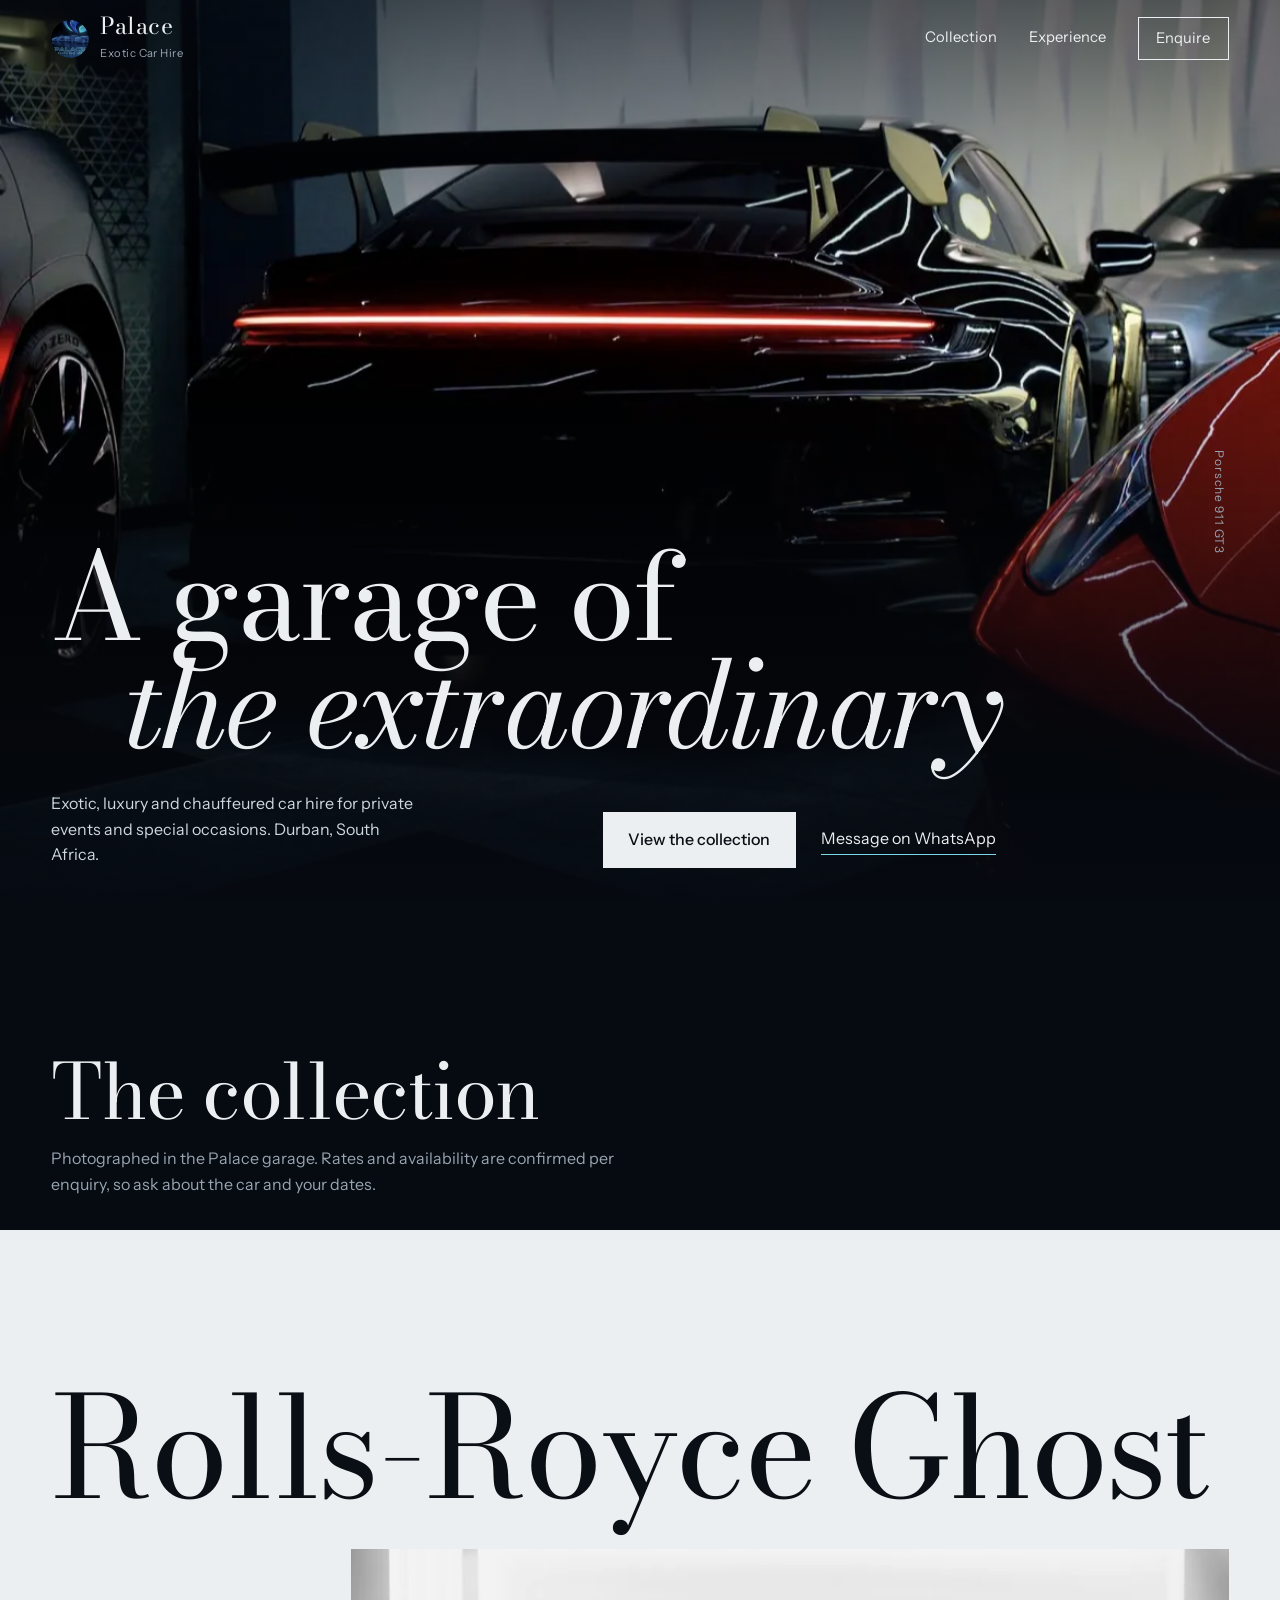
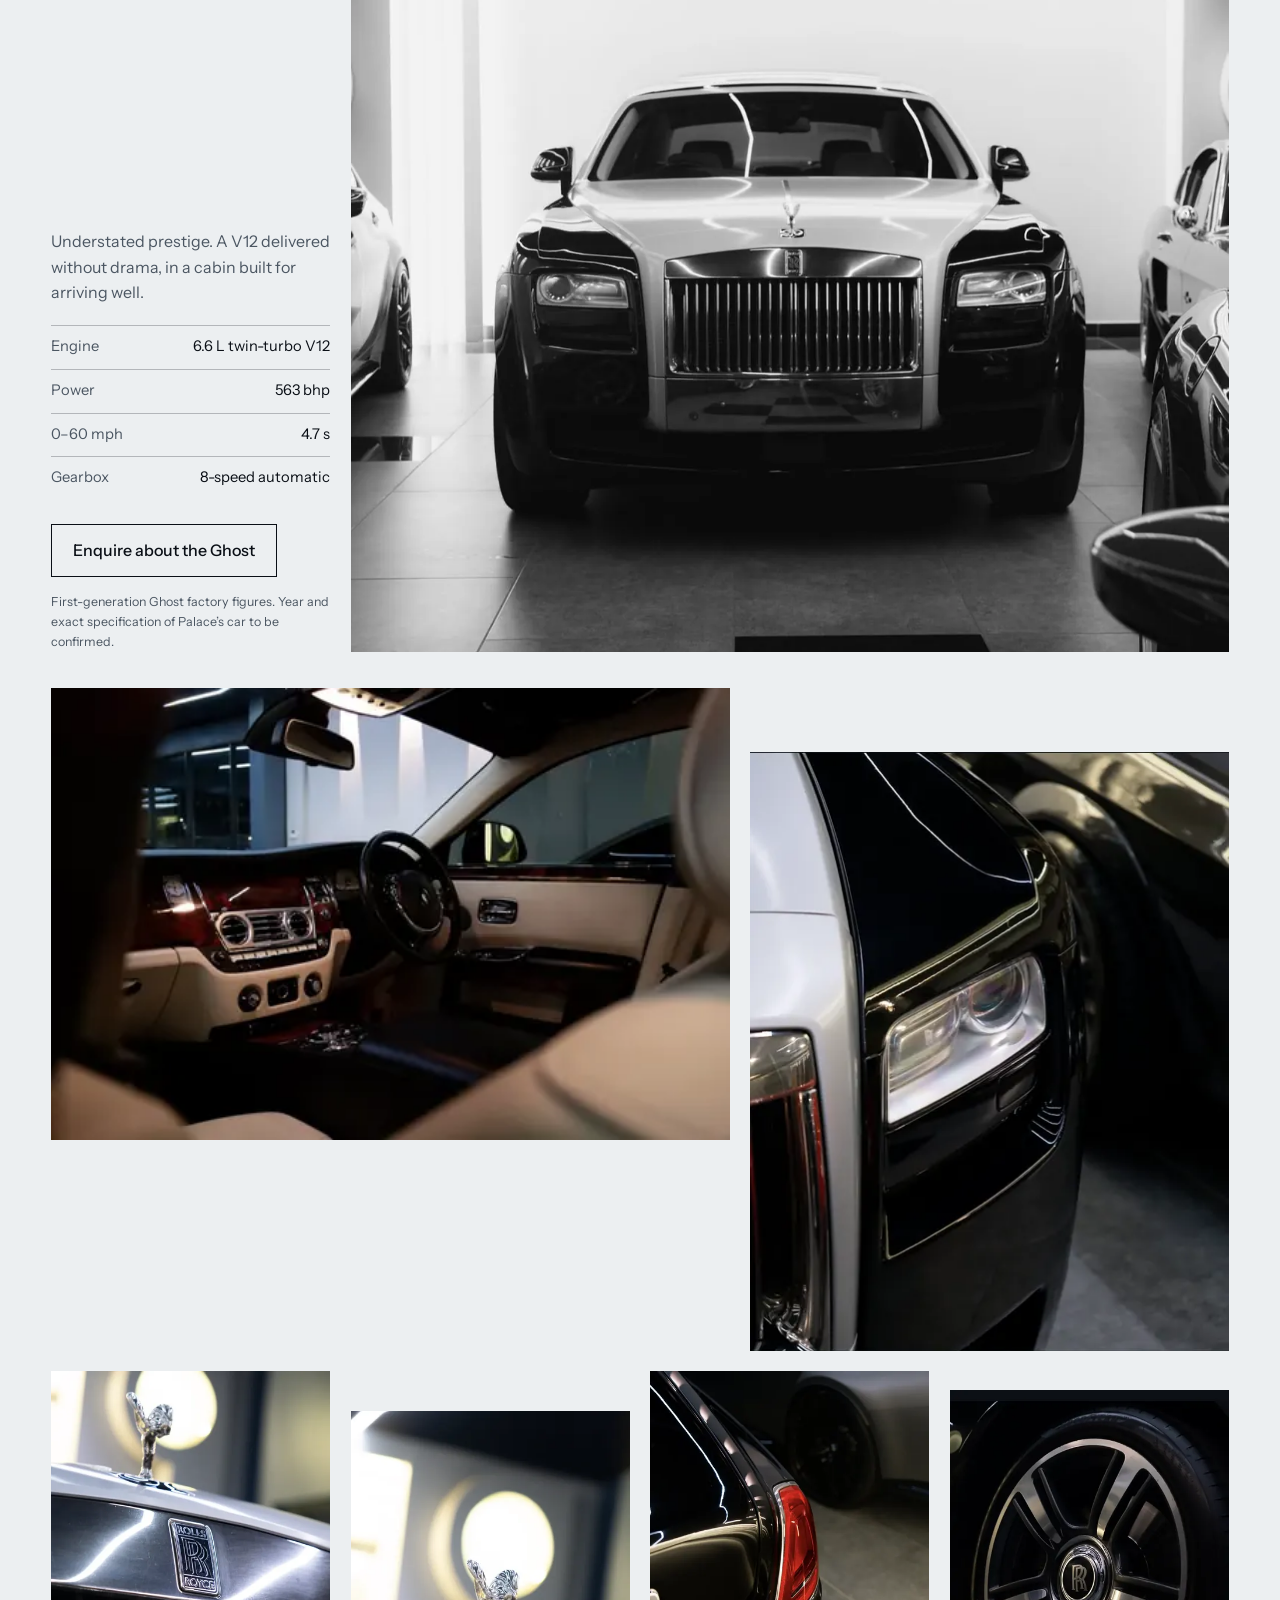
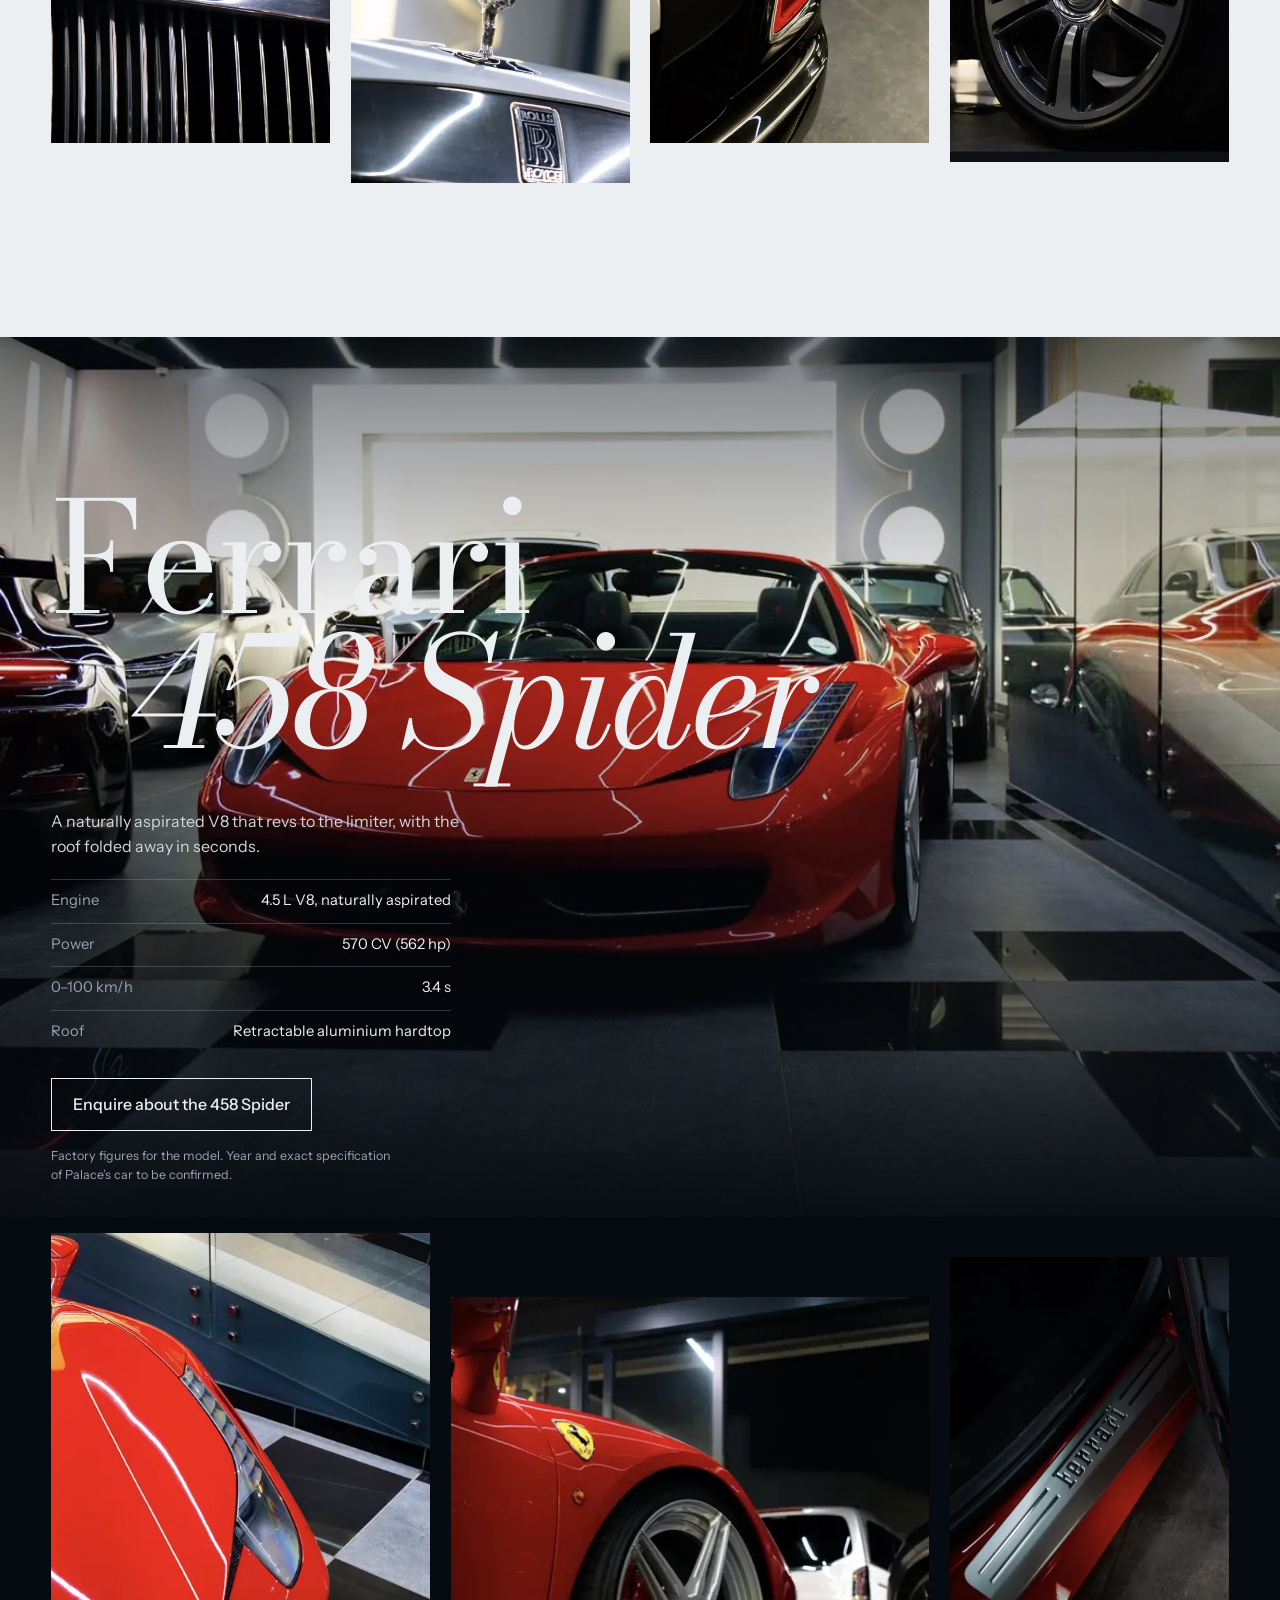
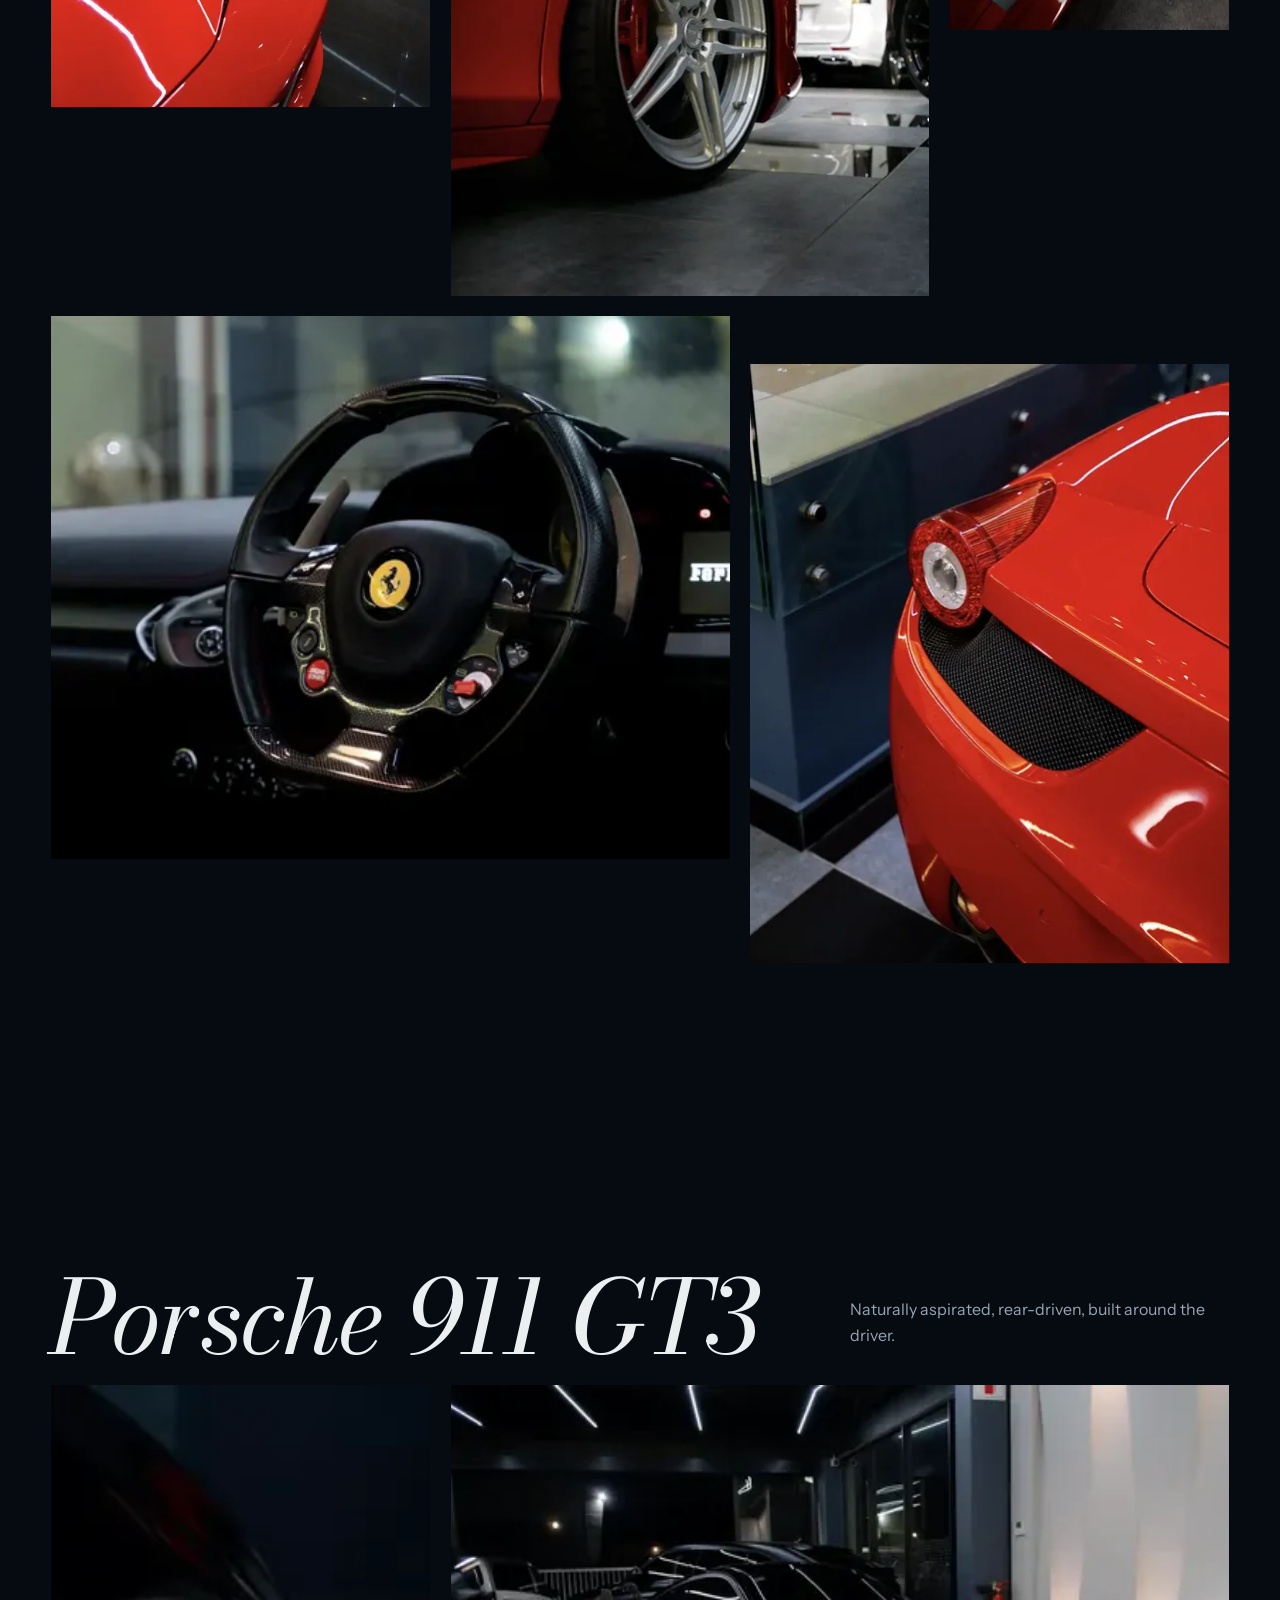
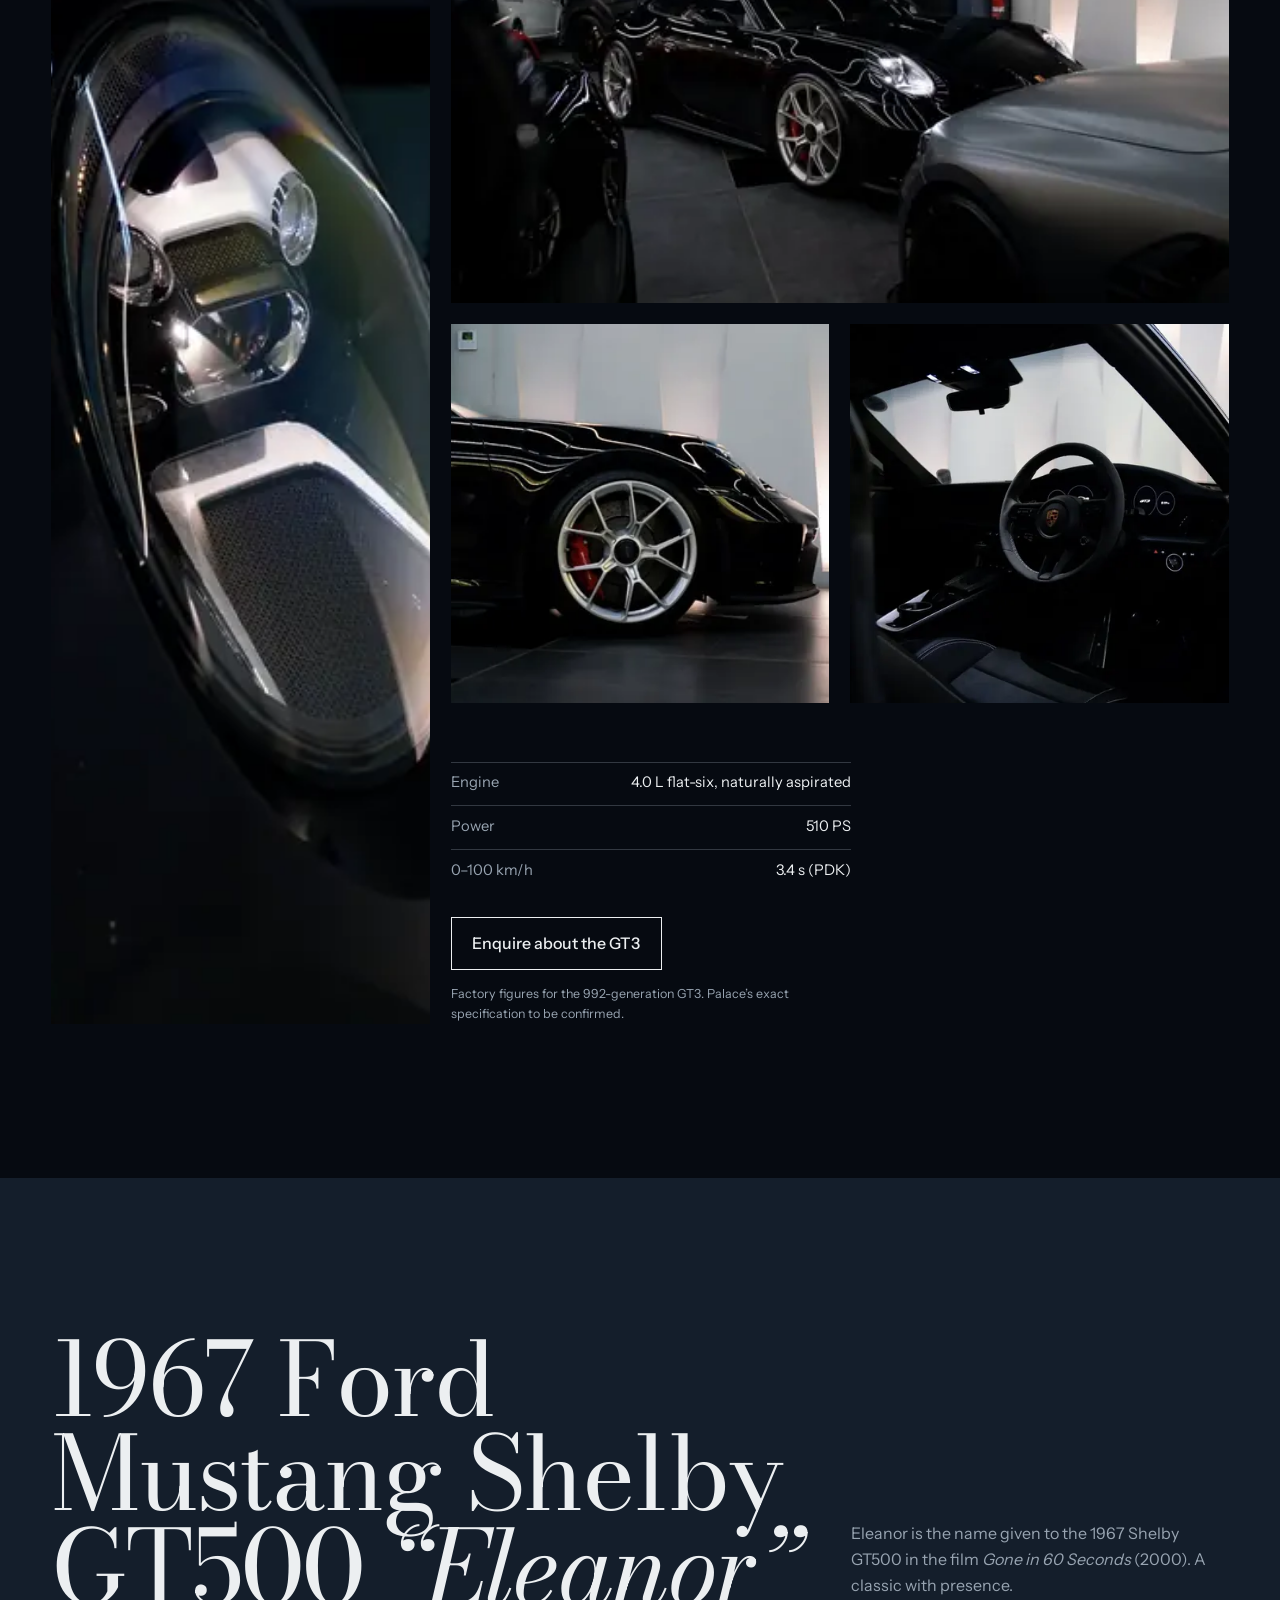
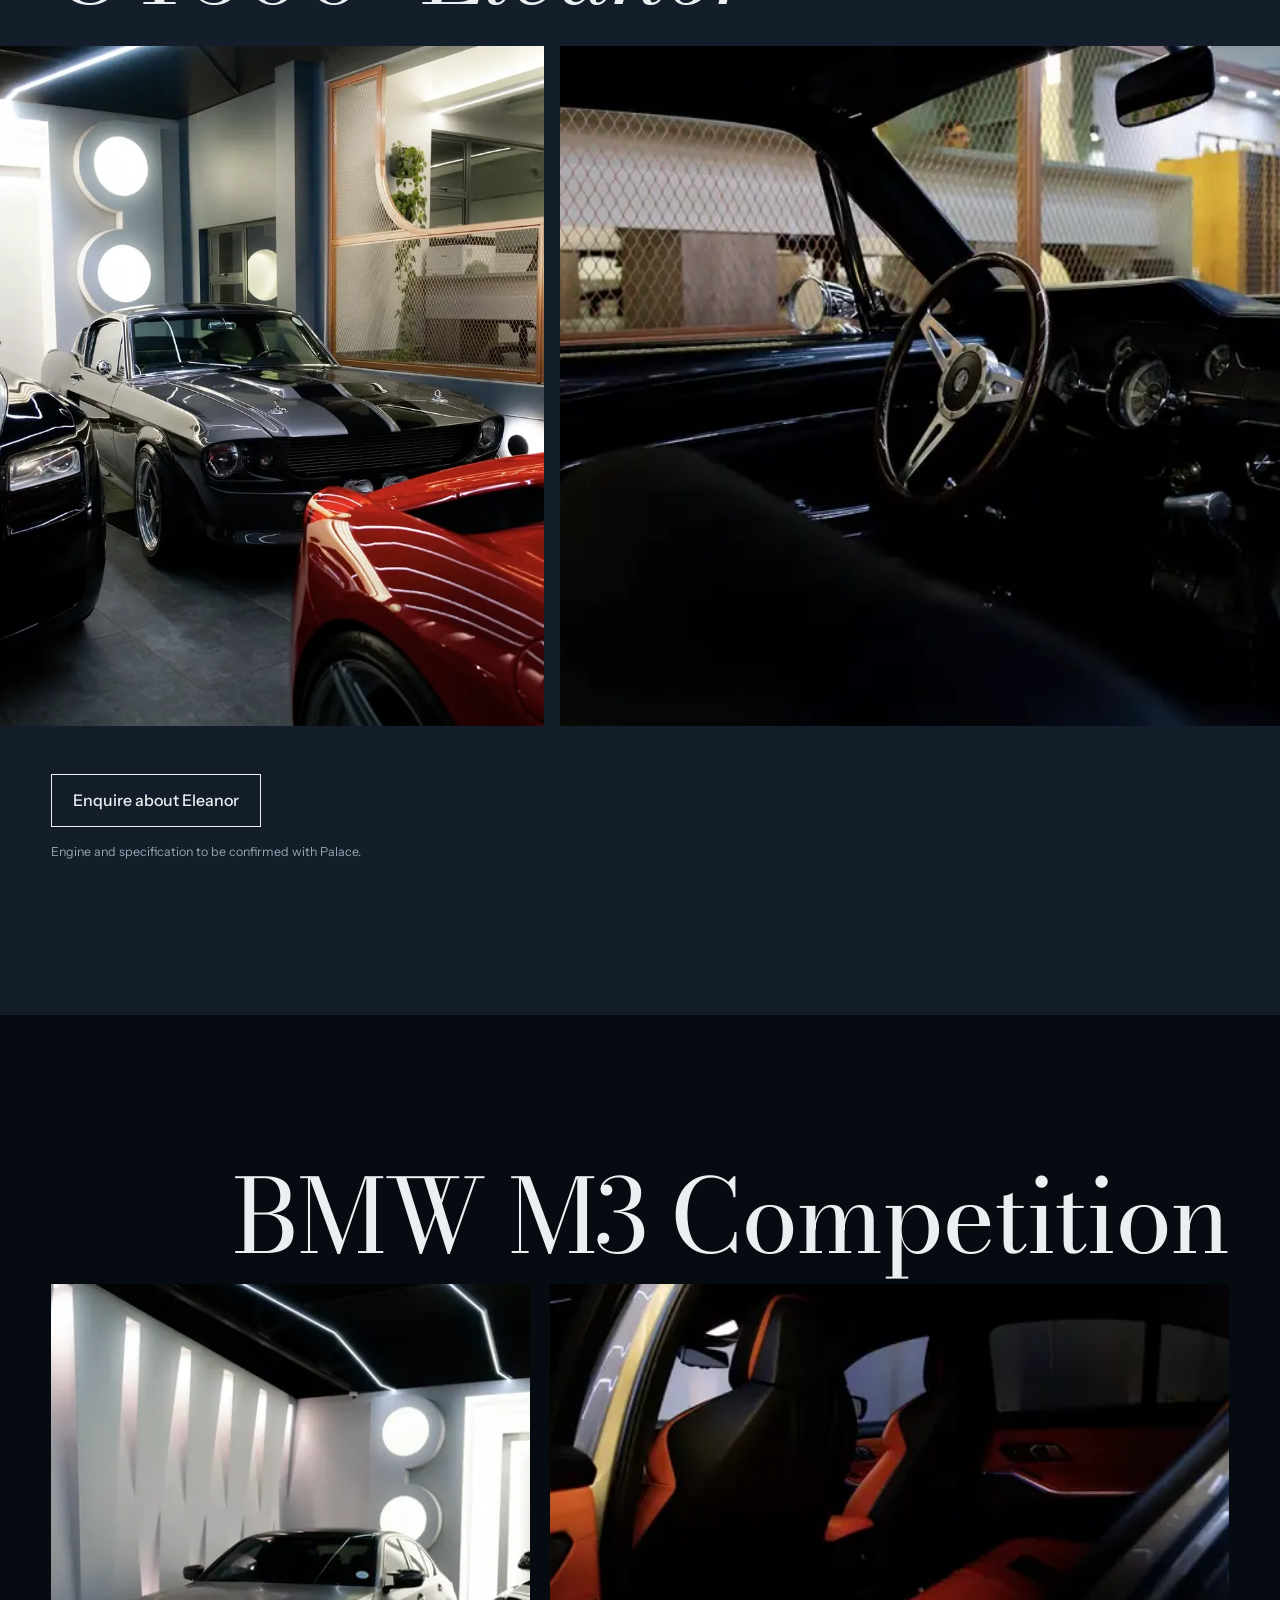
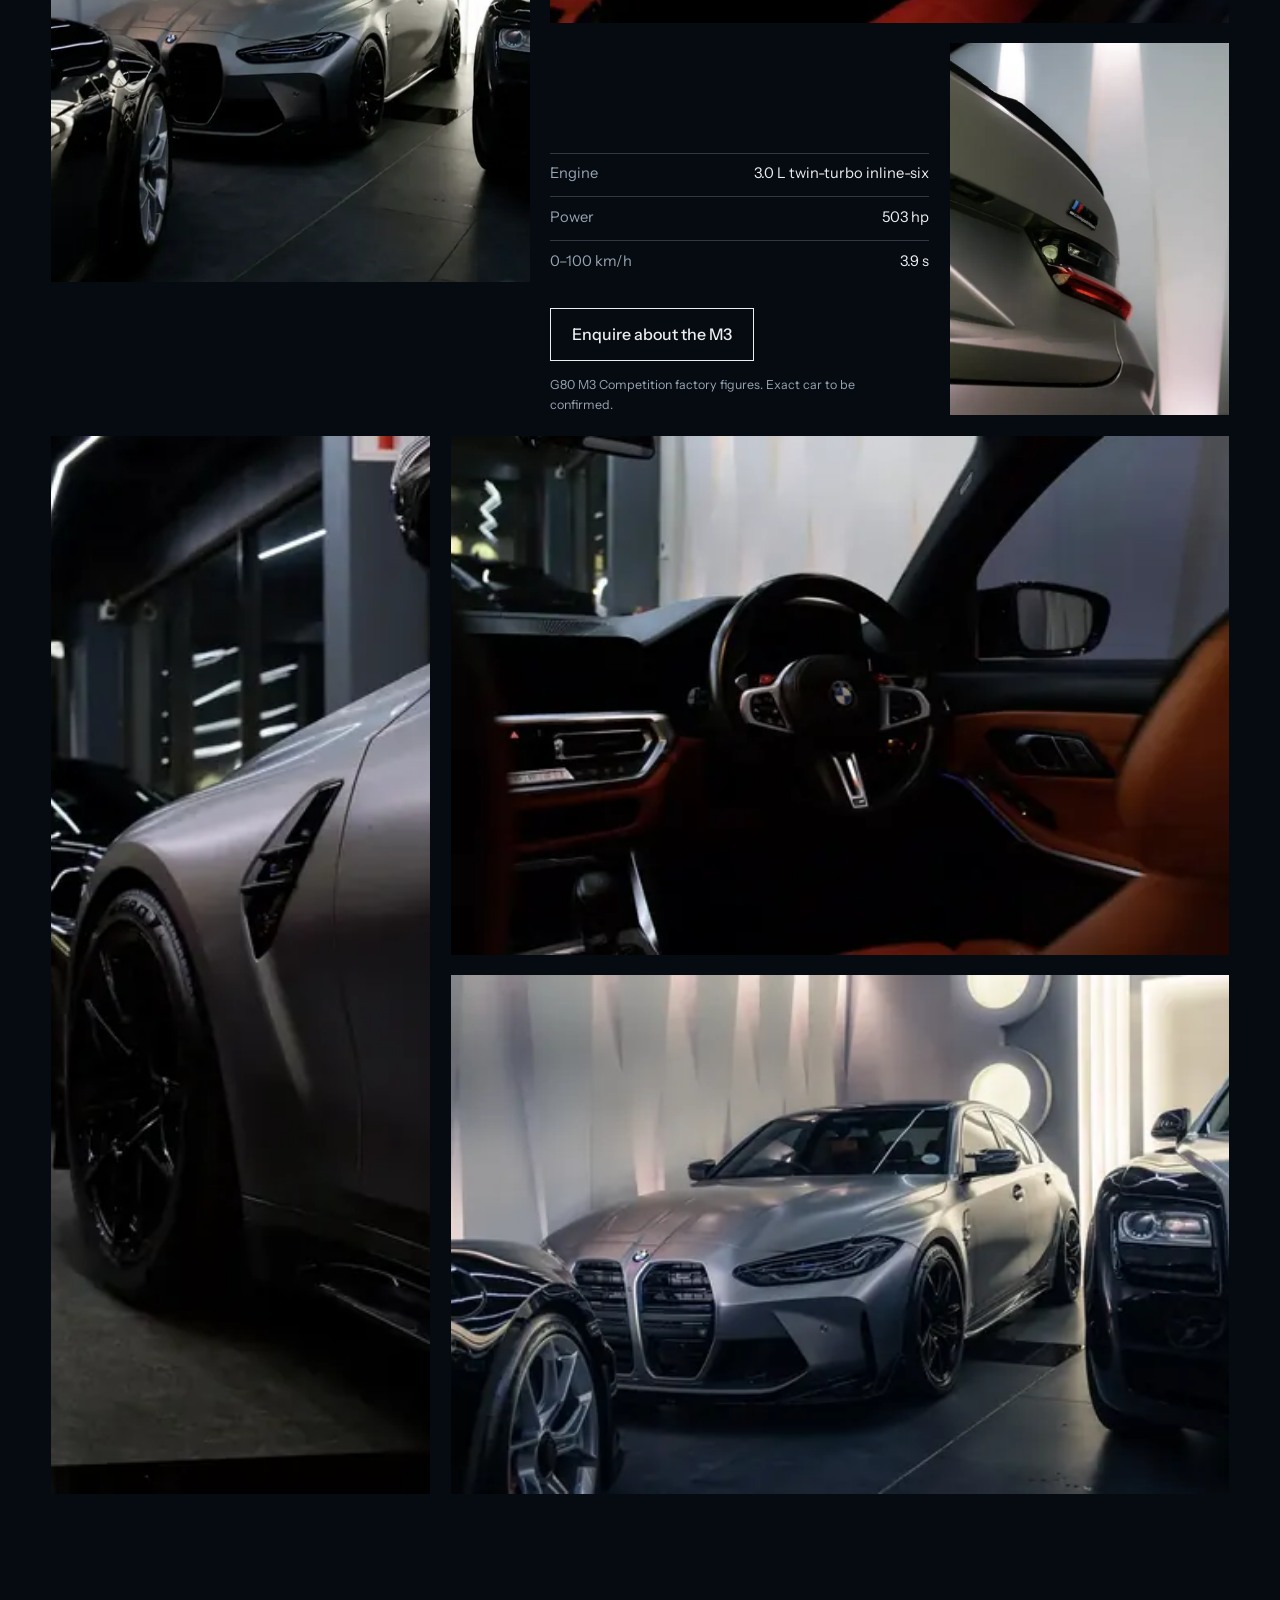
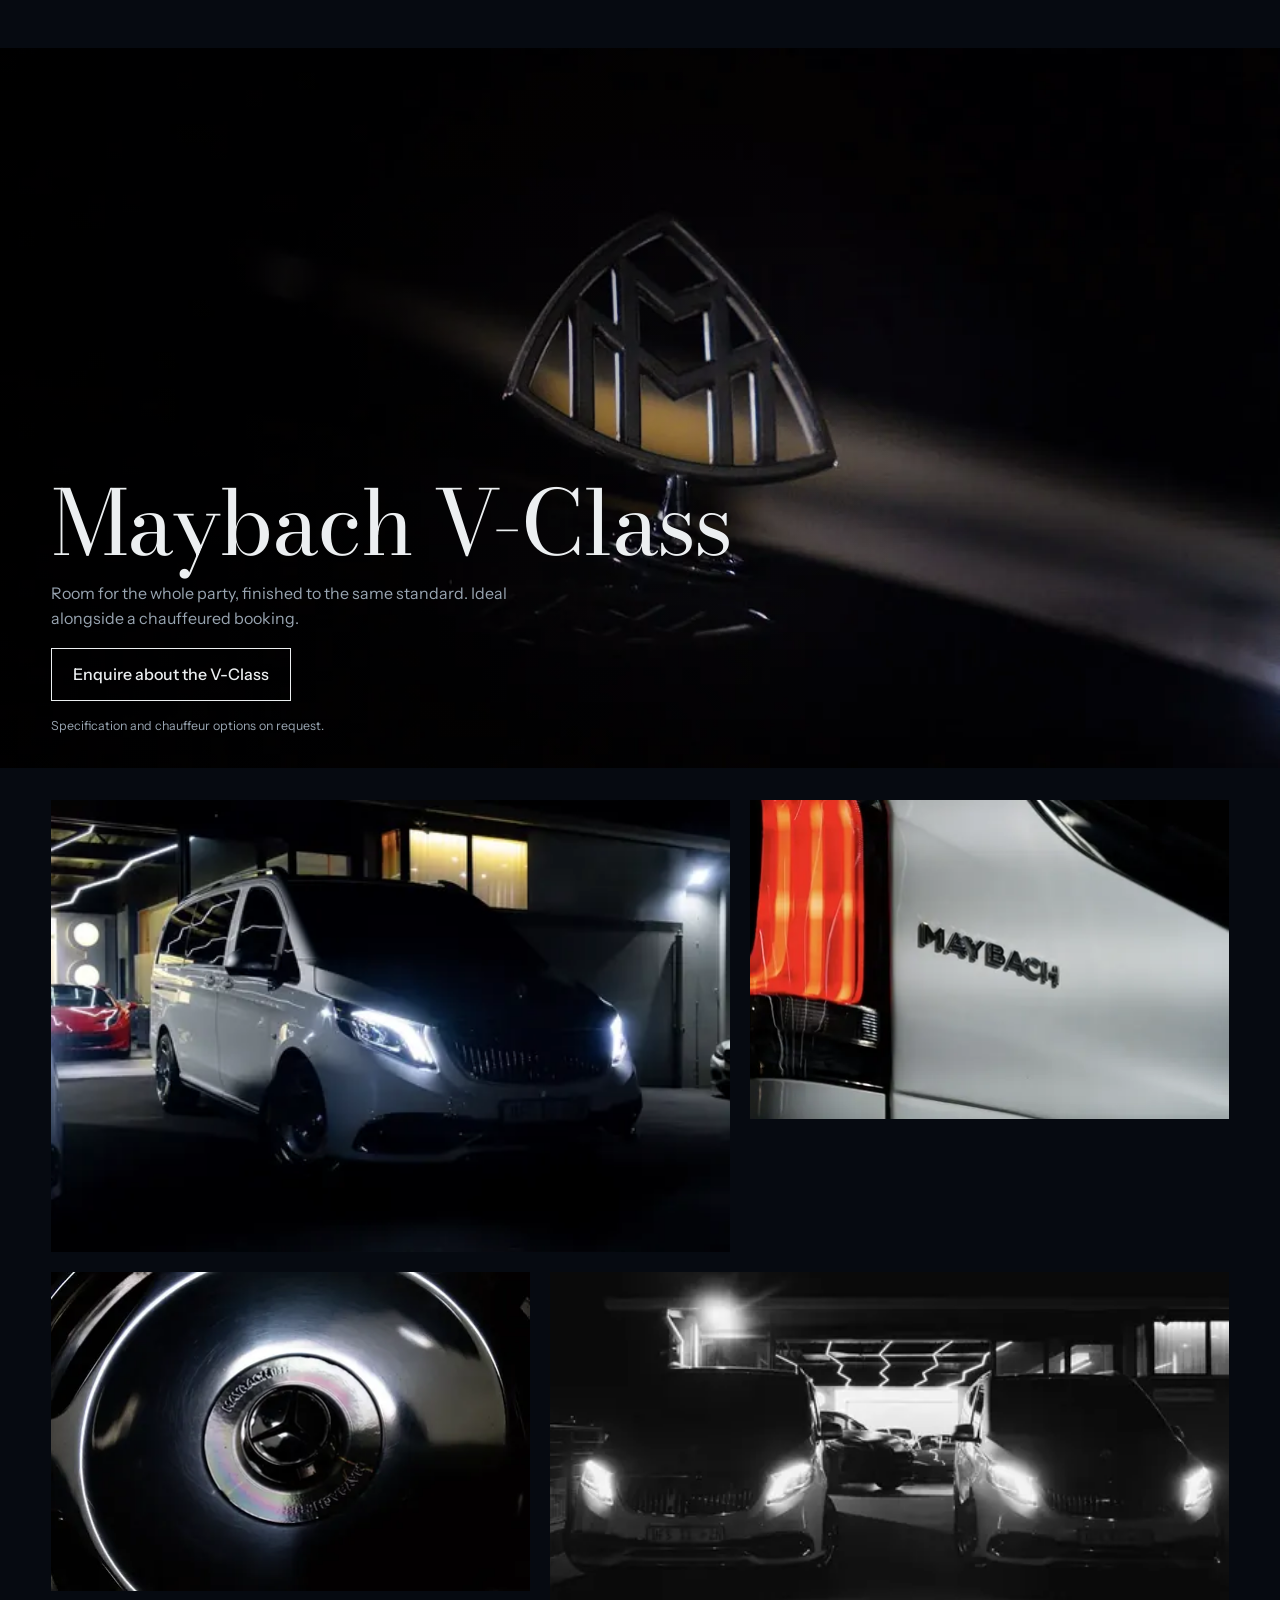
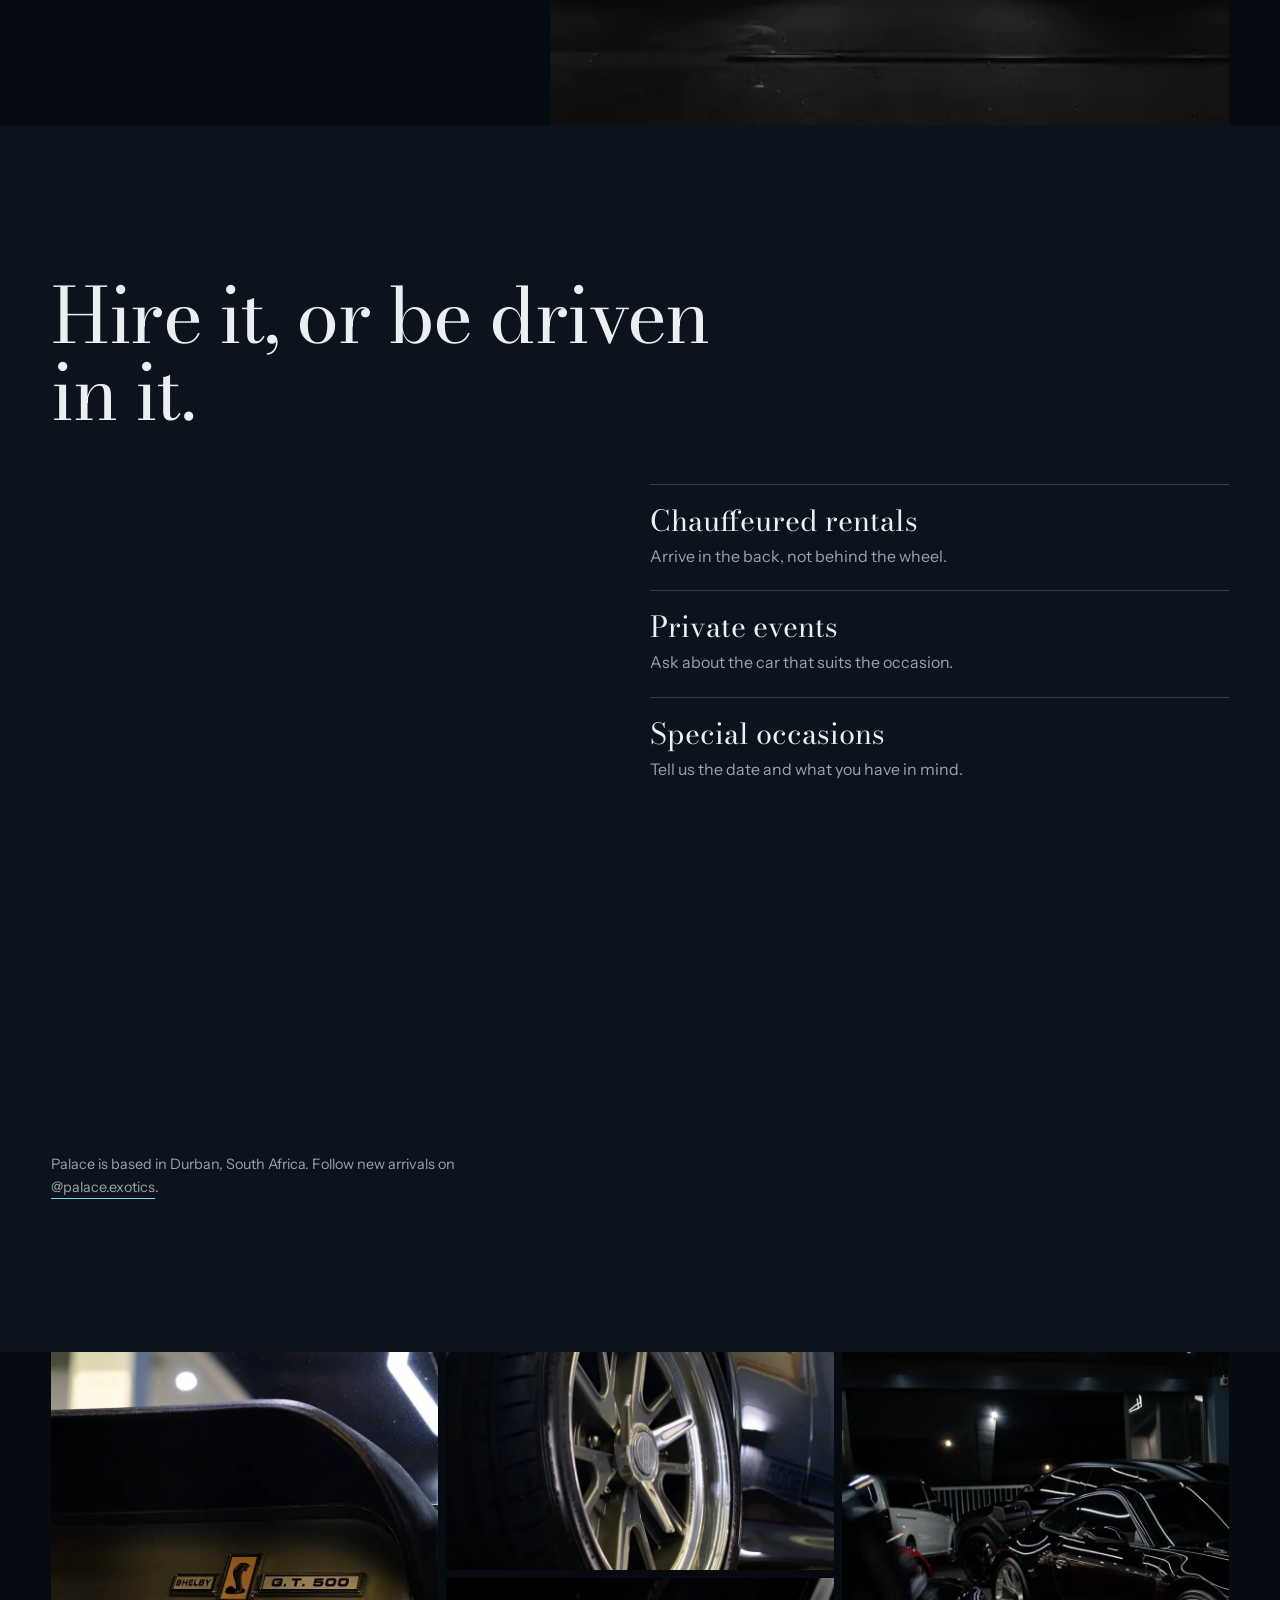
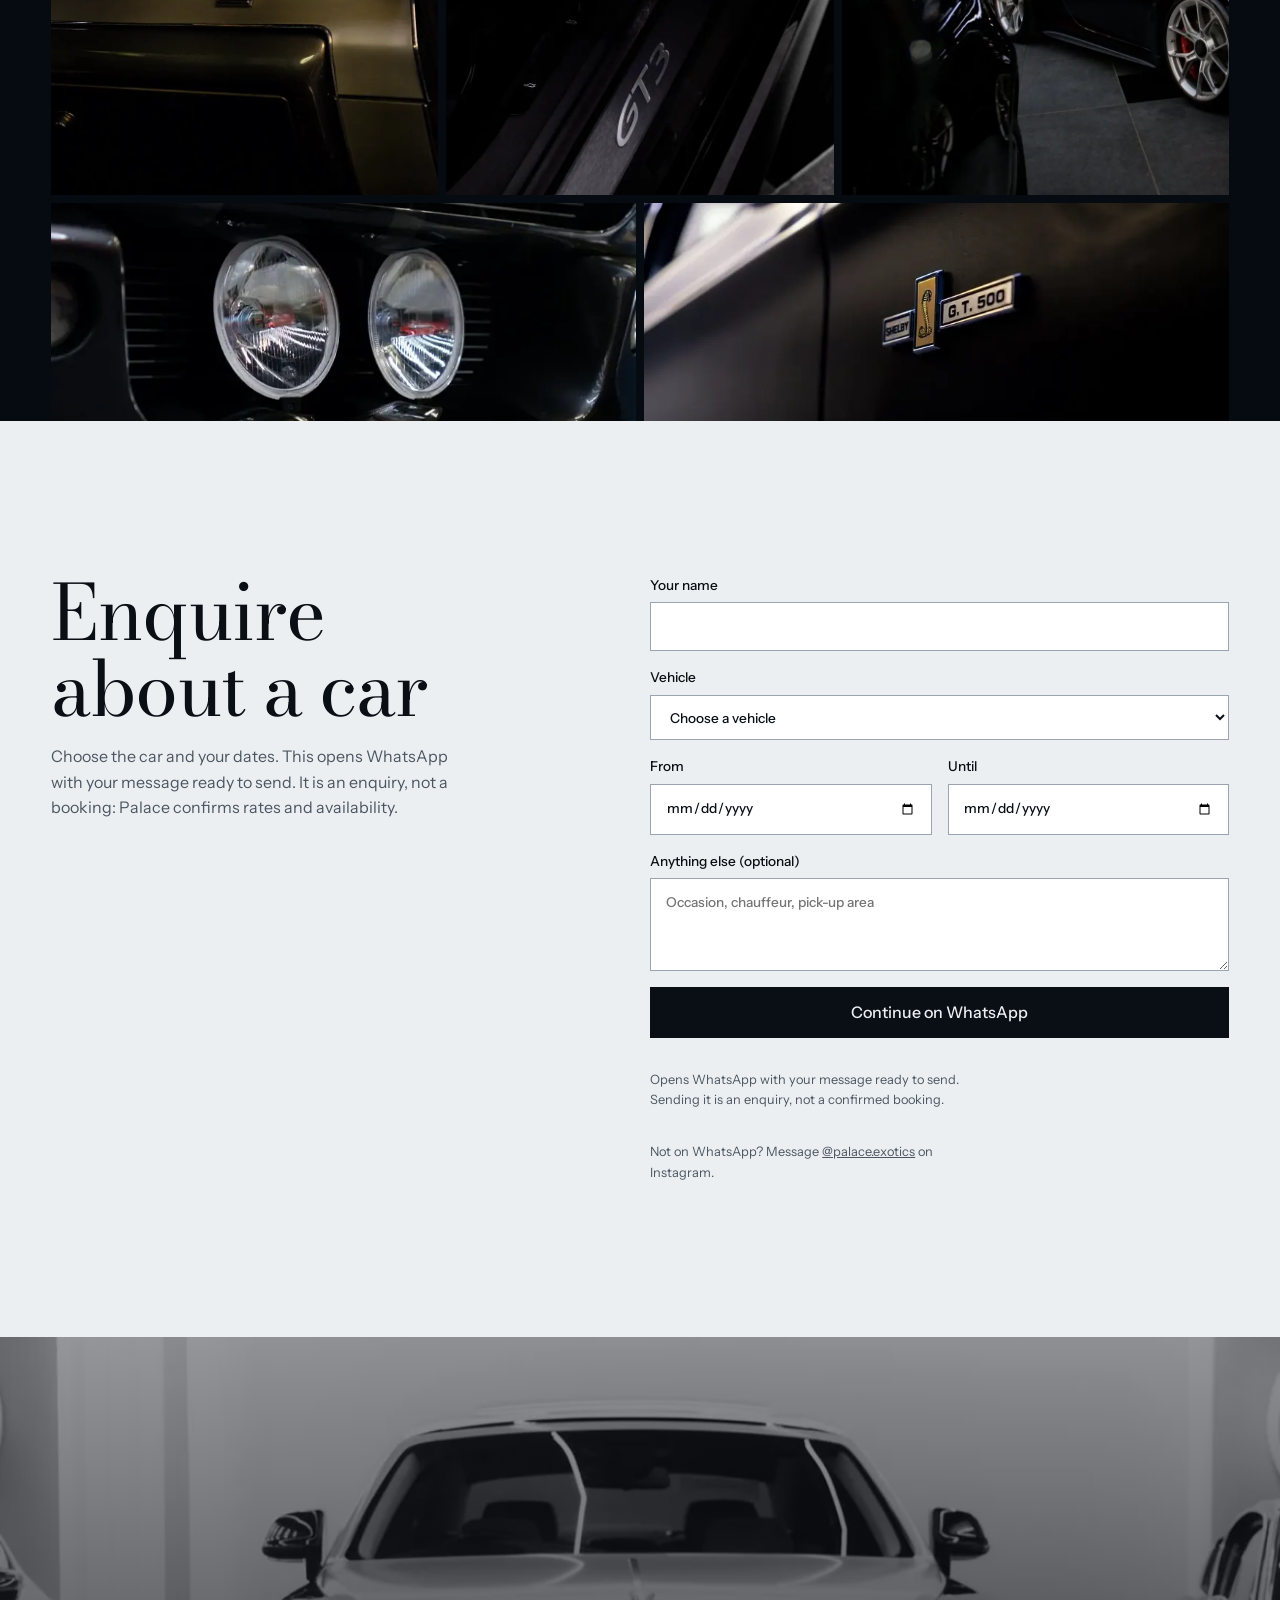
==== index.html @ 7d5cca8f "Update Palace Exotics website" ====
<!DOCTYPE html>
<html lang="en">
<head>
<meta charset="utf-8">
<meta name="viewport" content="width=device-width, initial-scale=1, viewport-fit=cover">
<title>Palace Exotic Car Hire | Luxury &amp; Exotic Car Rental in Durban</title>
<meta name="description" content="Exotic and luxury car hire in Durban, South Africa: Rolls-Royce Ghost, Ferrari 458 Spider, Porsche 911 GT3, 1967 Shelby GT500 “Eleanor”, BMW M3 Competition and more. Chauffeured rentals, private events and special occasions. Enquire on WhatsApp.">
<meta property="og:title" content="Palace Exotic Car Hire | Durban">
<meta property="og:description" content="Exotic, luxury and chauffeured car hire in Durban, South Africa. Enquire on WhatsApp.">
<meta property="og:type" content="website">
<meta property="og:site_name" content="Palace Exotic Car Hire">
<meta property="og:locale" content="en_ZA">
<!-- IMPORTANT: replace with the absolute public URL for this image before launch. -->
<meta property="og:image" content="assets/img/gt3-rear.webp">
<meta property="og:image:width" content="1170">
<meta property="og:image:height" content="1457">
<meta property="og:image:alt" content="Rear of a black Porsche 911 GT3 in the Palace garage">
<meta name="twitter:card" content="summary_large_image">
<meta name="theme-color" content="#060A11">
<link rel="icon" href="assets/img/logo.webp" type="image/webp">
<link rel="preload" as="image" href="assets/img/gt3-rear.webp" imagesrcset="assets/img/gt3-rear-480.webp 480w, assets/img/gt3-rear-800.webp 800w, assets/img/gt3-rear.webp 1170w" imagesizes="100vw" fetchpriority="high">
<link rel="preload" as="font" type="font/woff2" href="assets/fonts/bodoni-moda-latin-wght-normal.woff2" crossorigin>
<link rel="preload" as="font" type="font/woff2" href="assets/fonts/instrument-sans-latin-wght-normal.woff2" crossorigin>
<link rel="apple-touch-icon" href="assets/img/apple-touch-icon.png">
<!-- Before launch: add <link rel="canonical" href="https://YOUR-DOMAIN/"> and og:url -->
<style>
@font-face{font-family:"Bodoni Moda";src:url(assets/fonts/bodoni-moda-latin-wght-normal.woff2) format("woff2");font-weight:400 900;font-style:normal;font-display:swap}
@font-face{font-family:"Bodoni Moda";src:url(assets/fonts/bodoni-moda-latin-wght-italic.woff2) format("woff2");font-weight:400 900;font-style:italic;font-display:swap}
@font-face{font-family:"Instrument Sans";src:url(assets/fonts/instrument-sans-latin-wght-normal.woff2) format("woff2");font-weight:400 700;font-display:swap}
:root{--abyss:#060A11;--deep:#0C131D;--slate:#141E2B;--glacier:#7AD7E8;--bone:#ECEFF1;--mist:#98A4B1;--ink:#0A0F16;--serif:"Bodoni Moda","Didot","Bodoni 72",Georgia,serif;--sans:"Instrument Sans",system-ui,-apple-system,"Segoe UI",sans-serif;--pad:clamp(1.25rem,4vw,3.5rem);--s1:.5rem;--s2:1rem;--s3:2rem;--s4:4rem;--s5:clamp(5rem,12vw,10rem)}
*{box-sizing:border-box;margin:0}
html{scroll-behavior:smooth;scroll-padding-top:4.5rem;-webkit-text-size-adjust:100%}
body{background:var(--abyss);color:var(--bone);font:400 1rem/1.6 var(--sans);overflow-x:hidden}
img{display:block;max-width:100%}
a{color:inherit}
:focus-visible{outline:2px solid var(--focus,var(--glacier));outline-offset:3px}
.ghost,.enq-sec{--focus:var(--ink)}
html.lock{overflow:hidden}
.skip{position:absolute;left:var(--pad);top:-4rem;background:var(--bone);color:var(--ink);padding:.6rem 1rem;z-index:100}.skip:focus{top:.75rem}
.ph{position:relative;overflow:hidden;background:var(--deep)}
.ph img{width:100%;height:100%;object-fit:cover}
.serif{font-family:var(--serif);font-weight:400;letter-spacing:-.02em}
/* nav */
.nav{position:fixed;inset:0 0 auto;z-index:50;display:flex;align-items:center;justify-content:space-between;padding:calc(.9rem + env(safe-area-inset-top,0px)) var(--pad) .9rem;transition:background-color .3s}
.nav.solid{background:rgba(6,10,17,.94)}
.brand{display:flex;align-items:center;gap:.7rem;text-decoration:none}
.brand img{width:38px;height:38px;border-radius:50%}
.brand b{font:400 1.45rem/1 var(--serif);letter-spacing:.02em}
.brand small{display:block;font-size:.7rem;color:var(--mist);letter-spacing:.04em;margin-top:.2rem}
.links{display:flex;gap:2rem;align-items:center;font-size:.92rem}
.links a{text-decoration:none;padding:.65rem 0;border-bottom:1px solid transparent}
.links a:hover{border-color:var(--glacier)}
.links .cta{border:1px solid var(--bone);padding:.55rem 1.1rem}.links .cta:hover{background:var(--bone);color:var(--ink)}
.menu{display:none;background:none;border:0;color:inherit;font:inherit;padding:.5rem 0;min-height:44px;min-width:44px;text-align:right;cursor:pointer}
@media(max-width:760px){.menu{display:block}.links{position:fixed;inset:0;background:var(--abyss);flex-direction:column;justify-content:center;gap:1.6rem;font:400 2.2rem var(--serif);visibility:hidden;opacity:0;transition:.25s}.nav.open .links{visibility:visible;opacity:1}.nav.open .menu,.nav.open .brand{position:relative;z-index:2}.links .cta{font:inherit;border:0;padding:0;text-decoration:underline}}
/* hero */
.hero{position:relative;min-height:100vh;min-height:100svh;display:flex;align-items:flex-end;padding:8rem var(--pad) var(--s3);isolation:isolate}
.hero .ph{position:absolute;inset:0;z-index:-1}
.hero .ph img{object-position:50% 70%;animation:settle 1.6s cubic-bezier(.2,.7,.2,1) both}
.hero .ph::after{content:"";position:absolute;inset:0;background:linear-gradient(180deg,rgba(6,10,17,.6),transparent 30%,transparent 38%,rgba(6,10,17,.94))}
.hero h1{font-size:clamp(2.9rem,9.4vw,9rem);line-height:.9;max-width:14ch}
.hero h1 span{display:block;animation:rise .8s .1s cubic-bezier(.2,.7,.2,1) both}.hero h1 span+span{animation-delay:.2s;padding-left:.6em}
.hero .row{display:flex;flex-wrap:wrap;gap:1.5rem 3rem;align-items:flex-end;justify-content:space-between;margin-top:var(--s3)}
.hero p{max-width:34ch;color:#cfd7de}
.btn{display:inline-block;background:var(--bone);color:var(--ink);padding:.95rem 1.6rem;text-decoration:none;font-weight:500;border:0;cursor:pointer;font-family:inherit;font-size:1rem}
.btn:hover{background:var(--glacier)}
.btn,.enq,.links a{transition:background-color .2s,color .2s,border-color .2s}
.btn:active,.enq:active{transform:translateY(1px)}.btn[disabled]{opacity:.55;cursor:default}
.ulink{text-decoration:none;border-bottom:1px solid var(--glacier);padding-bottom:.15rem}
.hero .acts{display:flex;gap:1.6rem;align-items:center;flex-wrap:wrap}
.cap{position:absolute;right:var(--pad);top:50%;writing-mode:vertical-rl;font-size:.75rem;color:var(--mist);letter-spacing:.08em}
@keyframes settle{from{transform:scale(1.1)}to{transform:scale(1)}}
@keyframes rise{from{opacity:0;transform:translateY(1.2rem)}to{opacity:1;transform:none}}
/* collection */
.sec{padding:var(--s5) var(--pad)}
.intro{padding-bottom:var(--s3)}
.intro h2,.exp h2,.enq-sec h2{font-size:clamp(2.2rem,6vw,5rem);line-height:1}
.intro p{margin-top:1rem;max-width:52ch;color:var(--mist)}
.g12{display:grid;grid-template-columns:repeat(12,1fr);gap:clamp(.6rem,1.6vw,1.4rem)}
.name{font-size:clamp(2.6rem,8vw,7.5rem);line-height:.92}
.lede{color:var(--mist);max-width:42ch;margin:1rem 0}
.spec{display:grid;gap:.1rem;margin:1.2rem 0 1.6rem;font-size:.92rem;max-width:40ch}
.spec div{display:flex;justify-content:space-between;gap:1rem;border-top:1px solid rgba(152,164,177,.3);padding:.55rem 0}
.spec dt{color:var(--mist)}.spec dd{text-align:right}
.note{font-size:.78rem;color:var(--mist);max-width:44ch;margin-top:.9rem}
.enq{display:inline-block;border:1px solid currentColor;padding:.8rem 1.3rem;text-decoration:none;font-weight:500}
.enq:hover{background:var(--glacier);border-color:var(--glacier);color:var(--ink)}
/* Ghost: light, restrained */
.ghost{background:var(--bone);color:var(--ink)}
.ghost .lede,.ghost .spec dt,.ghost .note{color:#4b5662}
.ghost .spec div{border-color:rgba(10,15,22,.25)}
.ghost .name{grid-column:1/-1;font-size:clamp(3rem,11vw,10.5rem);margin-bottom:var(--s2)}
.ghost .main{grid-column:4/-1;grid-row:2;aspect-ratio:5/4}.ghost .main img{object-position:50% 62%}
.ghost aside{grid-column:1/4;grid-row:2;align-self:end}
.ghost .det{grid-column:1/-1;grid-row:3;display:grid;grid-template-columns:repeat(12,1fr);gap:inherit;align-items:start;margin-top:var(--s2)}
.ghost .det .ph:nth-child(1){grid-column:span 7;aspect-ratio:3/2}.ghost .det .ph:nth-child(2){grid-column:span 5;aspect-ratio:4/5;margin-top:4rem}
.ghost .det .ph:nth-child(n+3){grid-column:span 3;aspect-ratio:3/4}.ghost .det .ph:nth-child(4){margin-top:2.5rem}.ghost .det .ph:nth-child(6){margin-top:1.2rem}
@media(max-width:860px){.ghost .main,.ghost aside{grid-column:1/-1;grid-row:auto}.ghost .det{grid-row:auto}.ghost .det .ph:nth-child(n){grid-column:span 6;margin-top:0;aspect-ratio:4/5}.ghost .det .ph:nth-child(1){grid-column:1/-1;aspect-ratio:3/2}.ghost .det .ph:nth-child(6){grid-column:1/-1;aspect-ratio:3/2}.ghost aside{margin-top:1rem}}
/* Ferrari: cinematic */
.fer{background:var(--abyss)}
.fer .stage{position:relative;min-height:96vh;min-height:96svh;display:flex;align-items:flex-end;padding:var(--s5) var(--pad) var(--s3);isolation:isolate}
.fer .stage>.ph{position:absolute;inset:0;z-index:-1}.fer .stage>.ph img{object-position:50% 64%}
.fer .stage>.ph::after{content:"";position:absolute;inset:0;background:linear-gradient(180deg,rgba(6,10,17,.55),transparent 35%,rgba(6,10,17,.95))}
.fer .row{display:flex;flex-wrap:wrap;justify-content:space-between;align-items:flex-end;gap:2rem;width:100%}
.fer .name{font-size:clamp(3.2rem,12vw,11rem);line-height:.88}.fer .name em{display:block;padding-left:.5em}
.fer .box{max-width:26rem}.fer .box .lede{color:#cfd7de}
.fer .gal{display:grid;grid-template-columns:repeat(12,1fr);gap:clamp(.6rem,1.6vw,1.4rem);padding:var(--s2) var(--pad) var(--s5);align-items:start}
.fer .gal .ph:nth-child(1){grid-column:span 4;aspect-ratio:4/5}.fer .gal .ph:nth-child(2){grid-column:span 5;aspect-ratio:4/5;margin-top:4rem}
.fer .gal .ph:nth-child(3){grid-column:span 3;aspect-ratio:3/4;margin-top:1.5rem}.fer .gal .ph:nth-child(4){grid-column:span 7;aspect-ratio:5/4}.fer .gal .ph:nth-child(5){grid-column:span 5;aspect-ratio:4/5;margin-top:3rem}
@media(max-width:860px){.fer .gal .ph:nth-child(n){grid-column:span 6;margin-top:0;aspect-ratio:4/5}.fer .gal .ph:nth-child(n+3){grid-column:1/-1;aspect-ratio:5/4}.fer .box{max-width:none}}
/* GT3: dynamic collage */
.gt3 .name{grid-column:1/9;font-style:italic;grid-row:1}
.gt3 .a{grid-column:1/5;grid-row:2/5}.gt3 .b{grid-column:5/13;grid-row:2;aspect-ratio:3/2}
.gt3 .c{grid-column:5/9;grid-row:3;aspect-ratio:1/1}.gt3 .d{grid-column:9/13;grid-row:3;aspect-ratio:1/1}
.gt3 .txt{grid-column:9/13;grid-row:1;align-self:end}
.gt3 .info{grid-column:5/-1;grid-row:4;margin-top:1.2rem}.gt3 .info>div{max-width:26rem}
@media(max-width:860px){.gt3 .name,.gt3 .txt,.gt3 .a,.gt3 .b,.gt3 .c,.gt3 .d,.gt3 .info>div{grid-column:1/-1;grid-row:auto}.gt3 .a{aspect-ratio:4/5}.gt3 .c,.gt3 .d{grid-column:span 6}.gt3 .info{grid-column:1/-1}}
/* GT500: horizontal rail */
.gt5{background:var(--slate);padding-inline:0}
.gt5 .hd{padding:0 var(--pad);display:grid;grid-template-columns:repeat(12,1fr);gap:1.4rem;align-items:end;margin-bottom:var(--s3)}
.gt5 .name{grid-column:1/9}.gt5 .hd>div{grid-column:9/13}
.rail{overscroll-behavior-x:contain;display:flex;gap:1rem;overflow-x:auto;scroll-snap-type:x mandatory;padding:0 var(--pad) 1rem;scrollbar-color:var(--glacier) transparent}
.rail .ph{flex:0 0 min(78vw,34rem);aspect-ratio:4/5;scroll-snap-align:start}.rail .wide{flex-basis:min(88vw,52rem);aspect-ratio:3/2}
.gt5 .foot{padding:var(--s3) var(--pad) 0}
@media(max-width:860px){.gt5 .name,.gt5 .hd>div{grid-column:1/-1}}
/* M3 */
.m3 .name{grid-column:1/-1;text-align:right}
.m3 .a{grid-column:1/6;grid-row:2/4;aspect-ratio:4/5}.m3 .b{grid-column:6/13;grid-row:2;aspect-ratio:16/8}
.m3 .txt{grid-column:6/10;grid-row:3;align-self:end}.m3 .c{grid-column:10/13;grid-row:3;aspect-ratio:3/4}
.m3 .d{grid-column:1/5;grid-row:4/6}.m3 .e{grid-column:5/13;grid-row:4;aspect-ratio:3/2}.m3 .f{grid-column:5/13;grid-row:5;aspect-ratio:3/2}
@media(max-width:860px){.m3 .name{text-align:left}.m3 .a,.m3 .b,.m3 .txt,.m3 .c,.m3 .d,.m3 .e,.m3 .f{grid-column:1/-1;grid-row:auto}.m3 .d{aspect-ratio:4/5}}
/* Maybach: quiet banner */
.mb{position:relative;min-height:80vh;min-height:80svh;display:flex;align-items:flex-end;padding:var(--s5) var(--pad) var(--s3);isolation:isolate;background:#000}
.mb .ph{position:absolute;inset:0;z-index:-1}.mb .ph img{object-position:50% 50%}
.mb .ph::after{content:"";position:absolute;inset:0;background:linear-gradient(90deg,rgba(0,0,0,.85),transparent 70%)}
.mb .name{font-size:clamp(2.4rem,7vw,6rem)}.mb .box{max-width:48rem}
.mbg{padding-block:var(--s3) 0}.mbg .ph{aspect-ratio:3/2}.mbg .a{grid-column:1/8}.mbg .b{grid-column:8/13}.mbg .c{grid-column:1/6}.mbg .d{grid-column:6/13}
@media(max-width:700px){.mbg .a,.mbg .b,.mbg .c,.mbg .d{grid-column:1/-1}}
/* experience */
.exp{background:var(--deep)}
.exp .g12>*{align-self:start}
.exp h2{grid-column:1/8}
.exp .list{grid-column:7/13;margin-top:var(--s3)}
.exp .list div{border-top:1px solid rgba(152,164,177,.3);padding:1.3rem 0}
.exp .list h3{font:400 1.8rem/1.1 var(--serif);margin-bottom:.4rem}.exp .list p{color:var(--mist)}
.exp .pic{grid-column:1/6;grid-row:2;aspect-ratio:3/4;margin-top:var(--s3)}
.exp .where{grid-column:1/6;font-size:.9rem;color:var(--mist);margin-top:.6rem;grid-row:3}
@media(max-width:860px){.exp h2,.exp .list,.exp .pic,.exp .where{grid-column:1/-1;grid-row:auto}}
.mos{display:grid;grid-template-columns:repeat(6,1fr);grid-auto-rows:clamp(8rem,17vw,15rem);gap:.5rem;padding:0 var(--pad)}
.mos .ph:nth-child(1){grid-column:span 2;grid-row:span 2}.mos .ph:nth-child(2){grid-column:span 2}.mos .ph:nth-child(3){grid-column:span 2;grid-row:span 2}.mos .ph:nth-child(4){grid-column:span 2}.mos .ph:nth-child(5){grid-column:span 3}.mos .ph:nth-child(6){grid-column:span 3}
@media(max-width:700px){.mos{grid-template-columns:repeat(2,1fr)}.mos .ph:nth-child(n){grid-column:auto;grid-row:auto}}
/* enquiry */
.enq-sec{background:var(--bone);color:var(--ink)}
.enq-sec .g12>div:first-child{grid-column:1/6}.enq-sec form{grid-column:7/13;display:grid;gap:1rem}
.enq-sec p{margin-top:1rem;color:#4b5662;max-width:38ch}
label{display:grid;gap:.35rem;font-size:.85rem;font-weight:500}
input,select,textarea{font:inherit;padding:.8rem .9rem;border:1px solid #9aa5b0;background:#fff;color:var(--ink);border-radius:0;width:100%}
.two{display:grid;grid-template-columns:1fr 1fr;gap:1rem}
.enq-sec .btn{background:var(--ink);color:var(--bone)}.enq-sec .btn:hover{background:#1b2a3a}
.fine{font-size:.8rem;color:#4b5662;margin-top:0}
.err{color:#9b1c1c;font-size:.82rem;font-weight:400}
[aria-invalid=true]{border-color:#9b1c1c}
footer a{display:inline-block;padding:.6rem 0}
@media(max-width:860px){.enq-sec .g12>div:first-child,.enq-sec form{grid-column:1/-1}.two{grid-template-columns:1fr}}
/* close + footer */
.end{position:relative;min-height:90vh;min-height:90svh;display:flex;align-items:flex-end;padding:var(--s5) var(--pad) var(--s3);isolation:isolate}
.end .ph{position:absolute;inset:0;z-index:-1}.end .ph::after{content:"";position:absolute;inset:0;background:linear-gradient(180deg,rgba(6,10,17,.4),rgba(6,10,17,.95))}
.end h2{font-size:clamp(2.6rem,9vw,8rem);line-height:.92;max-width:12ch}
.end .row{display:flex;flex-wrap:wrap;gap:2rem 4rem;justify-content:space-between;align-items:flex-end;width:100%}
.end address{font-style:normal;display:grid;gap:.3rem;margin-top:1.6rem}
footer{padding:1.5rem var(--pad) calc(1.5rem + env(safe-area-inset-bottom,0px));display:flex;flex-wrap:wrap;gap:1rem 2rem;justify-content:space-between;font-size:.85rem;color:var(--mist);border-top:1px solid rgba(152,164,177,.2)}
footer nav{display:flex;gap:1.4rem}
@media(max-width:760px){.cap{display:none}.hero h1{max-width:none}.hero h1 span+span{padding-left:0}}
@media(prefers-reduced-motion:reduce){html{scroll-behavior:auto}*,*::before,*::after{animation:none!important;transition:none!important}}
</style>
</head>
<body>
<div id="sentinel" aria-hidden="true" style="position:absolute;top:0;left:0;width:1px;height:40px;pointer-events:none"></div>
<a class="skip" href="#collection">Skip to the collection</a>
<header class="nav" id="nav">
  <a class="brand" href="#top" aria-label="Palace Exotic Car Hire, home"><img src="assets/img/logo.webp" width="38" height="38" alt=""><span><b>Palace</b><small>Exotic Car Hire</small></span></a>
  <button class="menu" aria-expanded="false" aria-controls="links">Menu</button>
  <nav class="links" id="links" aria-label="Primary">
    <a href="#collection">Collection</a><a href="#experience">Experience</a><a class="cta" href="#enquire">Enquire</a>
  </nav>
</header>
<main id="top">
<section class="hero" aria-label="Palace Exotic Car Hire">
  <div class="ph"><img src="assets/img/gt3-rear.webp" srcset="assets/img/gt3-rear-480.webp 480w, assets/img/gt3-rear-800.webp 800w, assets/img/gt3-rear.webp 1170w" sizes="100vw" width="1170" height="1457" alt="Rear of a black Porsche 911 GT3 in the Palace garage, its red light bar glowing" fetchpriority="high"></div>
  <span class="cap" aria-hidden="true">Porsche 911 GT3</span>
  <div>
    <h1 class="serif"><span>A garage of</span><span><em>the extraordinary</em></span></h1>
    <div class="row">
      <p>Exotic, luxury and chauffeured car hire for private events and special occasions. Durban, South Africa.</p>
      <div class="acts"><a class="btn" href="#collection">View the collection</a><a class="ulink wa" href="https://wa.me/27837925118" target="_blank" rel="noopener noreferrer">Message on WhatsApp</a></div>
    </div>
  </div>
</section>

<section class="sec intro" id="collection"><h2 class="serif">The collection</h2><p>Photographed in the Palace garage. Rates and availability are confirmed per enquiry, so ask about the car and your dates.</p></section>

<section class="sec ghost" id="ghost" aria-labelledby="n-ghost">
<div class="g12">
  <h3 class="serif name" id="n-ghost">Rolls-Royce Ghost</h3>
  <figure class="ph main"><img src="assets/img/ghost-front.webp" srcset="assets/img/ghost-front-480.webp 480w, assets/img/ghost-front-800.webp 800w, assets/img/ghost-front.webp 1170w" sizes="(max-width:860px) 100vw, 66vw" width="1170" height="1554" alt="Rolls-Royce Ghost facing the camera in a white-lit bay" loading="lazy" decoding="async"></figure>
  <aside>
    <p class="lede">Understated prestige. A V12 delivered without drama, in a cabin built for arriving well.</p>
    <dl class="spec"><div><dt>Engine</dt><dd>6.6 L twin-turbo V12</dd></div><div><dt>Power</dt><dd>563 bhp</dd></div><div><dt>0–60 mph</dt><dd>4.7 s</dd></div><div><dt>Gearbox</dt><dd>8-speed automatic</dd></div></dl>
    <a class="enq" data-car="Rolls-Royce Ghost" href="https://wa.me/27837925118" target="_blank" rel="noopener noreferrer">Enquire about the Ghost</a>
    <p class="note">First-generation Ghost factory figures. Year and exact specification of Palace’s car to be confirmed.</p>
  </aside>
  <div class="det">
    <figure class="ph"><img src="assets/img/ghost-cabin.webp" srcset="assets/img/ghost-cabin-480.webp 480w, assets/img/ghost-cabin-800.webp 800w, assets/img/ghost-cabin.webp 1170w" sizes="(max-width:860px) 50vw, 33vw" width="1170" height="774" alt="Ghost cabin with burr walnut dash and cream leather" loading="lazy" decoding="async"></figure>
    <figure class="ph"><img src="assets/img/ghost-lamp.webp" srcset="assets/img/ghost-lamp-480.webp 480w, assets/img/ghost-lamp-800.webp 800w, assets/img/ghost-lamp.webp 1170w" sizes="(max-width:860px) 50vw, 33vw" width="1170" height="1553" alt="Ghost headlamp and wing" loading="lazy" decoding="async"></figure>
    <figure class="ph"><img src="assets/img/ghost-grille.webp" srcset="assets/img/ghost-grille-480.webp 480w, assets/img/ghost-grille-800.webp 800w, assets/img/ghost-grille.webp 1170w" sizes="(max-width:860px) 50vw, 33vw" width="1170" height="1554" alt="Ghost grille and Rolls-Royce badge" loading="lazy" decoding="async"></figure>
    <figure class="ph"><img src="assets/img/ghost-spirit.webp" srcset="assets/img/ghost-spirit-480.webp 480w, assets/img/ghost-spirit-800.webp 800w, assets/img/ghost-spirit.webp 1170w" sizes="(max-width:860px) 50vw, 33vw" width="1170" height="1554" alt="The Spirit of Ecstasy mascot" loading="lazy" decoding="async"></figure>
    <figure class="ph"><img src="assets/img/ghost-tail.webp" srcset="assets/img/ghost-tail-480.webp 480w, assets/img/ghost-tail-800.webp 800w, assets/img/ghost-tail.webp 1170w" sizes="(max-width:860px) 50vw, 33vw" width="1170" height="1554" alt="Ghost tail lamp and rear wing" loading="lazy" decoding="async"></figure>
    <figure class="ph"><img src="assets/img/ghost-wheel.webp" srcset="assets/img/ghost-wheel-480.webp 480w, assets/img/ghost-wheel-800.webp 800w, assets/img/ghost-wheel.webp 1170w" sizes="(max-width:860px) 50vw, 33vw" width="1170" height="1553" alt="Ghost alloy wheel with Rolls-Royce centre cap" loading="lazy" decoding="async"></figure>
  </div>
</div>
</section>

<section class="fer" id="ferrari" aria-labelledby="n-fer">
  <div class="stage">
    <div class="ph"><img src="assets/img/ferrari-front.webp" srcset="assets/img/ferrari-front-480.webp 480w, assets/img/ferrari-front-800.webp 800w, assets/img/ferrari-front.webp 1170w" sizes="100vw" width="1170" height="1456" alt="Red Ferrari 458 Spider facing the camera under the garage’s zig-zag lighting" loading="lazy" decoding="async"></div>
    <div class="row">
      <h3 class="serif name" id="n-fer">Ferrari <em>458 Spider</em></h3>
      <div class="box"><p class="lede">A naturally aspirated V8 that revs to the limiter, with the roof folded away in seconds.</p>
        <dl class="spec"><div><dt>Engine</dt><dd>4.5 L V8, naturally aspirated</dd></div><div><dt>Power</dt><dd>570 CV (562 hp)</dd></div><div><dt>0–100 km/h</dt><dd>3.4 s</dd></div><div><dt>Roof</dt><dd>Retractable aluminium hardtop</dd></div></dl>
        <a class="enq" data-car="Ferrari 458 Spider" href="https://wa.me/27837925118" target="_blank" rel="noopener noreferrer">Enquire about the 458 Spider</a>
        <p class="note">Factory figures for the model. Year and exact specification of Palace’s car to be confirmed.</p></div>
    </div>
  </div>
  <div class="gal">
    <figure class="ph"><img src="assets/img/ferrari-lamp.webp" srcset="assets/img/ferrari-lamp-480.webp 480w, assets/img/ferrari-lamp-800.webp 800w, assets/img/ferrari-lamp.webp 1170w" sizes="(max-width:860px) 50vw, 33vw" width="1170" height="1456" alt="Ferrari 458 headlamp and bonnet" loading="lazy" decoding="async"></figure>
    <figure class="ph"><img src="assets/img/ferrari-wheel.webp" srcset="assets/img/ferrari-wheel-480.webp 480w, assets/img/ferrari-wheel-800.webp 800w, assets/img/ferrari-wheel.webp 1170w" sizes="(max-width:860px) 50vw, 33vw" width="1170" height="1456" alt="Ferrari prancing horse badge above a silver forged wheel" loading="lazy" decoding="async"></figure>
    <figure class="ph"><img src="assets/img/ferrari-sill.webp" srcset="assets/img/ferrari-sill-480.webp 480w, assets/img/ferrari-sill-800.webp 800w, assets/img/ferrari-sill.webp 1170w" sizes="(max-width:860px) 50vw, 33vw" width="1170" height="1456" alt="Ferrari door sill plate" loading="lazy" decoding="async"></figure>
    <figure class="ph"><img src="assets/img/ferrari-cockpit.webp" srcset="assets/img/ferrari-cockpit-480.webp 480w, assets/img/ferrari-cockpit-800.webp 800w, assets/img/ferrari-cockpit.webp 1170w" sizes="(max-width:860px) 50vw, 33vw" width="1170" height="1456" alt="Carbon-fibre steering wheel with manettino and engine start" loading="lazy" decoding="async"></figure>
    <figure class="ph"><img src="assets/img/ferrari-tail.webp" srcset="assets/img/ferrari-tail-480.webp 480w, assets/img/ferrari-tail-800.webp 800w, assets/img/ferrari-tail.webp 1170w" sizes="(max-width:860px) 50vw, 33vw" width="1170" height="1456" alt="Round tail lamp and engine vent" loading="lazy" decoding="async"></figure>
  </div>
</section>

<section class="sec gt3" id="gt3" aria-labelledby="n-gt3">
<div class="g12">
  <h3 class="serif name" id="n-gt3">Porsche 911 GT3</h3>
  <div class="txt"><p class="lede">Naturally aspirated, rear-driven, built around the driver.</p></div>
  <figure class="ph a"><img src="assets/img/gt3-lamp.webp" srcset="assets/img/gt3-lamp-480.webp 480w, assets/img/gt3-lamp-800.webp 800w, assets/img/gt3-lamp.webp 1170w" sizes="(max-width:860px) 50vw, 33vw" width="1170" height="1553" alt="Headlight detail of a black Porsche 911 GT3" loading="lazy" decoding="async"></figure>
  <figure class="ph b"><img src="assets/img/gt3-bay.webp" srcset="assets/img/gt3-bay-480.webp 480w, assets/img/gt3-bay-800.webp 800w, assets/img/gt3-bay.webp 1170w" sizes="(max-width:860px) 50vw, 33vw" width="1170" height="774" alt="Black GT3 parked among other cars in the garage" loading="lazy" decoding="async"></figure>
  <figure class="ph c"><img src="assets/img/gt3-wheel.webp" srcset="assets/img/gt3-wheel-480.webp 480w, assets/img/gt3-wheel-800.webp 800w, assets/img/gt3-wheel.webp 1170w" sizes="(max-width:860px) 50vw, 33vw" width="1170" height="774" alt="GT3 wheel with red brake caliper" loading="lazy" decoding="async"></figure>
  <figure class="ph d"><img src="assets/img/gt3-cockpit.webp" srcset="assets/img/gt3-cockpit-480.webp 480w, assets/img/gt3-cockpit-800.webp 800w, assets/img/gt3-cockpit.webp 1170w" sizes="(max-width:860px) 50vw, 33vw" width="1170" height="1457" alt="GT3 cockpit with Alcantara steering wheel" loading="lazy" decoding="async"></figure>
  <div class="info"><div>
    <dl class="spec"><div><dt>Engine</dt><dd>4.0 L flat-six, naturally aspirated</dd></div><div><dt>Power</dt><dd>510 PS</dd></div><div><dt>0–100 km/h</dt><dd>3.4 s (PDK)</dd></div></dl>
    <a class="enq" data-car="Porsche 911 GT3" href="https://wa.me/27837925118" target="_blank" rel="noopener noreferrer">Enquire about the GT3</a>
    <p class="note">Factory figures for the 992-generation GT3. Palace’s exact specification to be confirmed.</p>
  </div></div>
</div>
</section>

<section class="sec gt5" id="gt500" aria-labelledby="n-gt5">
  <div class="hd"><h3 class="serif name" id="n-gt5">1967 Ford Mustang Shelby GT500 <em>“Eleanor”</em></h3>
  <div><p class="lede">Eleanor is the name given to the 1967 Shelby GT500 in the film <em>Gone in 60 Seconds</em> (2000). A classic with presence.</p></div></div>
  <div class="rail" role="region" tabindex="0" aria-label="Photographs of the 1967 Shelby GT500, scroll sideways">
    <figure class="ph"><img src="assets/img/gt500-front.webp" srcset="assets/img/gt500-front-480.webp 480w, assets/img/gt500-front-800.webp 800w, assets/img/gt500-front.webp 1170w" sizes="(max-width:860px) 78vw, 544px" width="1170" height="1553" alt="1967 Shelby GT500 in grey with black stripes" loading="lazy" decoding="async"></figure>
    <figure class="ph wide"><img src="assets/img/gt500-cockpit.webp" srcset="assets/img/gt500-cockpit-480.webp 480w, assets/img/gt500-cockpit-800.webp 800w, assets/img/gt500-cockpit.webp 1170w" sizes="(max-width:860px) 78vw, 544px" width="1170" height="774" alt="Wood-rimmed steering wheel and dashboard" loading="lazy" decoding="async"></figure>
    <figure class="ph"><img src="assets/img/gt500-mirror.webp" srcset="assets/img/gt500-mirror-480.webp 480w, assets/img/gt500-mirror-800.webp 800w, assets/img/gt500-mirror.webp 1170w" sizes="(max-width:860px) 78vw, 544px" width="1170" height="1553" alt="Chrome door mirror" loading="lazy" decoding="async"></figure>
    <figure class="ph wide"><img src="assets/img/gt500-badge.webp" srcset="assets/img/gt500-badge-480.webp 480w, assets/img/gt500-badge-800.webp 800w, assets/img/gt500-badge.webp 1170w" sizes="(max-width:860px) 78vw, 544px" width="1170" height="774" alt="Shelby GT500 side badge" loading="lazy" decoding="async"></figure>
    <figure class="ph"><img src="assets/img/gt500-wheel.webp" srcset="assets/img/gt500-wheel-480.webp 480w, assets/img/gt500-wheel-800.webp 800w, assets/img/gt500-wheel.webp 1170w" sizes="(max-width:860px) 78vw, 544px" width="1170" height="1553" alt="Polished alloy wheel" loading="lazy" decoding="async"></figure>
    <figure class="ph"><img src="assets/img/gt500-tail.webp" srcset="assets/img/gt500-tail-480.webp 480w, assets/img/gt500-tail-800.webp 800w, assets/img/gt500-tail.webp 1170w" sizes="(max-width:860px) 78vw, 544px" width="1170" height="1457" alt="Rear lamps and Shelby Cobra fuel cap" loading="lazy" decoding="async"></figure>
    <figure class="ph"><img src="assets/img/gt500-lamps.webp" srcset="assets/img/gt500-lamps-480.webp 480w, assets/img/gt500-lamps-800.webp 800w, assets/img/gt500-lamps.webp 1170w" sizes="(max-width:860px) 78vw, 544px" width="1170" height="1552" alt="Twin driving lamps and grille" loading="lazy" decoding="async"></figure>
  </div>
  <div class="foot"><a class="enq" data-car="1967 Ford Mustang Shelby GT500 “Eleanor”" href="https://wa.me/27837925118" target="_blank" rel="noopener noreferrer">Enquire about Eleanor</a><p class="note">Engine and specification to be confirmed with Palace.</p></div>
</section>

<section class="sec m3" id="m3" aria-labelledby="n-m3">
<div class="g12">
  <h3 class="serif name" id="n-m3">BMW M3 Competition</h3>
  <figure class="ph a"><img src="assets/img/m3-front.webp" srcset="assets/img/m3-front-480.webp 480w, assets/img/m3-front-800.webp 800w, assets/img/m3-front.webp 1170w" sizes="(max-width:860px) 50vw, 33vw" width="1170" height="1394" alt="Grey BMW G80 M3 Competition in the garage" loading="lazy" decoding="async"></figure>
  <figure class="ph b"><img src="assets/img/m3-cabin.webp" srcset="assets/img/m3-cabin-480.webp 480w, assets/img/m3-cabin-800.webp 800w, assets/img/m3-cabin.webp 1170w" sizes="(max-width:860px) 50vw, 33vw" width="1170" height="774" alt="M3 cabin with red leather" loading="lazy" decoding="async"></figure>
  <div class="txt">
    <dl class="spec"><div><dt>Engine</dt><dd>3.0 L twin-turbo inline-six</dd></div><div><dt>Power</dt><dd>503 hp</dd></div><div><dt>0–100 km/h</dt><dd>3.9 s</dd></div></dl>
    <a class="enq" data-car="BMW G80 M3 Competition" href="https://wa.me/27837925118" target="_blank" rel="noopener noreferrer">Enquire about the M3</a>
    <p class="note">G80 M3 Competition factory figures. Exact car to be confirmed.</p>
  </div>
  <figure class="ph c"><img src="assets/img/m3-rear.webp" srcset="assets/img/m3-rear-480.webp 480w, assets/img/m3-rear-800.webp 800w, assets/img/m3-rear.webp 1170w" sizes="(max-width:860px) 50vw, 33vw" width="1170" height="1394" alt="Rear detail of the M3 Competition" loading="lazy" decoding="async"></figure>
  <figure class="ph d"><img src="assets/img/m3-side.webp" srcset="assets/img/m3-side-480.webp 480w, assets/img/m3-side-800.webp 800w, assets/img/m3-side.webp 1170w" sizes="(max-width:860px) 50vw, 33vw" width="1170" height="1393" alt="M3 Competition side profile beside a Porsche" loading="lazy" decoding="async"></figure>
  <figure class="ph e"><img src="assets/img/m3-cockpit.webp" srcset="assets/img/m3-cockpit-480.webp 480w, assets/img/m3-cockpit-800.webp 800w, assets/img/m3-cockpit.webp 1170w" sizes="(max-width:860px) 50vw, 33vw" width="1170" height="774" alt="M3 steering wheel and orange leather door" loading="lazy" decoding="async"></figure>
  <figure class="ph f"><img src="assets/img/m3-bay.webp" srcset="assets/img/m3-bay-480.webp 480w, assets/img/m3-bay-800.webp 800w, assets/img/m3-bay.webp 1170w" sizes="(max-width:860px) 50vw, 33vw" width="1170" height="774" alt="M3 Competition in the garage bay" loading="lazy" decoding="async"></figure>
</div>
</section>

<section class="mb" id="maybach" aria-labelledby="n-mb">
  <div class="ph"><img src="assets/img/maybach-ornament.webp" srcset="assets/img/maybach-ornament-480.webp 480w, assets/img/maybach-ornament-800.webp 800w, assets/img/maybach-ornament.webp 1170w" sizes="100vw" width="1170" height="773" alt="Maybach emblem glowing on the bonnet of the V-Class" loading="lazy" decoding="async"></div>
  <div class="box"><h3 class="serif name" id="n-mb">Maybach V-Class</h3><p class="lede">Room for the whole party, finished to the same standard. Ideal alongside a chauffeured booking.</p><a class="enq" data-car="Maybach V-Class" href="https://wa.me/27837925118" target="_blank" rel="noopener noreferrer">Enquire about the V-Class</a><p class="note">Specification and chauffeur options on request.</p></div>
</section>
<section class="sec mbg" aria-label="Maybach V-Class photographs"><div class="g12">
  <figure class="ph a"><img src="assets/img/maybach-front.webp" srcset="assets/img/maybach-front-480.webp 480w, assets/img/maybach-front-800.webp 800w, assets/img/maybach-front.webp 1170w" sizes="(max-width:860px) 50vw, 33vw" width="1170" height="773" alt="White Maybach V-Class with headlights on" loading="lazy" decoding="async"></figure>
  <figure class="ph b"><img src="assets/img/maybach-badge.webp" srcset="assets/img/maybach-badge-480.webp 480w, assets/img/maybach-badge-800.webp 800w, assets/img/maybach-badge.webp 1170w" sizes="(max-width:860px) 50vw, 33vw" width="1170" height="774" alt="Maybach badge beside the red tail lamp" loading="lazy" decoding="async"></figure>
  <figure class="ph c"><img src="assets/img/maybach-wheel.webp" srcset="assets/img/maybach-wheel-480.webp 480w, assets/img/maybach-wheel-800.webp 800w, assets/img/maybach-wheel.webp 1170w" sizes="(max-width:860px) 50vw, 33vw" width="1170" height="774" alt="Maybach wheel centre cap" loading="lazy" decoding="async"></figure>
  <figure class="ph d"><img src="assets/img/maybach-rear.webp" srcset="assets/img/maybach-rear-480.webp 480w, assets/img/maybach-rear-800.webp 800w, assets/img/maybach-rear.webp 1170w" sizes="(max-width:860px) 50vw, 33vw" width="1170" height="774" alt="Two Maybach V-Class vans facing the garage" loading="lazy" decoding="async"></figure>
</div></section>

<section class="sec exp" id="experience">
<div class="g12">
  <h2 class="serif">Hire it, or be driven in it.</h2>
  <div class="list">
    <div><h3>Chauffeured rentals</h3><p>Arrive in the back, not behind the wheel.</p></div>
    <div><h3>Private events</h3><p>Ask about the car that suits the occasion.</p></div>
    <div><h3>Special occasions</h3><p>Tell us the date and what you have in mind.</p></div>
  </div>
  <figure class="ph pic"><img src="assets/img/gt500-front.webp" srcset="assets/img/gt500-front-480.webp 480w, assets/img/gt500-front-800.webp 800w, assets/img/gt500-front.webp 1170w" sizes="(max-width:860px) 50vw, 33vw" width="1170" height="1553" alt="Cars lined up in the Palace garage" loading="lazy" decoding="async" style="object-position:70% 50%"></figure>
  <p class="where">Palace is based in Durban, South Africa. Follow new arrivals on <a class="ulink" href="https://www.instagram.com/palace.exotics/" target="_blank" rel="noopener noreferrer">@palace.exotics</a>.</p>
</div>
</section>

<div class="mos" role="group" aria-label="Details from the garage">
  <figure class="ph"><img src="assets/img/gt500-dash.webp" srcset="assets/img/gt500-dash-480.webp 480w, assets/img/gt500-dash-800.webp 800w, assets/img/gt500-dash.webp 1170w" sizes="(max-width:860px) 78vw, 544px" width="1170" height="1552" alt="" loading="lazy" decoding="async"></figure>
  <figure class="ph"><img src="assets/img/gt500-wheel.webp" srcset="assets/img/gt500-wheel-480.webp 480w, assets/img/gt500-wheel-800.webp 800w, assets/img/gt500-wheel.webp 1170w" sizes="(max-width:860px) 78vw, 544px" width="1170" height="1553" alt="" loading="lazy" decoding="async"></figure>
  <figure class="ph"><img src="assets/img/gt3-cabin-bay.webp" srcset="assets/img/gt3-cabin-bay-480.webp 480w, assets/img/gt3-cabin-bay-800.webp 800w, assets/img/gt3-cabin-bay.webp 1170w" sizes="(max-width:860px) 78vw, 544px" width="1170" height="1380" alt="" loading="lazy" decoding="async"></figure>
  <figure class="ph"><img src="assets/img/gt3-sill.webp" srcset="assets/img/gt3-sill-480.webp 480w, assets/img/gt3-sill-800.webp 800w, assets/img/gt3-sill.webp 1170w" sizes="(max-width:860px) 78vw, 544px" width="1170" height="1552" alt="" loading="lazy" decoding="async"></figure>
  <figure class="ph"><img src="assets/img/gt500-lamps.webp" srcset="assets/img/gt500-lamps-480.webp 480w, assets/img/gt500-lamps-800.webp 800w, assets/img/gt500-lamps.webp 1170w" sizes="(max-width:860px) 78vw, 544px" width="1170" height="1552" alt="" loading="lazy" decoding="async"></figure>
  <figure class="ph"><img src="assets/img/gt500-badge.webp" srcset="assets/img/gt500-badge-480.webp 480w, assets/img/gt500-badge-800.webp 800w, assets/img/gt500-badge.webp 1170w" sizes="(max-width:860px) 78vw, 544px" width="1170" height="774" alt="" loading="lazy" decoding="async"></figure>
</div>

<section class="sec enq-sec" id="enquire">
<div class="g12">
  <div><h2 class="serif">Enquire about a car</h2><p>Choose the car and your dates. This opens WhatsApp with your message ready to send. It is an enquiry, not a booking: Palace confirms rates and availability.</p></div>
  <form id="form" novalidate>
    <label>Your name<input name="name" autocomplete="name" required aria-describedby="e-name"><span class="err" id="e-name" role="alert" hidden></span></label>
    <label>Vehicle<select name="car" required aria-describedby="e-car"><option value="">Choose a vehicle</option><option>Rolls-Royce Ghost</option><option>Ferrari 458 Spider</option><option>Porsche 911 GT3</option><option>1967 Ford Mustang Shelby GT500 “Eleanor”</option><option>BMW G80 M3 Competition</option><option>Maybach V-Class</option><option>Not sure yet, please advise</option></select><span class="err" id="e-car" role="alert" hidden></span></label>
    <div class="two"><label>From<input type="date" name="from" aria-describedby="e-from"><span class="err" id="e-from" role="alert" hidden></span></label><label>Until<input type="date" name="to" aria-describedby="e-to"><span class="err" id="e-to" role="alert" hidden></span></label></div>
    <label>Anything else (optional)<textarea name="msg" rows="3" placeholder="Occasion, chauffeur, pick-up area"></textarea></label>
    <button class="btn" type="submit">Continue on WhatsApp</button>
    <p class="fine">Opens WhatsApp with your message ready to send. Sending it is an enquiry, not a confirmed booking.</p>
    <p class="fine">Not on WhatsApp? Message <a href="https://www.instagram.com/palace.exotics/" target="_blank" rel="noopener noreferrer">@palace.exotics</a> on Instagram.</p>
  </form>
  <noscript><p class="fine">JavaScript is off: <a href="https://wa.me/27837925118" target="_blank" rel="noopener noreferrer">message us on WhatsApp</a> with the car and your dates.</p></noscript>
</div>
</section>

<section class="end" aria-label="Contact">
  <div class="ph"><img src="assets/img/ghost-front.webp" srcset="assets/img/ghost-front-480.webp 480w, assets/img/ghost-front-800.webp 800w, assets/img/ghost-front.webp 1170w" sizes="100vw" width="1170" height="1554" alt="" loading="lazy" decoding="async" style="object-position:50% 60%"></div>
  <div class="row">
    <div><h2 class="serif">Tell us the car and the date.</h2>
    <address><span>Durban, South Africa</span><a class="wa" href="https://wa.me/27837925118" target="_blank" rel="noopener noreferrer">WhatsApp +27 83 792 5118</a><a href="https://www.instagram.com/palace.exotics/" target="_blank" rel="noopener noreferrer">Instagram @palace.exotics</a></address></div>
    <a class="btn wa" href="https://wa.me/27837925118" target="_blank" rel="noopener noreferrer">Start an enquiry</a>
  </div>
</section>
</main>
<footer><span>© <span id="yr">2026</span> Palace Exotic Car Hire, Durban</span><nav aria-label="Footer"><a href="#collection">Collection</a><a href="#experience">Experience</a><a href="#enquire">Enquire</a></nav></footer>
<script>
(()=>{
const WA="27837925118"; /* WhatsApp number: change here only (static hrefs in the HTML are the no-JS fallback) */
const link=t=>`https://wa.me/${WA}?text=${encodeURIComponent(t)}`;
const ask=c=>`Hi Palace Exotics, I’m interested in enquiring about the ${c}. Could you please share the rental details and availability?`;
const $=q=>document.querySelector(q),form=$("#form"),f=form.elements,btn=form.querySelector("button");
const today=()=>{const d=new Date();d.setMinutes(d.getMinutes()-d.getTimezoneOffset());return d.toISOString().slice(0,10)};
const fmt=d=>new Date(d+"T00:00").toLocaleDateString("en-ZA",{day:"numeric",month:"long",year:"numeric"});
const dates=()=>{const a=f.from.value,b=f.to.value;return a?` Requested dates: ${fmt(a)}${b&&b>=a?" to "+fmt(b):""}.`:""};
document.querySelectorAll("a.wa:not([data-car])").forEach(a=>a.href=link("Hi Palace Exotics, I’d like to enquire about a rental."));
document.querySelectorAll("[data-car]").forEach(a=>{const set=()=>{a.href=link(ask(a.dataset.car)+dates())};set();a.addEventListener("click",set)});
f.from.min=f.to.min=today();
f.from.addEventListener("change",()=>{f.to.min=f.from.value||today();if(f.to.value&&f.to.value<f.from.value)f.to.value=""});
const show=(el,msg)=>{const e=$("#e-"+el.name);e.textContent=msg;e.hidden=!msg;msg?el.setAttribute("aria-invalid","true"):el.removeAttribute("aria-invalid");return msg};
const check=()=>{const a=f.from.value,b=f.to.value,bad=[];
 if(show(f.name,f.name.value.trim()?"":"Please enter your name."))bad.push(f.name);
 if(show(f.car,f.car.value?"":"Please choose a vehicle."))bad.push(f.car);
 if(show(f.from,a&&a<today()?"Choose a start date from today onwards.":""))bad.push(f.from);
 if(show(f.to,b&&!a?"Add a start date, or clear this one.":b&&b<a?"The end date must be on or after the start date.":""))bad.push(f.to);
 return bad[0]};
form.addEventListener("input",()=>{if(form.querySelector("[aria-invalid]"))check()});
let busy=false;
form.addEventListener("submit",e=>{e.preventDefault();if(busy)return;const bad=check();if(bad){bad.focus();return}
 busy=true;btn.disabled=true;
 let t=ask(f.car.value.startsWith("Not sure")?"cars in your collection":f.car.value)+` My name is ${f.name.value.trim()}.`+dates();
 const m=f.msg.value.trim();if(m)t+=` Additional details: ${m}`;
 window.open(link(t),"_blank","noopener,noreferrer");
 setTimeout(()=>{busy=false;btn.disabled=false},1500)});
const nav=$("#nav"),mb=nav.querySelector(".menu"),root=document.documentElement,rest=[$("main"),$("footer")];
const setMenu=o=>{nav.classList.toggle("open",o);root.classList.toggle("lock",o);rest.forEach(n=>n.inert=o);mb.setAttribute("aria-expanded",o);mb.textContent=o?"Close":"Menu"};
mb.addEventListener("click",()=>setMenu(!nav.classList.contains("open")));
$("#links").addEventListener("click",e=>{if(e.target.closest("a"))setMenu(false)});
addEventListener("keydown",e=>{if(e.key==="Escape"&&nav.classList.contains("open")){setMenu(false);mb.focus()}});
matchMedia("(min-width:761px)").addEventListener("change",e=>{if(e.matches)setMenu(false)});
new IntersectionObserver(([e])=>nav.classList.toggle("solid",!e.isIntersecting)).observe($("#sentinel"));
$("#yr").textContent=new Date().getFullYear();
})();
</script>
</body>
</html>
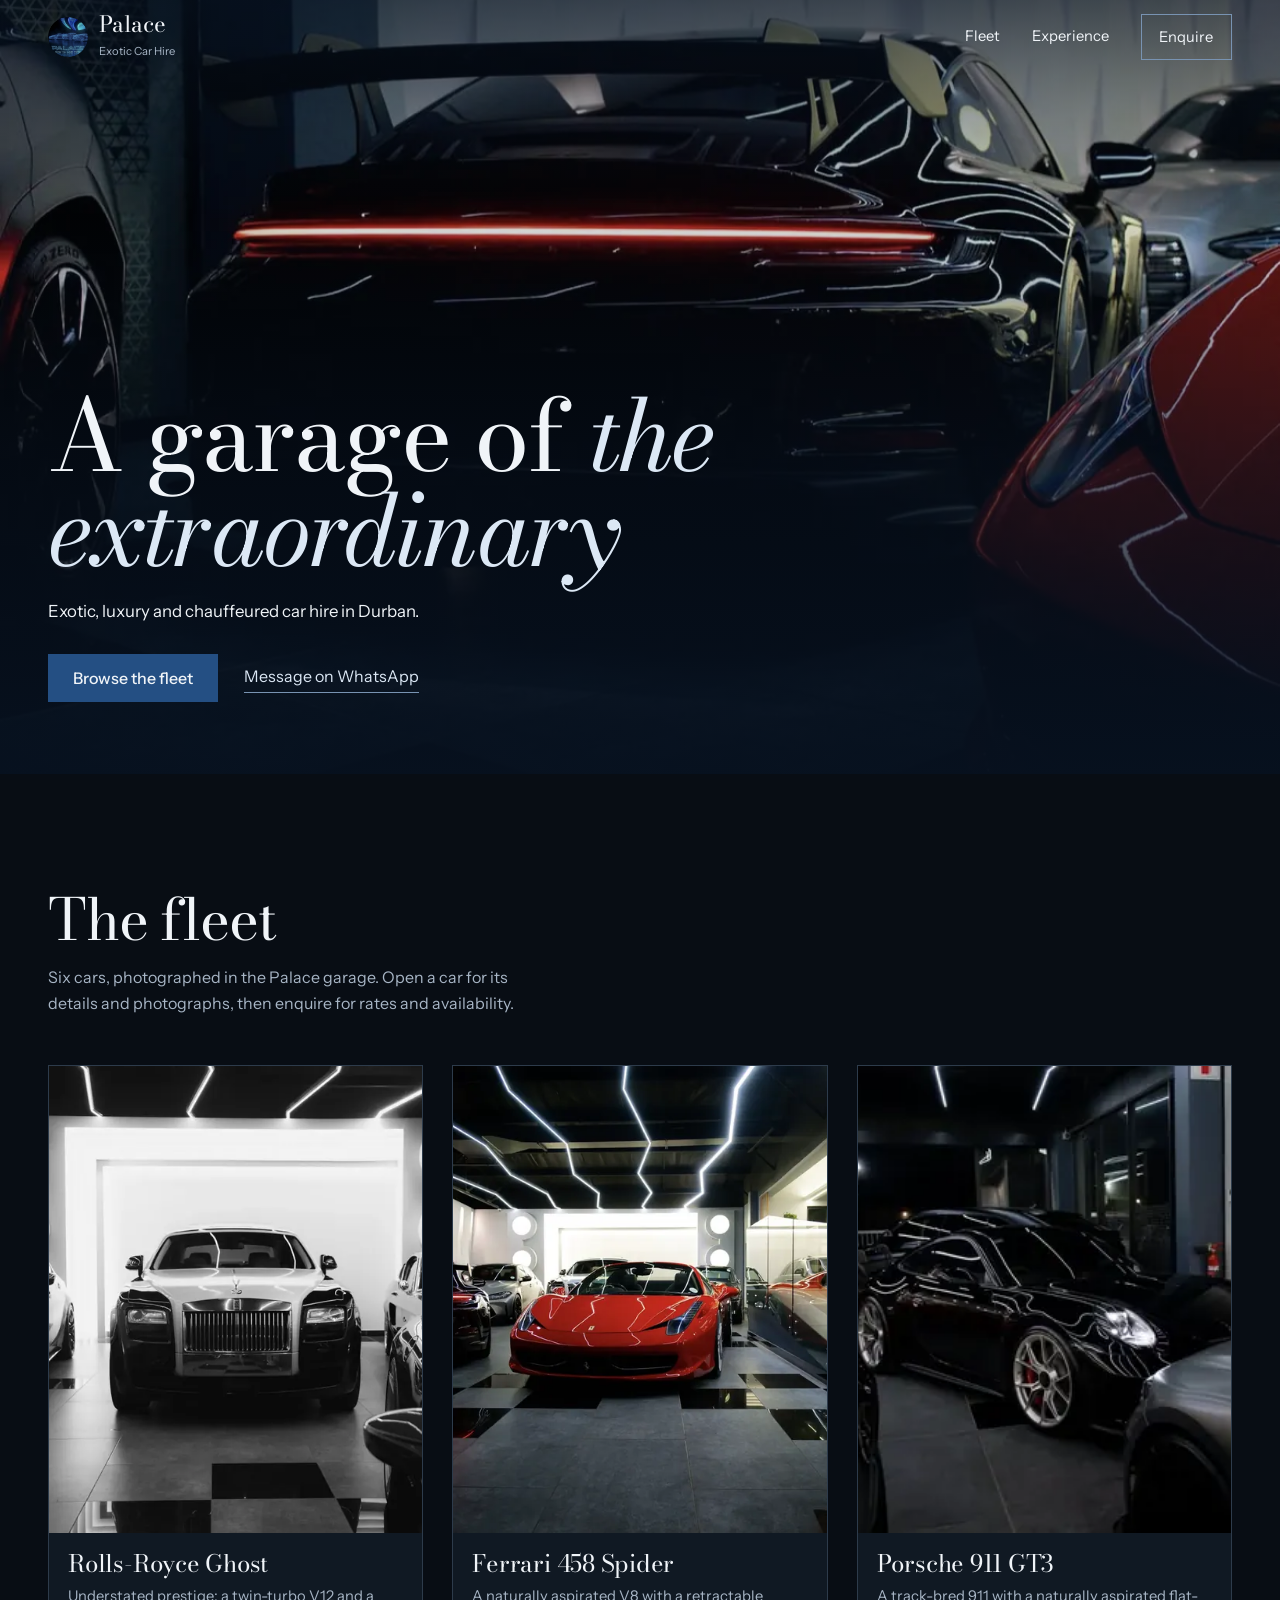
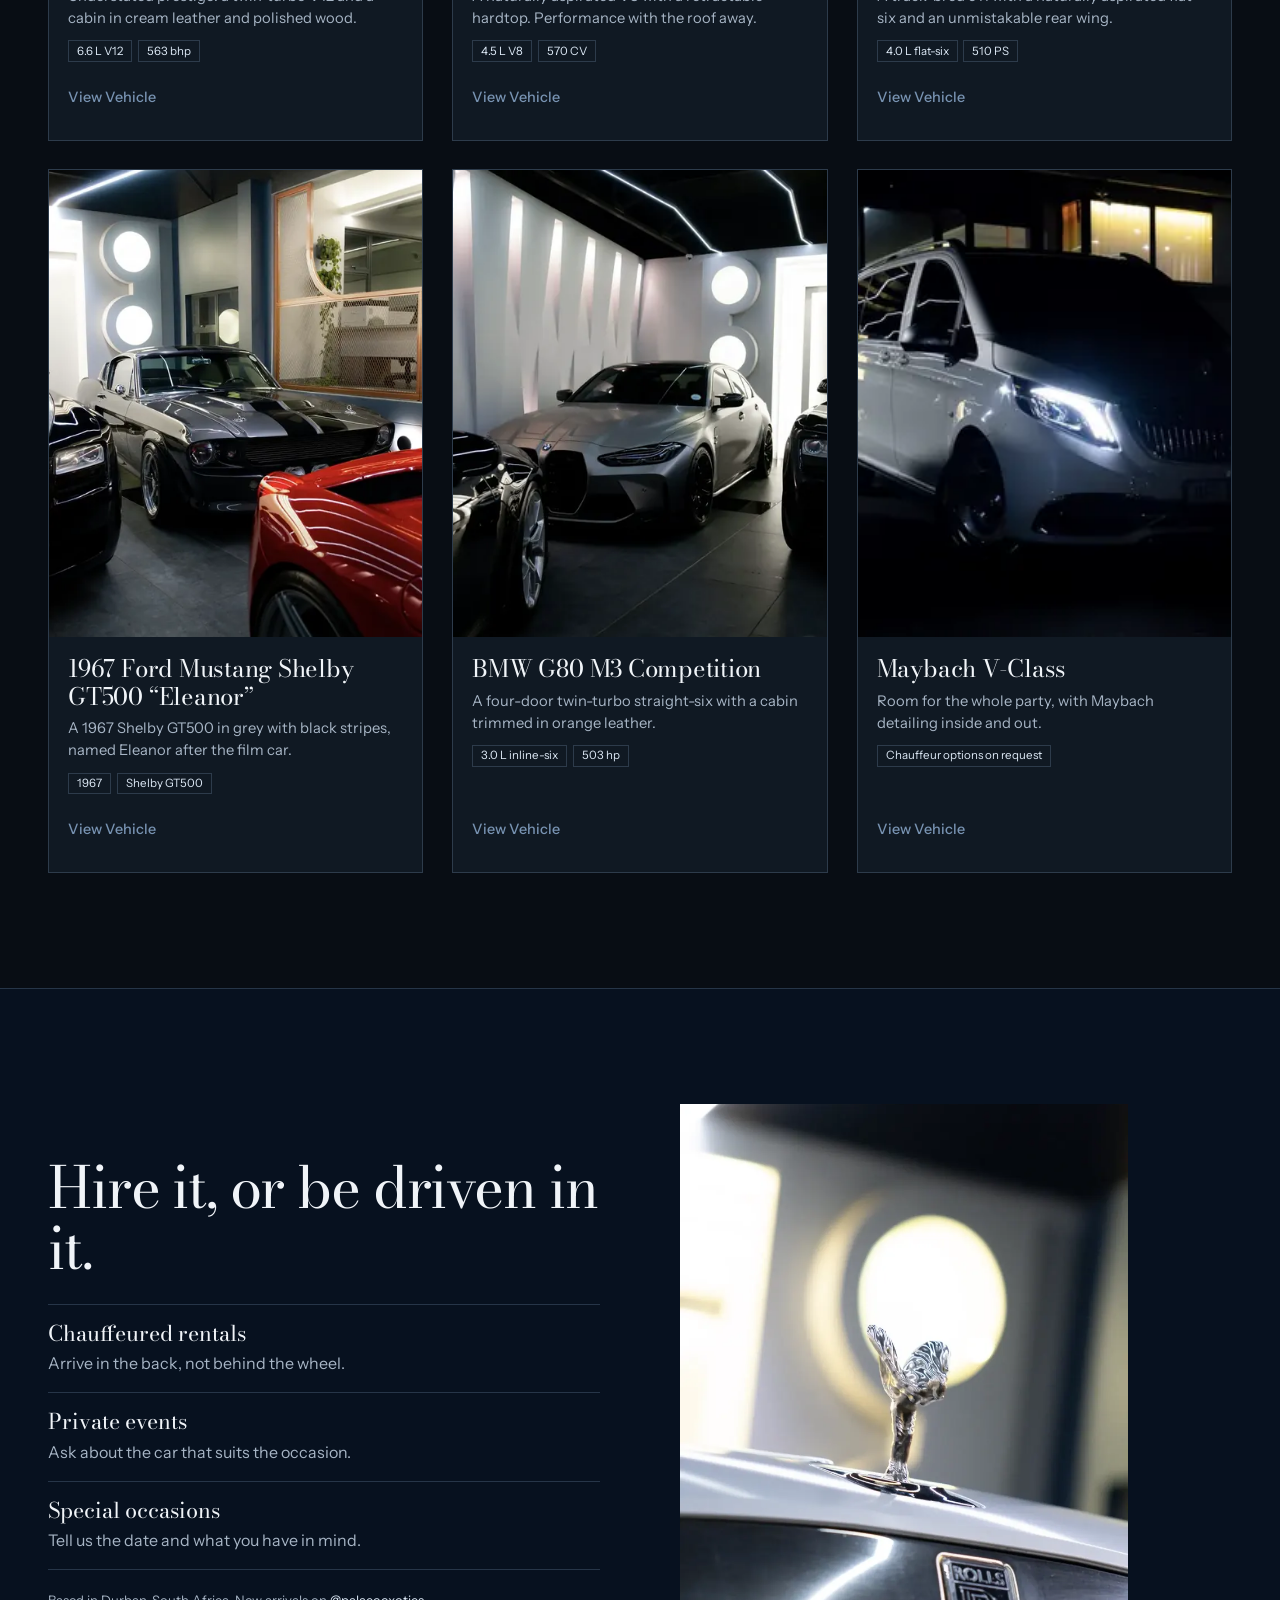
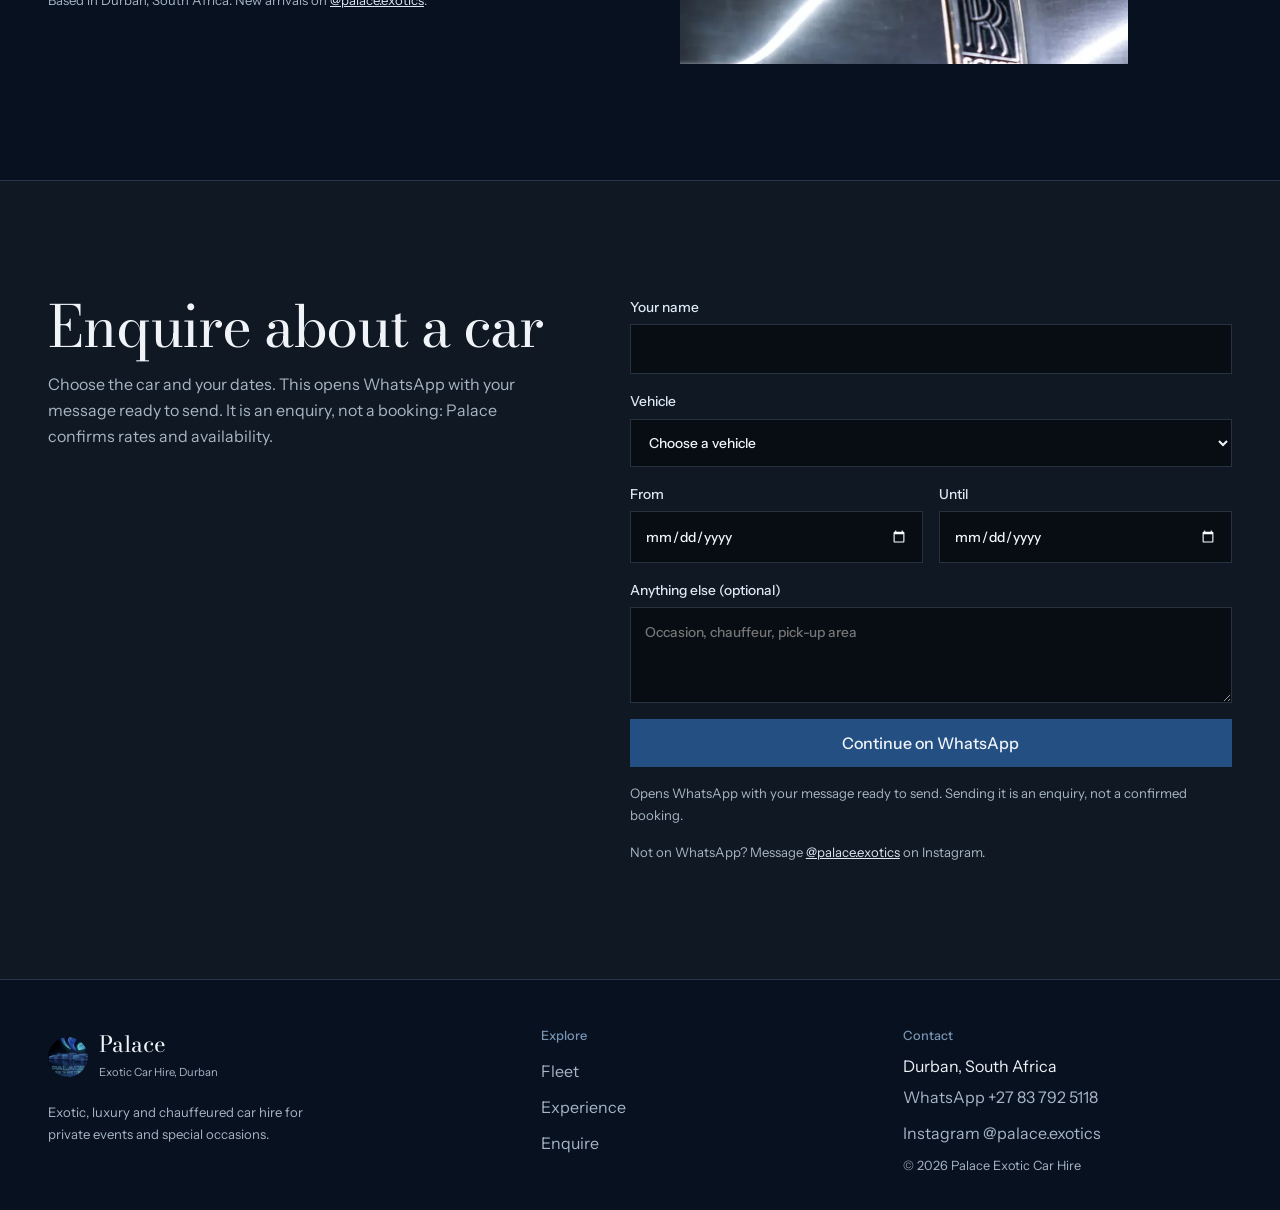
==== commit 95db2142: "Redesign Palace Exotics fleet website" ====
--- a/index.html
+++ b/index.html
@@ -4,386 +4,79 @@
 <meta charset="utf-8">
 <meta name="viewport" content="width=device-width, initial-scale=1, viewport-fit=cover">
 <title>Palace Exotic Car Hire | Luxury &amp; Exotic Car Rental in Durban</title>
-<meta name="description" content="Exotic and luxury car hire in Durban, South Africa: Rolls-Royce Ghost, Ferrari 458 Spider, Porsche 911 GT3, 1967 Shelby GT500 “Eleanor”, BMW M3 Competition and more. Chauffeured rentals, private events and special occasions. Enquire on WhatsApp.">
-<meta property="og:title" content="Palace Exotic Car Hire | Durban">
-<meta property="og:description" content="Exotic, luxury and chauffeured car hire in Durban, South Africa. Enquire on WhatsApp.">
+<meta name="description" content="Exotic, luxury and chauffeured car hire in Durban, South Africa: Rolls-Royce Ghost, Ferrari 458 Spider, Porsche 911 GT3, 1967 Shelby GT500, BMW M3 Competition and Maybach V-Class. Enquire on WhatsApp.">
+<meta property="og:title" content="Palace Exotic Car Hire | Luxury &amp; Exotic Car Rental in Durban">
+<meta property="og:description" content="Exotic, luxury and chauffeured car hire in Durban, South Africa: Rolls-Royce Ghost, Ferrari 458 Spider, Porsche 911 GT3, 1967 Shelby GT500, BMW M3 Competition and Maybach V-Class. Enquire on WhatsApp.">
 <meta property="og:type" content="website">
 <meta property="og:site_name" content="Palace Exotic Car Hire">
 <meta property="og:locale" content="en_ZA">
-<!-- IMPORTANT: replace with the absolute public URL for this image before launch. -->
+<!-- Before launch: make og:image absolute and add <link rel="canonical" href="https://YOUR-DOMAIN/PAGE.html"> -->
 <meta property="og:image" content="assets/img/gt3-rear.webp">
-<meta property="og:image:width" content="1170">
-<meta property="og:image:height" content="1457">
-<meta property="og:image:alt" content="Rear of a black Porsche 911 GT3 in the Palace garage">
 <meta name="twitter:card" content="summary_large_image">
-<meta name="theme-color" content="#060A11">
+<meta name="theme-color" content="#07111F">
 <link rel="icon" href="assets/img/logo.webp" type="image/webp">
-<link rel="preload" as="image" href="assets/img/gt3-rear.webp" imagesrcset="assets/img/gt3-rear-480.webp 480w, assets/img/gt3-rear-800.webp 800w, assets/img/gt3-rear.webp 1170w" imagesizes="100vw" fetchpriority="high">
+<link rel="apple-touch-icon" href="assets/img/apple-touch-icon.png">
 <link rel="preload" as="font" type="font/woff2" href="assets/fonts/bodoni-moda-latin-wght-normal.woff2" crossorigin>
 <link rel="preload" as="font" type="font/woff2" href="assets/fonts/instrument-sans-latin-wght-normal.woff2" crossorigin>
-<link rel="apple-touch-icon" href="assets/img/apple-touch-icon.png">
-<!-- Before launch: add <link rel="canonical" href="https://YOUR-DOMAIN/"> and og:url -->
-<style>
-@font-face{font-family:"Bodoni Moda";src:url(assets/fonts/bodoni-moda-latin-wght-normal.woff2) format("woff2");font-weight:400 900;font-style:normal;font-display:swap}
-@font-face{font-family:"Bodoni Moda";src:url(assets/fonts/bodoni-moda-latin-wght-italic.woff2) format("woff2");font-weight:400 900;font-style:italic;font-display:swap}
-@font-face{font-family:"Instrument Sans";src:url(assets/fonts/instrument-sans-latin-wght-normal.woff2) format("woff2");font-weight:400 700;font-display:swap}
-:root{--abyss:#060A11;--deep:#0C131D;--slate:#141E2B;--glacier:#7AD7E8;--bone:#ECEFF1;--mist:#98A4B1;--ink:#0A0F16;--serif:"Bodoni Moda","Didot","Bodoni 72",Georgia,serif;--sans:"Instrument Sans",system-ui,-apple-system,"Segoe UI",sans-serif;--pad:clamp(1.25rem,4vw,3.5rem);--s1:.5rem;--s2:1rem;--s3:2rem;--s4:4rem;--s5:clamp(5rem,12vw,10rem)}
-*{box-sizing:border-box;margin:0}
-html{scroll-behavior:smooth;scroll-padding-top:4.5rem;-webkit-text-size-adjust:100%}
-body{background:var(--abyss);color:var(--bone);font:400 1rem/1.6 var(--sans);overflow-x:hidden}
-img{display:block;max-width:100%}
-a{color:inherit}
-:focus-visible{outline:2px solid var(--focus,var(--glacier));outline-offset:3px}
-.ghost,.enq-sec{--focus:var(--ink)}
-html.lock{overflow:hidden}
-.skip{position:absolute;left:var(--pad);top:-4rem;background:var(--bone);color:var(--ink);padding:.6rem 1rem;z-index:100}.skip:focus{top:.75rem}
-.ph{position:relative;overflow:hidden;background:var(--deep)}
-.ph img{width:100%;height:100%;object-fit:cover}
-.serif{font-family:var(--serif);font-weight:400;letter-spacing:-.02em}
-/* nav */
-.nav{position:fixed;inset:0 0 auto;z-index:50;display:flex;align-items:center;justify-content:space-between;padding:calc(.9rem + env(safe-area-inset-top,0px)) var(--pad) .9rem;transition:background-color .3s}
-.nav.solid{background:rgba(6,10,17,.94)}
-.brand{display:flex;align-items:center;gap:.7rem;text-decoration:none}
-.brand img{width:38px;height:38px;border-radius:50%}
-.brand b{font:400 1.45rem/1 var(--serif);letter-spacing:.02em}
-.brand small{display:block;font-size:.7rem;color:var(--mist);letter-spacing:.04em;margin-top:.2rem}
-.links{display:flex;gap:2rem;align-items:center;font-size:.92rem}
-.links a{text-decoration:none;padding:.65rem 0;border-bottom:1px solid transparent}
-.links a:hover{border-color:var(--glacier)}
-.links .cta{border:1px solid var(--bone);padding:.55rem 1.1rem}.links .cta:hover{background:var(--bone);color:var(--ink)}
-.menu{display:none;background:none;border:0;color:inherit;font:inherit;padding:.5rem 0;min-height:44px;min-width:44px;text-align:right;cursor:pointer}
-@media(max-width:760px){.menu{display:block}.links{position:fixed;inset:0;background:var(--abyss);flex-direction:column;justify-content:center;gap:1.6rem;font:400 2.2rem var(--serif);visibility:hidden;opacity:0;transition:.25s}.nav.open .links{visibility:visible;opacity:1}.nav.open .menu,.nav.open .brand{position:relative;z-index:2}.links .cta{font:inherit;border:0;padding:0;text-decoration:underline}}
-/* hero */
-.hero{position:relative;min-height:100vh;min-height:100svh;display:flex;align-items:flex-end;padding:8rem var(--pad) var(--s3);isolation:isolate}
-.hero .ph{position:absolute;inset:0;z-index:-1}
-.hero .ph img{object-position:50% 70%;animation:settle 1.6s cubic-bezier(.2,.7,.2,1) both}
-.hero .ph::after{content:"";position:absolute;inset:0;background:linear-gradient(180deg,rgba(6,10,17,.6),transparent 30%,transparent 38%,rgba(6,10,17,.94))}
-.hero h1{font-size:clamp(2.9rem,9.4vw,9rem);line-height:.9;max-width:14ch}
-.hero h1 span{display:block;animation:rise .8s .1s cubic-bezier(.2,.7,.2,1) both}.hero h1 span+span{animation-delay:.2s;padding-left:.6em}
-.hero .row{display:flex;flex-wrap:wrap;gap:1.5rem 3rem;align-items:flex-end;justify-content:space-between;margin-top:var(--s3)}
-.hero p{max-width:34ch;color:#cfd7de}
-.btn{display:inline-block;background:var(--bone);color:var(--ink);padding:.95rem 1.6rem;text-decoration:none;font-weight:500;border:0;cursor:pointer;font-family:inherit;font-size:1rem}
-.btn:hover{background:var(--glacier)}
-.btn,.enq,.links a{transition:background-color .2s,color .2s,border-color .2s}
-.btn:active,.enq:active{transform:translateY(1px)}.btn[disabled]{opacity:.55;cursor:default}
-.ulink{text-decoration:none;border-bottom:1px solid var(--glacier);padding-bottom:.15rem}
-.hero .acts{display:flex;gap:1.6rem;align-items:center;flex-wrap:wrap}
-.cap{position:absolute;right:var(--pad);top:50%;writing-mode:vertical-rl;font-size:.75rem;color:var(--mist);letter-spacing:.08em}
-@keyframes settle{from{transform:scale(1.1)}to{transform:scale(1)}}
-@keyframes rise{from{opacity:0;transform:translateY(1.2rem)}to{opacity:1;transform:none}}
-/* collection */
-.sec{padding:var(--s5) var(--pad)}
-.intro{padding-bottom:var(--s3)}
-.intro h2,.exp h2,.enq-sec h2{font-size:clamp(2.2rem,6vw,5rem);line-height:1}
-.intro p{margin-top:1rem;max-width:52ch;color:var(--mist)}
-.g12{display:grid;grid-template-columns:repeat(12,1fr);gap:clamp(.6rem,1.6vw,1.4rem)}
-.name{font-size:clamp(2.6rem,8vw,7.5rem);line-height:.92}
-.lede{color:var(--mist);max-width:42ch;margin:1rem 0}
-.spec{display:grid;gap:.1rem;margin:1.2rem 0 1.6rem;font-size:.92rem;max-width:40ch}
-.spec div{display:flex;justify-content:space-between;gap:1rem;border-top:1px solid rgba(152,164,177,.3);padding:.55rem 0}
-.spec dt{color:var(--mist)}.spec dd{text-align:right}
-.note{font-size:.78rem;color:var(--mist);max-width:44ch;margin-top:.9rem}
-.enq{display:inline-block;border:1px solid currentColor;padding:.8rem 1.3rem;text-decoration:none;font-weight:500}
-.enq:hover{background:var(--glacier);border-color:var(--glacier);color:var(--ink)}
-/* Ghost: light, restrained */
-.ghost{background:var(--bone);color:var(--ink)}
-.ghost .lede,.ghost .spec dt,.ghost .note{color:#4b5662}
-.ghost .spec div{border-color:rgba(10,15,22,.25)}
-.ghost .name{grid-column:1/-1;font-size:clamp(3rem,11vw,10.5rem);margin-bottom:var(--s2)}
-.ghost .main{grid-column:4/-1;grid-row:2;aspect-ratio:5/4}.ghost .main img{object-position:50% 62%}
-.ghost aside{grid-column:1/4;grid-row:2;align-self:end}
-.ghost .det{grid-column:1/-1;grid-row:3;display:grid;grid-template-columns:repeat(12,1fr);gap:inherit;align-items:start;margin-top:var(--s2)}
-.ghost .det .ph:nth-child(1){grid-column:span 7;aspect-ratio:3/2}.ghost .det .ph:nth-child(2){grid-column:span 5;aspect-ratio:4/5;margin-top:4rem}
-.ghost .det .ph:nth-child(n+3){grid-column:span 3;aspect-ratio:3/4}.ghost .det .ph:nth-child(4){margin-top:2.5rem}.ghost .det .ph:nth-child(6){margin-top:1.2rem}
-@media(max-width:860px){.ghost .main,.ghost aside{grid-column:1/-1;grid-row:auto}.ghost .det{grid-row:auto}.ghost .det .ph:nth-child(n){grid-column:span 6;margin-top:0;aspect-ratio:4/5}.ghost .det .ph:nth-child(1){grid-column:1/-1;aspect-ratio:3/2}.ghost .det .ph:nth-child(6){grid-column:1/-1;aspect-ratio:3/2}.ghost aside{margin-top:1rem}}
-/* Ferrari: cinematic */
-.fer{background:var(--abyss)}
-.fer .stage{position:relative;min-height:96vh;min-height:96svh;display:flex;align-items:flex-end;padding:var(--s5) var(--pad) var(--s3);isolation:isolate}
-.fer .stage>.ph{position:absolute;inset:0;z-index:-1}.fer .stage>.ph img{object-position:50% 64%}
-.fer .stage>.ph::after{content:"";position:absolute;inset:0;background:linear-gradient(180deg,rgba(6,10,17,.55),transparent 35%,rgba(6,10,17,.95))}
-.fer .row{display:flex;flex-wrap:wrap;justify-content:space-between;align-items:flex-end;gap:2rem;width:100%}
-.fer .name{font-size:clamp(3.2rem,12vw,11rem);line-height:.88}.fer .name em{display:block;padding-left:.5em}
-.fer .box{max-width:26rem}.fer .box .lede{color:#cfd7de}
-.fer .gal{display:grid;grid-template-columns:repeat(12,1fr);gap:clamp(.6rem,1.6vw,1.4rem);padding:var(--s2) var(--pad) var(--s5);align-items:start}
-.fer .gal .ph:nth-child(1){grid-column:span 4;aspect-ratio:4/5}.fer .gal .ph:nth-child(2){grid-column:span 5;aspect-ratio:4/5;margin-top:4rem}
-.fer .gal .ph:nth-child(3){grid-column:span 3;aspect-ratio:3/4;margin-top:1.5rem}.fer .gal .ph:nth-child(4){grid-column:span 7;aspect-ratio:5/4}.fer .gal .ph:nth-child(5){grid-column:span 5;aspect-ratio:4/5;margin-top:3rem}
-@media(max-width:860px){.fer .gal .ph:nth-child(n){grid-column:span 6;margin-top:0;aspect-ratio:4/5}.fer .gal .ph:nth-child(n+3){grid-column:1/-1;aspect-ratio:5/4}.fer .box{max-width:none}}
-/* GT3: dynamic collage */
-.gt3 .name{grid-column:1/9;font-style:italic;grid-row:1}
-.gt3 .a{grid-column:1/5;grid-row:2/5}.gt3 .b{grid-column:5/13;grid-row:2;aspect-ratio:3/2}
-.gt3 .c{grid-column:5/9;grid-row:3;aspect-ratio:1/1}.gt3 .d{grid-column:9/13;grid-row:3;aspect-ratio:1/1}
-.gt3 .txt{grid-column:9/13;grid-row:1;align-self:end}
-.gt3 .info{grid-column:5/-1;grid-row:4;margin-top:1.2rem}.gt3 .info>div{max-width:26rem}
-@media(max-width:860px){.gt3 .name,.gt3 .txt,.gt3 .a,.gt3 .b,.gt3 .c,.gt3 .d,.gt3 .info>div{grid-column:1/-1;grid-row:auto}.gt3 .a{aspect-ratio:4/5}.gt3 .c,.gt3 .d{grid-column:span 6}.gt3 .info{grid-column:1/-1}}
-/* GT500: horizontal rail */
-.gt5{background:var(--slate);padding-inline:0}
-.gt5 .hd{padding:0 var(--pad);display:grid;grid-template-columns:repeat(12,1fr);gap:1.4rem;align-items:end;margin-bottom:var(--s3)}
-.gt5 .name{grid-column:1/9}.gt5 .hd>div{grid-column:9/13}
-.rail{overscroll-behavior-x:contain;display:flex;gap:1rem;overflow-x:auto;scroll-snap-type:x mandatory;padding:0 var(--pad) 1rem;scrollbar-color:var(--glacier) transparent}
-.rail .ph{flex:0 0 min(78vw,34rem);aspect-ratio:4/5;scroll-snap-align:start}.rail .wide{flex-basis:min(88vw,52rem);aspect-ratio:3/2}
-.gt5 .foot{padding:var(--s3) var(--pad) 0}
-@media(max-width:860px){.gt5 .name,.gt5 .hd>div{grid-column:1/-1}}
-/* M3 */
-.m3 .name{grid-column:1/-1;text-align:right}
-.m3 .a{grid-column:1/6;grid-row:2/4;aspect-ratio:4/5}.m3 .b{grid-column:6/13;grid-row:2;aspect-ratio:16/8}
-.m3 .txt{grid-column:6/10;grid-row:3;align-self:end}.m3 .c{grid-column:10/13;grid-row:3;aspect-ratio:3/4}
-.m3 .d{grid-column:1/5;grid-row:4/6}.m3 .e{grid-column:5/13;grid-row:4;aspect-ratio:3/2}.m3 .f{grid-column:5/13;grid-row:5;aspect-ratio:3/2}
-@media(max-width:860px){.m3 .name{text-align:left}.m3 .a,.m3 .b,.m3 .txt,.m3 .c,.m3 .d,.m3 .e,.m3 .f{grid-column:1/-1;grid-row:auto}.m3 .d{aspect-ratio:4/5}}
-/* Maybach: quiet banner */
-.mb{position:relative;min-height:80vh;min-height:80svh;display:flex;align-items:flex-end;padding:var(--s5) var(--pad) var(--s3);isolation:isolate;background:#000}
-.mb .ph{position:absolute;inset:0;z-index:-1}.mb .ph img{object-position:50% 50%}
-.mb .ph::after{content:"";position:absolute;inset:0;background:linear-gradient(90deg,rgba(0,0,0,.85),transparent 70%)}
-.mb .name{font-size:clamp(2.4rem,7vw,6rem)}.mb .box{max-width:48rem}
-.mbg{padding-block:var(--s3) 0}.mbg .ph{aspect-ratio:3/2}.mbg .a{grid-column:1/8}.mbg .b{grid-column:8/13}.mbg .c{grid-column:1/6}.mbg .d{grid-column:6/13}
-@media(max-width:700px){.mbg .a,.mbg .b,.mbg .c,.mbg .d{grid-column:1/-1}}
-/* experience */
-.exp{background:var(--deep)}
-.exp .g12>*{align-self:start}
-.exp h2{grid-column:1/8}
-.exp .list{grid-column:7/13;margin-top:var(--s3)}
-.exp .list div{border-top:1px solid rgba(152,164,177,.3);padding:1.3rem 0}
-.exp .list h3{font:400 1.8rem/1.1 var(--serif);margin-bottom:.4rem}.exp .list p{color:var(--mist)}
-.exp .pic{grid-column:1/6;grid-row:2;aspect-ratio:3/4;margin-top:var(--s3)}
-.exp .where{grid-column:1/6;font-size:.9rem;color:var(--mist);margin-top:.6rem;grid-row:3}
-@media(max-width:860px){.exp h2,.exp .list,.exp .pic,.exp .where{grid-column:1/-1;grid-row:auto}}
-.mos{display:grid;grid-template-columns:repeat(6,1fr);grid-auto-rows:clamp(8rem,17vw,15rem);gap:.5rem;padding:0 var(--pad)}
-.mos .ph:nth-child(1){grid-column:span 2;grid-row:span 2}.mos .ph:nth-child(2){grid-column:span 2}.mos .ph:nth-child(3){grid-column:span 2;grid-row:span 2}.mos .ph:nth-child(4){grid-column:span 2}.mos .ph:nth-child(5){grid-column:span 3}.mos .ph:nth-child(6){grid-column:span 3}
-@media(max-width:700px){.mos{grid-template-columns:repeat(2,1fr)}.mos .ph:nth-child(n){grid-column:auto;grid-row:auto}}
-/* enquiry */
-.enq-sec{background:var(--bone);color:var(--ink)}
-.enq-sec .g12>div:first-child{grid-column:1/6}.enq-sec form{grid-column:7/13;display:grid;gap:1rem}
-.enq-sec p{margin-top:1rem;color:#4b5662;max-width:38ch}
-label{display:grid;gap:.35rem;font-size:.85rem;font-weight:500}
-input,select,textarea{font:inherit;padding:.8rem .9rem;border:1px solid #9aa5b0;background:#fff;color:var(--ink);border-radius:0;width:100%}
-.two{display:grid;grid-template-columns:1fr 1fr;gap:1rem}
-.enq-sec .btn{background:var(--ink);color:var(--bone)}.enq-sec .btn:hover{background:#1b2a3a}
-.fine{font-size:.8rem;color:#4b5662;margin-top:0}
-.err{color:#9b1c1c;font-size:.82rem;font-weight:400}
-[aria-invalid=true]{border-color:#9b1c1c}
-footer a{display:inline-block;padding:.6rem 0}
-@media(max-width:860px){.enq-sec .g12>div:first-child,.enq-sec form{grid-column:1/-1}.two{grid-template-columns:1fr}}
-/* close + footer */
-.end{position:relative;min-height:90vh;min-height:90svh;display:flex;align-items:flex-end;padding:var(--s5) var(--pad) var(--s3);isolation:isolate}
-.end .ph{position:absolute;inset:0;z-index:-1}.end .ph::after{content:"";position:absolute;inset:0;background:linear-gradient(180deg,rgba(6,10,17,.4),rgba(6,10,17,.95))}
-.end h2{font-size:clamp(2.6rem,9vw,8rem);line-height:.92;max-width:12ch}
-.end .row{display:flex;flex-wrap:wrap;gap:2rem 4rem;justify-content:space-between;align-items:flex-end;width:100%}
-.end address{font-style:normal;display:grid;gap:.3rem;margin-top:1.6rem}
-footer{padding:1.5rem var(--pad) calc(1.5rem + env(safe-area-inset-bottom,0px));display:flex;flex-wrap:wrap;gap:1rem 2rem;justify-content:space-between;font-size:.85rem;color:var(--mist);border-top:1px solid rgba(152,164,177,.2)}
-footer nav{display:flex;gap:1.4rem}
-@media(max-width:760px){.cap{display:none}.hero h1{max-width:none}.hero h1 span+span{padding-left:0}}
-@media(prefers-reduced-motion:reduce){html{scroll-behavior:auto}*,*::before,*::after{animation:none!important;transition:none!important}}
-</style>
+<link rel="preload" as="image" href="assets/img/gt3-rear.webp" imagesrcset="assets/img/gt3-rear-480.webp 480w, assets/img/gt3-rear-800.webp 800w, assets/img/gt3-rear.webp 1170w" imagesizes="100vw" fetchpriority="high">
+<link rel="stylesheet" href="assets/css/site.css">
 </head>
 <body>
 <div id="sentinel" aria-hidden="true" style="position:absolute;top:0;left:0;width:1px;height:40px;pointer-events:none"></div>
-<a class="skip" href="#collection">Skip to the collection</a>
+<a class="skip" href="#main">Skip to content</a>
 <header class="nav" id="nav">
-  <a class="brand" href="#top" aria-label="Palace Exotic Car Hire, home"><img src="assets/img/logo.webp" width="38" height="38" alt=""><span><b>Palace</b><small>Exotic Car Hire</small></span></a>
+  <a class="brand" href="index.html" aria-label="Palace Exotic Car Hire, home"><img src="assets/img/logo.webp" width="40" height="40" alt=""><span><b>Palace</b><small>Exotic Car Hire</small></span></a>
   <button class="menu" aria-expanded="false" aria-controls="links">Menu</button>
-  <nav class="links" id="links" aria-label="Primary">
-    <a href="#collection">Collection</a><a href="#experience">Experience</a><a class="cta" href="#enquire">Enquire</a>
-  </nav>
+  <nav class="links" id="links" aria-label="Primary"><a href="index.html#fleet">Fleet</a><a href="index.html#experience">Experience</a><a class="cta" href="index.html#enquire">Enquire</a></nav>
 </header>
-<main id="top">
-<section class="hero" aria-label="Palace Exotic Car Hire">
-  <div class="ph"><img src="assets/img/gt3-rear.webp" srcset="assets/img/gt3-rear-480.webp 480w, assets/img/gt3-rear-800.webp 800w, assets/img/gt3-rear.webp 1170w" sizes="100vw" width="1170" height="1457" alt="Rear of a black Porsche 911 GT3 in the Palace garage, its red light bar glowing" fetchpriority="high"></div>
-  <span class="cap" aria-hidden="true">Porsche 911 GT3</span>
-  <div>
-    <h1 class="serif"><span>A garage of</span><span><em>the extraordinary</em></span></h1>
-    <div class="row">
-      <p>Exotic, luxury and chauffeured car hire for private events and special occasions. Durban, South Africa.</p>
-      <div class="acts"><a class="btn" href="#collection">View the collection</a><a class="ulink wa" href="https://wa.me/27837925118" target="_blank" rel="noopener noreferrer">Message on WhatsApp</a></div>
-    </div>
-  </div>
-</section>
-
-<section class="sec intro" id="collection"><h2 class="serif">The collection</h2><p>Photographed in the Palace garage. Rates and availability are confirmed per enquiry, so ask about the car and your dates.</p></section>
-
-<section class="sec ghost" id="ghost" aria-labelledby="n-ghost">
-<div class="g12">
-  <h3 class="serif name" id="n-ghost">Rolls-Royce Ghost</h3>
-  <figure class="ph main"><img src="assets/img/ghost-front.webp" srcset="assets/img/ghost-front-480.webp 480w, assets/img/ghost-front-800.webp 800w, assets/img/ghost-front.webp 1170w" sizes="(max-width:860px) 100vw, 66vw" width="1170" height="1554" alt="Rolls-Royce Ghost facing the camera in a white-lit bay" loading="lazy" decoding="async"></figure>
-  <aside>
-    <p class="lede">Understated prestige. A V12 delivered without drama, in a cabin built for arriving well.</p>
-    <dl class="spec"><div><dt>Engine</dt><dd>6.6 L twin-turbo V12</dd></div><div><dt>Power</dt><dd>563 bhp</dd></div><div><dt>0–60 mph</dt><dd>4.7 s</dd></div><div><dt>Gearbox</dt><dd>8-speed automatic</dd></div></dl>
-    <a class="enq" data-car="Rolls-Royce Ghost" href="https://wa.me/27837925118" target="_blank" rel="noopener noreferrer">Enquire about the Ghost</a>
-    <p class="note">First-generation Ghost factory figures. Year and exact specification of Palace’s car to be confirmed.</p>
-  </aside>
-  <div class="det">
-    <figure class="ph"><img src="assets/img/ghost-cabin.webp" srcset="assets/img/ghost-cabin-480.webp 480w, assets/img/ghost-cabin-800.webp 800w, assets/img/ghost-cabin.webp 1170w" sizes="(max-width:860px) 50vw, 33vw" width="1170" height="774" alt="Ghost cabin with burr walnut dash and cream leather" loading="lazy" decoding="async"></figure>
-    <figure class="ph"><img src="assets/img/ghost-lamp.webp" srcset="assets/img/ghost-lamp-480.webp 480w, assets/img/ghost-lamp-800.webp 800w, assets/img/ghost-lamp.webp 1170w" sizes="(max-width:860px) 50vw, 33vw" width="1170" height="1553" alt="Ghost headlamp and wing" loading="lazy" decoding="async"></figure>
-    <figure class="ph"><img src="assets/img/ghost-grille.webp" srcset="assets/img/ghost-grille-480.webp 480w, assets/img/ghost-grille-800.webp 800w, assets/img/ghost-grille.webp 1170w" sizes="(max-width:860px) 50vw, 33vw" width="1170" height="1554" alt="Ghost grille and Rolls-Royce badge" loading="lazy" decoding="async"></figure>
-    <figure class="ph"><img src="assets/img/ghost-spirit.webp" srcset="assets/img/ghost-spirit-480.webp 480w, assets/img/ghost-spirit-800.webp 800w, assets/img/ghost-spirit.webp 1170w" sizes="(max-width:860px) 50vw, 33vw" width="1170" height="1554" alt="The Spirit of Ecstasy mascot" loading="lazy" decoding="async"></figure>
-    <figure class="ph"><img src="assets/img/ghost-tail.webp" srcset="assets/img/ghost-tail-480.webp 480w, assets/img/ghost-tail-800.webp 800w, assets/img/ghost-tail.webp 1170w" sizes="(max-width:860px) 50vw, 33vw" width="1170" height="1554" alt="Ghost tail lamp and rear wing" loading="lazy" decoding="async"></figure>
-    <figure class="ph"><img src="assets/img/ghost-wheel.webp" srcset="assets/img/ghost-wheel-480.webp 480w, assets/img/ghost-wheel-800.webp 800w, assets/img/ghost-wheel.webp 1170w" sizes="(max-width:860px) 50vw, 33vw" width="1170" height="1553" alt="Ghost alloy wheel with Rolls-Royce centre cap" loading="lazy" decoding="async"></figure>
-  </div>
-</div>
-</section>
-
-<section class="fer" id="ferrari" aria-labelledby="n-fer">
-  <div class="stage">
-    <div class="ph"><img src="assets/img/ferrari-front.webp" srcset="assets/img/ferrari-front-480.webp 480w, assets/img/ferrari-front-800.webp 800w, assets/img/ferrari-front.webp 1170w" sizes="100vw" width="1170" height="1456" alt="Red Ferrari 458 Spider facing the camera under the garage’s zig-zag lighting" loading="lazy" decoding="async"></div>
-    <div class="row">
-      <h3 class="serif name" id="n-fer">Ferrari <em>458 Spider</em></h3>
-      <div class="box"><p class="lede">A naturally aspirated V8 that revs to the limiter, with the roof folded away in seconds.</p>
-        <dl class="spec"><div><dt>Engine</dt><dd>4.5 L V8, naturally aspirated</dd></div><div><dt>Power</dt><dd>570 CV (562 hp)</dd></div><div><dt>0–100 km/h</dt><dd>3.4 s</dd></div><div><dt>Roof</dt><dd>Retractable aluminium hardtop</dd></div></dl>
-        <a class="enq" data-car="Ferrari 458 Spider" href="https://wa.me/27837925118" target="_blank" rel="noopener noreferrer">Enquire about the 458 Spider</a>
-        <p class="note">Factory figures for the model. Year and exact specification of Palace’s car to be confirmed.</p></div>
-    </div>
-  </div>
-  <div class="gal">
-    <figure class="ph"><img src="assets/img/ferrari-lamp.webp" srcset="assets/img/ferrari-lamp-480.webp 480w, assets/img/ferrari-lamp-800.webp 800w, assets/img/ferrari-lamp.webp 1170w" sizes="(max-width:860px) 50vw, 33vw" width="1170" height="1456" alt="Ferrari 458 headlamp and bonnet" loading="lazy" decoding="async"></figure>
-    <figure class="ph"><img src="assets/img/ferrari-wheel.webp" srcset="assets/img/ferrari-wheel-480.webp 480w, assets/img/ferrari-wheel-800.webp 800w, assets/img/ferrari-wheel.webp 1170w" sizes="(max-width:860px) 50vw, 33vw" width="1170" height="1456" alt="Ferrari prancing horse badge above a silver forged wheel" loading="lazy" decoding="async"></figure>
-    <figure class="ph"><img src="assets/img/ferrari-sill.webp" srcset="assets/img/ferrari-sill-480.webp 480w, assets/img/ferrari-sill-800.webp 800w, assets/img/ferrari-sill.webp 1170w" sizes="(max-width:860px) 50vw, 33vw" width="1170" height="1456" alt="Ferrari door sill plate" loading="lazy" decoding="async"></figure>
-    <figure class="ph"><img src="assets/img/ferrari-cockpit.webp" srcset="assets/img/ferrari-cockpit-480.webp 480w, assets/img/ferrari-cockpit-800.webp 800w, assets/img/ferrari-cockpit.webp 1170w" sizes="(max-width:860px) 50vw, 33vw" width="1170" height="1456" alt="Carbon-fibre steering wheel with manettino and engine start" loading="lazy" decoding="async"></figure>
-    <figure class="ph"><img src="assets/img/ferrari-tail.webp" srcset="assets/img/ferrari-tail-480.webp 480w, assets/img/ferrari-tail-800.webp 800w, assets/img/ferrari-tail.webp 1170w" sizes="(max-width:860px) 50vw, 33vw" width="1170" height="1456" alt="Round tail lamp and engine vent" loading="lazy" decoding="async"></figure>
-  </div>
-</section>
-
-<section class="sec gt3" id="gt3" aria-labelledby="n-gt3">
-<div class="g12">
-  <h3 class="serif name" id="n-gt3">Porsche 911 GT3</h3>
-  <div class="txt"><p class="lede">Naturally aspirated, rear-driven, built around the driver.</p></div>
-  <figure class="ph a"><img src="assets/img/gt3-lamp.webp" srcset="assets/img/gt3-lamp-480.webp 480w, assets/img/gt3-lamp-800.webp 800w, assets/img/gt3-lamp.webp 1170w" sizes="(max-width:860px) 50vw, 33vw" width="1170" height="1553" alt="Headlight detail of a black Porsche 911 GT3" loading="lazy" decoding="async"></figure>
-  <figure class="ph b"><img src="assets/img/gt3-bay.webp" srcset="assets/img/gt3-bay-480.webp 480w, assets/img/gt3-bay-800.webp 800w, assets/img/gt3-bay.webp 1170w" sizes="(max-width:860px) 50vw, 33vw" width="1170" height="774" alt="Black GT3 parked among other cars in the garage" loading="lazy" decoding="async"></figure>
-  <figure class="ph c"><img src="assets/img/gt3-wheel.webp" srcset="assets/img/gt3-wheel-480.webp 480w, assets/img/gt3-wheel-800.webp 800w, assets/img/gt3-wheel.webp 1170w" sizes="(max-width:860px) 50vw, 33vw" width="1170" height="774" alt="GT3 wheel with red brake caliper" loading="lazy" decoding="async"></figure>
-  <figure class="ph d"><img src="assets/img/gt3-cockpit.webp" srcset="assets/img/gt3-cockpit-480.webp 480w, assets/img/gt3-cockpit-800.webp 800w, assets/img/gt3-cockpit.webp 1170w" sizes="(max-width:860px) 50vw, 33vw" width="1170" height="1457" alt="GT3 cockpit with Alcantara steering wheel" loading="lazy" decoding="async"></figure>
-  <div class="info"><div>
-    <dl class="spec"><div><dt>Engine</dt><dd>4.0 L flat-six, naturally aspirated</dd></div><div><dt>Power</dt><dd>510 PS</dd></div><div><dt>0–100 km/h</dt><dd>3.4 s (PDK)</dd></div></dl>
-    <a class="enq" data-car="Porsche 911 GT3" href="https://wa.me/27837925118" target="_blank" rel="noopener noreferrer">Enquire about the GT3</a>
-    <p class="note">Factory figures for the 992-generation GT3. Palace’s exact specification to be confirmed.</p>
-  </div></div>
-</div>
-</section>
-
-<section class="sec gt5" id="gt500" aria-labelledby="n-gt5">
-  <div class="hd"><h3 class="serif name" id="n-gt5">1967 Ford Mustang Shelby GT500 <em>“Eleanor”</em></h3>
-  <div><p class="lede">Eleanor is the name given to the 1967 Shelby GT500 in the film <em>Gone in 60 Seconds</em> (2000). A classic with presence.</p></div></div>
-  <div class="rail" role="region" tabindex="0" aria-label="Photographs of the 1967 Shelby GT500, scroll sideways">
-    <figure class="ph"><img src="assets/img/gt500-front.webp" srcset="assets/img/gt500-front-480.webp 480w, assets/img/gt500-front-800.webp 800w, assets/img/gt500-front.webp 1170w" sizes="(max-width:860px) 78vw, 544px" width="1170" height="1553" alt="1967 Shelby GT500 in grey with black stripes" loading="lazy" decoding="async"></figure>
-    <figure class="ph wide"><img src="assets/img/gt500-cockpit.webp" srcset="assets/img/gt500-cockpit-480.webp 480w, assets/img/gt500-cockpit-800.webp 800w, assets/img/gt500-cockpit.webp 1170w" sizes="(max-width:860px) 78vw, 544px" width="1170" height="774" alt="Wood-rimmed steering wheel and dashboard" loading="lazy" decoding="async"></figure>
-    <figure class="ph"><img src="assets/img/gt500-mirror.webp" srcset="assets/img/gt500-mirror-480.webp 480w, assets/img/gt500-mirror-800.webp 800w, assets/img/gt500-mirror.webp 1170w" sizes="(max-width:860px) 78vw, 544px" width="1170" height="1553" alt="Chrome door mirror" loading="lazy" decoding="async"></figure>
-    <figure class="ph wide"><img src="assets/img/gt500-badge.webp" srcset="assets/img/gt500-badge-480.webp 480w, assets/img/gt500-badge-800.webp 800w, assets/img/gt500-badge.webp 1170w" sizes="(max-width:860px) 78vw, 544px" width="1170" height="774" alt="Shelby GT500 side badge" loading="lazy" decoding="async"></figure>
-    <figure class="ph"><img src="assets/img/gt500-wheel.webp" srcset="assets/img/gt500-wheel-480.webp 480w, assets/img/gt500-wheel-800.webp 800w, assets/img/gt500-wheel.webp 1170w" sizes="(max-width:860px) 78vw, 544px" width="1170" height="1553" alt="Polished alloy wheel" loading="lazy" decoding="async"></figure>
-    <figure class="ph"><img src="assets/img/gt500-tail.webp" srcset="assets/img/gt500-tail-480.webp 480w, assets/img/gt500-tail-800.webp 800w, assets/img/gt500-tail.webp 1170w" sizes="(max-width:860px) 78vw, 544px" width="1170" height="1457" alt="Rear lamps and Shelby Cobra fuel cap" loading="lazy" decoding="async"></figure>
-    <figure class="ph"><img src="assets/img/gt500-lamps.webp" srcset="assets/img/gt500-lamps-480.webp 480w, assets/img/gt500-lamps-800.webp 800w, assets/img/gt500-lamps.webp 1170w" sizes="(max-width:860px) 78vw, 544px" width="1170" height="1552" alt="Twin driving lamps and grille" loading="lazy" decoding="async"></figure>
-  </div>
-  <div class="foot"><a class="enq" data-car="1967 Ford Mustang Shelby GT500 “Eleanor”" href="https://wa.me/27837925118" target="_blank" rel="noopener noreferrer">Enquire about Eleanor</a><p class="note">Engine and specification to be confirmed with Palace.</p></div>
-</section>
-
-<section class="sec m3" id="m3" aria-labelledby="n-m3">
-<div class="g12">
-  <h3 class="serif name" id="n-m3">BMW M3 Competition</h3>
-  <figure class="ph a"><img src="assets/img/m3-front.webp" srcset="assets/img/m3-front-480.webp 480w, assets/img/m3-front-800.webp 800w, assets/img/m3-front.webp 1170w" sizes="(max-width:860px) 50vw, 33vw" width="1170" height="1394" alt="Grey BMW G80 M3 Competition in the garage" loading="lazy" decoding="async"></figure>
-  <figure class="ph b"><img src="assets/img/m3-cabin.webp" srcset="assets/img/m3-cabin-480.webp 480w, assets/img/m3-cabin-800.webp 800w, assets/img/m3-cabin.webp 1170w" sizes="(max-width:860px) 50vw, 33vw" width="1170" height="774" alt="M3 cabin with red leather" loading="lazy" decoding="async"></figure>
-  <div class="txt">
-    <dl class="spec"><div><dt>Engine</dt><dd>3.0 L twin-turbo inline-six</dd></div><div><dt>Power</dt><dd>503 hp</dd></div><div><dt>0–100 km/h</dt><dd>3.9 s</dd></div></dl>
-    <a class="enq" data-car="BMW G80 M3 Competition" href="https://wa.me/27837925118" target="_blank" rel="noopener noreferrer">Enquire about the M3</a>
-    <p class="note">G80 M3 Competition factory figures. Exact car to be confirmed.</p>
-  </div>
-  <figure class="ph c"><img src="assets/img/m3-rear.webp" srcset="assets/img/m3-rear-480.webp 480w, assets/img/m3-rear-800.webp 800w, assets/img/m3-rear.webp 1170w" sizes="(max-width:860px) 50vw, 33vw" width="1170" height="1394" alt="Rear detail of the M3 Competition" loading="lazy" decoding="async"></figure>
-  <figure class="ph d"><img src="assets/img/m3-side.webp" srcset="assets/img/m3-side-480.webp 480w, assets/img/m3-side-800.webp 800w, assets/img/m3-side.webp 1170w" sizes="(max-width:860px) 50vw, 33vw" width="1170" height="1393" alt="M3 Competition side profile beside a Porsche" loading="lazy" decoding="async"></figure>
-  <figure class="ph e"><img src="assets/img/m3-cockpit.webp" srcset="assets/img/m3-cockpit-480.webp 480w, assets/img/m3-cockpit-800.webp 800w, assets/img/m3-cockpit.webp 1170w" sizes="(max-width:860px) 50vw, 33vw" width="1170" height="774" alt="M3 steering wheel and orange leather door" loading="lazy" decoding="async"></figure>
-  <figure class="ph f"><img src="assets/img/m3-bay.webp" srcset="assets/img/m3-bay-480.webp 480w, assets/img/m3-bay-800.webp 800w, assets/img/m3-bay.webp 1170w" sizes="(max-width:860px) 50vw, 33vw" width="1170" height="774" alt="M3 Competition in the garage bay" loading="lazy" decoding="async"></figure>
-</div>
-</section>
-
-<section class="mb" id="maybach" aria-labelledby="n-mb">
-  <div class="ph"><img src="assets/img/maybach-ornament.webp" srcset="assets/img/maybach-ornament-480.webp 480w, assets/img/maybach-ornament-800.webp 800w, assets/img/maybach-ornament.webp 1170w" sizes="100vw" width="1170" height="773" alt="Maybach emblem glowing on the bonnet of the V-Class" loading="lazy" decoding="async"></div>
-  <div class="box"><h3 class="serif name" id="n-mb">Maybach V-Class</h3><p class="lede">Room for the whole party, finished to the same standard. Ideal alongside a chauffeured booking.</p><a class="enq" data-car="Maybach V-Class" href="https://wa.me/27837925118" target="_blank" rel="noopener noreferrer">Enquire about the V-Class</a><p class="note">Specification and chauffeur options on request.</p></div>
-</section>
-<section class="sec mbg" aria-label="Maybach V-Class photographs"><div class="g12">
-  <figure class="ph a"><img src="assets/img/maybach-front.webp" srcset="assets/img/maybach-front-480.webp 480w, assets/img/maybach-front-800.webp 800w, assets/img/maybach-front.webp 1170w" sizes="(max-width:860px) 50vw, 33vw" width="1170" height="773" alt="White Maybach V-Class with headlights on" loading="lazy" decoding="async"></figure>
-  <figure class="ph b"><img src="assets/img/maybach-badge.webp" srcset="assets/img/maybach-badge-480.webp 480w, assets/img/maybach-badge-800.webp 800w, assets/img/maybach-badge.webp 1170w" sizes="(max-width:860px) 50vw, 33vw" width="1170" height="774" alt="Maybach badge beside the red tail lamp" loading="lazy" decoding="async"></figure>
-  <figure class="ph c"><img src="assets/img/maybach-wheel.webp" srcset="assets/img/maybach-wheel-480.webp 480w, assets/img/maybach-wheel-800.webp 800w, assets/img/maybach-wheel.webp 1170w" sizes="(max-width:860px) 50vw, 33vw" width="1170" height="774" alt="Maybach wheel centre cap" loading="lazy" decoding="async"></figure>
-  <figure class="ph d"><img src="assets/img/maybach-rear.webp" srcset="assets/img/maybach-rear-480.webp 480w, assets/img/maybach-rear-800.webp 800w, assets/img/maybach-rear.webp 1170w" sizes="(max-width:860px) 50vw, 33vw" width="1170" height="774" alt="Two Maybach V-Class vans facing the garage" loading="lazy" decoding="async"></figure>
-</div></section>
-
-<section class="sec exp" id="experience">
-<div class="g12">
-  <h2 class="serif">Hire it, or be driven in it.</h2>
-  <div class="list">
-    <div><h3>Chauffeured rentals</h3><p>Arrive in the back, not behind the wheel.</p></div>
-    <div><h3>Private events</h3><p>Ask about the car that suits the occasion.</p></div>
-    <div><h3>Special occasions</h3><p>Tell us the date and what you have in mind.</p></div>
-  </div>
-  <figure class="ph pic"><img src="assets/img/gt500-front.webp" srcset="assets/img/gt500-front-480.webp 480w, assets/img/gt500-front-800.webp 800w, assets/img/gt500-front.webp 1170w" sizes="(max-width:860px) 50vw, 33vw" width="1170" height="1553" alt="Cars lined up in the Palace garage" loading="lazy" decoding="async" style="object-position:70% 50%"></figure>
-  <p class="where">Palace is based in Durban, South Africa. Follow new arrivals on <a class="ulink" href="https://www.instagram.com/palace.exotics/" target="_blank" rel="noopener noreferrer">@palace.exotics</a>.</p>
-</div>
-</section>
-
-<div class="mos" role="group" aria-label="Details from the garage">
-  <figure class="ph"><img src="assets/img/gt500-dash.webp" srcset="assets/img/gt500-dash-480.webp 480w, assets/img/gt500-dash-800.webp 800w, assets/img/gt500-dash.webp 1170w" sizes="(max-width:860px) 78vw, 544px" width="1170" height="1552" alt="" loading="lazy" decoding="async"></figure>
-  <figure class="ph"><img src="assets/img/gt500-wheel.webp" srcset="assets/img/gt500-wheel-480.webp 480w, assets/img/gt500-wheel-800.webp 800w, assets/img/gt500-wheel.webp 1170w" sizes="(max-width:860px) 78vw, 544px" width="1170" height="1553" alt="" loading="lazy" decoding="async"></figure>
-  <figure class="ph"><img src="assets/img/gt3-cabin-bay.webp" srcset="assets/img/gt3-cabin-bay-480.webp 480w, assets/img/gt3-cabin-bay-800.webp 800w, assets/img/gt3-cabin-bay.webp 1170w" sizes="(max-width:860px) 78vw, 544px" width="1170" height="1380" alt="" loading="lazy" decoding="async"></figure>
-  <figure class="ph"><img src="assets/img/gt3-sill.webp" srcset="assets/img/gt3-sill-480.webp 480w, assets/img/gt3-sill-800.webp 800w, assets/img/gt3-sill.webp 1170w" sizes="(max-width:860px) 78vw, 544px" width="1170" height="1552" alt="" loading="lazy" decoding="async"></figure>
-  <figure class="ph"><img src="assets/img/gt500-lamps.webp" srcset="assets/img/gt500-lamps-480.webp 480w, assets/img/gt500-lamps-800.webp 800w, assets/img/gt500-lamps.webp 1170w" sizes="(max-width:860px) 78vw, 544px" width="1170" height="1552" alt="" loading="lazy" decoding="async"></figure>
-  <figure class="ph"><img src="assets/img/gt500-badge.webp" srcset="assets/img/gt500-badge-480.webp 480w, assets/img/gt500-badge-800.webp 800w, assets/img/gt500-badge.webp 1170w" sizes="(max-width:860px) 78vw, 544px" width="1170" height="774" alt="" loading="lazy" decoding="async"></figure>
-</div>
-
-<section class="sec enq-sec" id="enquire">
-<div class="g12">
-  <div><h2 class="serif">Enquire about a car</h2><p>Choose the car and your dates. This opens WhatsApp with your message ready to send. It is an enquiry, not a booking: Palace confirms rates and availability.</p></div>
-  <form id="form" novalidate>
-    <label>Your name<input name="name" autocomplete="name" required aria-describedby="e-name"><span class="err" id="e-name" role="alert" hidden></span></label>
-    <label>Vehicle<select name="car" required aria-describedby="e-car"><option value="">Choose a vehicle</option><option>Rolls-Royce Ghost</option><option>Ferrari 458 Spider</option><option>Porsche 911 GT3</option><option>1967 Ford Mustang Shelby GT500 “Eleanor”</option><option>BMW G80 M3 Competition</option><option>Maybach V-Class</option><option>Not sure yet, please advise</option></select><span class="err" id="e-car" role="alert" hidden></span></label>
-    <div class="two"><label>From<input type="date" name="from" aria-describedby="e-from"><span class="err" id="e-from" role="alert" hidden></span></label><label>Until<input type="date" name="to" aria-describedby="e-to"><span class="err" id="e-to" role="alert" hidden></span></label></div>
-    <label>Anything else (optional)<textarea name="msg" rows="3" placeholder="Occasion, chauffeur, pick-up area"></textarea></label>
-    <button class="btn" type="submit">Continue on WhatsApp</button>
-    <p class="fine">Opens WhatsApp with your message ready to send. Sending it is an enquiry, not a confirmed booking.</p>
-    <p class="fine">Not on WhatsApp? Message <a href="https://www.instagram.com/palace.exotics/" target="_blank" rel="noopener noreferrer">@palace.exotics</a> on Instagram.</p>
-  </form>
-  <noscript><p class="fine">JavaScript is off: <a href="https://wa.me/27837925118" target="_blank" rel="noopener noreferrer">message us on WhatsApp</a> with the car and your dates.</p></noscript>
-</div>
-</section>
-
-<section class="end" aria-label="Contact">
-  <div class="ph"><img src="assets/img/ghost-front.webp" srcset="assets/img/ghost-front-480.webp 480w, assets/img/ghost-front-800.webp 800w, assets/img/ghost-front.webp 1170w" sizes="100vw" width="1170" height="1554" alt="" loading="lazy" decoding="async" style="object-position:50% 60%"></div>
-  <div class="row">
-    <div><h2 class="serif">Tell us the car and the date.</h2>
-    <address><span>Durban, South Africa</span><a class="wa" href="https://wa.me/27837925118" target="_blank" rel="noopener noreferrer">WhatsApp +27 83 792 5118</a><a href="https://www.instagram.com/palace.exotics/" target="_blank" rel="noopener noreferrer">Instagram @palace.exotics</a></address></div>
-    <a class="btn wa" href="https://wa.me/27837925118" target="_blank" rel="noopener noreferrer">Start an enquiry</a>
-  </div>
-</section>
+<main id="main">
+<section class="hero" aria-label="Palace Exotic Car Hire"><div class="ph"><img src="assets/img/gt3-rear.webp" srcset="assets/img/gt3-rear-480.webp 480w, assets/img/gt3-rear-800.webp 800w, assets/img/gt3-rear.webp 1170w" sizes="100vw" width="1170" height="1457" alt="Rear of a black Porsche 911 GT3 in the Palace garage, its red light bar glowing" fetchpriority="high"></div>
+ <div class="in"><h1 class="serif">A garage of <em>the extraordinary</em></h1><p>Exotic, luxury and chauffeured car hire in Durban.</p>
+ <div class="acts"><a class="btn" href="#fleet">Browse the fleet</a><a class="ulink wa" href="https://wa.me/27837925118" target="_blank" rel="noopener noreferrer">Message on WhatsApp</a></div></div></section>
+<section class="sec" id="fleet"><div class="wrap"><h2 class="serif">The fleet</h2><p class="sub">Six cars, photographed in the Palace garage. Open a car for its details and photographs, then enquire for rates and availability.</p>
+<div class="grid">
+<article class="card"><a class="ph" href="rolls-royce-ghost.html" tabindex="-1" aria-hidden="true"><img src="assets/img/ghost-front.webp" srcset="assets/img/ghost-front-480.webp 480w, assets/img/ghost-front-800.webp 800w, assets/img/ghost-front.webp 1170w" sizes="(max-width:899px) 50vw, 33vw" width="1170" height="1554" alt="" loading="lazy" decoding="async" style="object-position:50% 58%"></a>
+ <div class="bd"><h3><a href="rolls-royce-ghost.html">Rolls-Royce Ghost</a></h3><p>Understated prestige: a twin-turbo V12 and a cabin in cream leather and polished wood.</p><ul class="chips"><li>6.6 L V12</li><li>563 bhp</li></ul>
+ <a class="more" href="rolls-royce-ghost.html">View Vehicle<span class="sr">: Rolls-Royce Ghost</span></a></div></article>
+<article class="card"><a class="ph" href="ferrari-458-spider.html" tabindex="-1" aria-hidden="true"><img src="assets/img/ferrari-front.webp" srcset="assets/img/ferrari-front-480.webp 480w, assets/img/ferrari-front-800.webp 800w, assets/img/ferrari-front.webp 1170w" sizes="(max-width:899px) 50vw, 33vw" width="1170" height="1456" alt="" loading="lazy" decoding="async" style="object-position:50% 52%"></a>
+ <div class="bd"><h3><a href="ferrari-458-spider.html">Ferrari 458 Spider</a></h3><p>A naturally aspirated V8 with a retractable hardtop. Performance with the roof away.</p><ul class="chips"><li>4.5 L V8</li><li>570 CV</li></ul>
+ <a class="more" href="ferrari-458-spider.html">View Vehicle<span class="sr">: Ferrari 458 Spider</span></a></div></article>
+<article class="card"><a class="ph" href="porsche-911-gt3.html" tabindex="-1" aria-hidden="true"><img src="assets/img/gt3-bay.webp" srcset="assets/img/gt3-bay-480.webp 480w, assets/img/gt3-bay-800.webp 800w, assets/img/gt3-bay.webp 1170w" sizes="(max-width:899px) 50vw, 33vw" width="1170" height="774" alt="" loading="lazy" decoding="async" style="object-position:42% 50%"></a>
+ <div class="bd"><h3><a href="porsche-911-gt3.html">Porsche 911 GT3</a></h3><p>A track-bred 911 with a naturally aspirated flat-six and an unmistakable rear wing.</p><ul class="chips"><li>4.0 L flat-six</li><li>510 PS</li></ul>
+ <a class="more" href="porsche-911-gt3.html">View Vehicle<span class="sr">: Porsche 911 GT3</span></a></div></article>
+<article class="card"><a class="ph" href="ford-mustang-shelby-gt500-eleanor.html" tabindex="-1" aria-hidden="true"><img src="assets/img/gt500-front.webp" srcset="assets/img/gt500-front-480.webp 480w, assets/img/gt500-front-800.webp 800w, assets/img/gt500-front.webp 1170w" sizes="(max-width:899px) 50vw, 33vw" width="1170" height="1553" alt="" loading="lazy" decoding="async" style="object-position:50% 55%"></a>
+ <div class="bd"><h3><a href="ford-mustang-shelby-gt500-eleanor.html">1967 Ford Mustang Shelby GT500 “Eleanor”</a></h3><p>A 1967 Shelby GT500 in grey with black stripes, named Eleanor after the film car.</p><ul class="chips"><li>1967</li><li>Shelby GT500</li></ul>
+ <a class="more" href="ford-mustang-shelby-gt500-eleanor.html">View Vehicle<span class="sr">: 1967 Ford Mustang Shelby GT500 “Eleanor”</span></a></div></article>
+<article class="card"><a class="ph" href="bmw-g80-m3-competition.html" tabindex="-1" aria-hidden="true"><img src="assets/img/m3-front.webp" srcset="assets/img/m3-front-480.webp 480w, assets/img/m3-front-800.webp 800w, assets/img/m3-front.webp 1170w" sizes="(max-width:899px) 50vw, 33vw" width="1170" height="1394" alt="" loading="lazy" decoding="async" style="object-position:50% 58%"></a>
+ <div class="bd"><h3><a href="bmw-g80-m3-competition.html">BMW G80 M3 Competition</a></h3><p>A four-door twin-turbo straight-six with a cabin trimmed in orange leather.</p><ul class="chips"><li>3.0 L inline-six</li><li>503 hp</li></ul>
+ <a class="more" href="bmw-g80-m3-competition.html">View Vehicle<span class="sr">: BMW G80 M3 Competition</span></a></div></article>
+<article class="card"><a class="ph" href="maybach-v-class.html" tabindex="-1" aria-hidden="true"><img src="assets/img/maybach-front.webp" srcset="assets/img/maybach-front-480.webp 480w, assets/img/maybach-front-800.webp 800w, assets/img/maybach-front.webp 1170w" sizes="(max-width:899px) 50vw, 33vw" width="1170" height="773" alt="" loading="lazy" decoding="async" style="object-position:42% 50%"></a>
+ <div class="bd"><h3><a href="maybach-v-class.html">Maybach V-Class</a></h3><p>Room for the whole party, with Maybach detailing inside and out.</p><ul class="chips"><li>Chauffeur options on request</li></ul>
+ <a class="more" href="maybach-v-class.html">View Vehicle<span class="sr">: Maybach V-Class</span></a></div></article>
+</div></div></section>
+<section class="sec story" id="experience"><div class="wrap cols"><div><h2 class="serif">Hire it, or be driven in it.</h2>
+<ul><li><b>Chauffeured rentals</b><span>Arrive in the back, not behind the wheel.</span></li><li><b>Private events</b><span>Ask about the car that suits the occasion.</span></li><li><b>Special occasions</b><span>Tell us the date and what you have in mind.</span></li></ul>
+<p class="fine" style="margin-top:1.2rem">Based in Durban, South Africa. New arrivals on <a href="https://www.instagram.com/palace.exotics/" target="_blank" rel="noopener noreferrer">@palace.exotics</a>.</p></div>
+<div class="ph"><img src="assets/img/ghost-spirit.webp" srcset="assets/img/ghost-spirit-480.webp 480w, assets/img/ghost-spirit-800.webp 800w, assets/img/ghost-spirit.webp 1170w" sizes="(max-width:859px) 100vw, 40vw" width="1170" height="1554" alt="The Spirit of Ecstasy mascot on a Rolls-Royce Ghost" loading="lazy" decoding="async"></div></div></section>
+<section class="sec enqs" id="enquire"><div class="wrap cols"><div><h2 class="serif">Enquire about a car</h2><p class="sub">Choose the car and your dates. This opens WhatsApp with your message ready to send. It is an enquiry, not a booking: Palace confirms rates and availability.</p></div>
+<form id="form" novalidate>
+ <label>Your name<input name="name" autocomplete="name" required aria-describedby="e-name"><span class="err" id="e-name" role="alert" hidden></span></label>
+ <label>Vehicle<select name="car" required aria-describedby="e-car"><option value="">Choose a vehicle</option><option>Rolls-Royce Ghost</option><option>Ferrari 458 Spider</option><option>Porsche 911 GT3</option><option>1967 Ford Mustang Shelby GT500 “Eleanor”</option><option>BMW G80 M3 Competition</option><option>Maybach V-Class</option><option>Not sure yet, please advise</option></select><span class="err" id="e-car" role="alert" hidden></span></label>
+ <div class="two"><label>From<input type="date" name="from" aria-describedby="e-from"><span class="err" id="e-from" role="alert" hidden></span></label><label>Until<input type="date" name="to" aria-describedby="e-to"><span class="err" id="e-to" role="alert" hidden></span></label></div>
+ <label>Anything else (optional)<textarea name="msg" rows="3" placeholder="Occasion, chauffeur, pick-up area"></textarea></label>
+ <button class="btn" type="submit">Continue on WhatsApp</button>
+ <p class="fine">Opens WhatsApp with your message ready to send. Sending it is an enquiry, not a confirmed booking.</p>
+ <p class="fine">Not on WhatsApp? Message <a href="https://www.instagram.com/palace.exotics/" target="_blank" rel="noopener noreferrer">@palace.exotics</a> on Instagram.</p>
+</form>
+<noscript><p class="fine">JavaScript is off: <a href="https://wa.me/27837925118" target="_blank" rel="noopener noreferrer">message us on WhatsApp</a> with the car and your dates.</p></noscript></div></section>
 </main>
-<footer><span>© <span id="yr">2026</span> Palace Exotic Car Hire, Durban</span><nav aria-label="Footer"><a href="#collection">Collection</a><a href="#experience">Experience</a><a href="#enquire">Enquire</a></nav></footer>
-<script>
-(()=>{
-const WA="27837925118"; /* WhatsApp number: change here only (static hrefs in the HTML are the no-JS fallback) */
-const link=t=>`https://wa.me/${WA}?text=${encodeURIComponent(t)}`;
-const ask=c=>`Hi Palace Exotics, I’m interested in enquiring about the ${c}. Could you please share the rental details and availability?`;
-const $=q=>document.querySelector(q),form=$("#form"),f=form.elements,btn=form.querySelector("button");
-const today=()=>{const d=new Date();d.setMinutes(d.getMinutes()-d.getTimezoneOffset());return d.toISOString().slice(0,10)};
-const fmt=d=>new Date(d+"T00:00").toLocaleDateString("en-ZA",{day:"numeric",month:"long",year:"numeric"});
-const dates=()=>{const a=f.from.value,b=f.to.value;return a?` Requested dates: ${fmt(a)}${b&&b>=a?" to "+fmt(b):""}.`:""};
-document.querySelectorAll("a.wa:not([data-car])").forEach(a=>a.href=link("Hi Palace Exotics, I’d like to enquire about a rental."));
-document.querySelectorAll("[data-car]").forEach(a=>{const set=()=>{a.href=link(ask(a.dataset.car)+dates())};set();a.addEventListener("click",set)});
-f.from.min=f.to.min=today();
-f.from.addEventListener("change",()=>{f.to.min=f.from.value||today();if(f.to.value&&f.to.value<f.from.value)f.to.value=""});
-const show=(el,msg)=>{const e=$("#e-"+el.name);e.textContent=msg;e.hidden=!msg;msg?el.setAttribute("aria-invalid","true"):el.removeAttribute("aria-invalid");return msg};
-const check=()=>{const a=f.from.value,b=f.to.value,bad=[];
- if(show(f.name,f.name.value.trim()?"":"Please enter your name."))bad.push(f.name);
- if(show(f.car,f.car.value?"":"Please choose a vehicle."))bad.push(f.car);
- if(show(f.from,a&&a<today()?"Choose a start date from today onwards.":""))bad.push(f.from);
- if(show(f.to,b&&!a?"Add a start date, or clear this one.":b&&b<a?"The end date must be on or after the start date.":""))bad.push(f.to);
- return bad[0]};
-form.addEventListener("input",()=>{if(form.querySelector("[aria-invalid]"))check()});
-let busy=false;
-form.addEventListener("submit",e=>{e.preventDefault();if(busy)return;const bad=check();if(bad){bad.focus();return}
- busy=true;btn.disabled=true;
- let t=ask(f.car.value.startsWith("Not sure")?"cars in your collection":f.car.value)+` My name is ${f.name.value.trim()}.`+dates();
- const m=f.msg.value.trim();if(m)t+=` Additional details: ${m}`;
- window.open(link(t),"_blank","noopener,noreferrer");
- setTimeout(()=>{busy=false;btn.disabled=false},1500)});
-const nav=$("#nav"),mb=nav.querySelector(".menu"),root=document.documentElement,rest=[$("main"),$("footer")];
-const setMenu=o=>{nav.classList.toggle("open",o);root.classList.toggle("lock",o);rest.forEach(n=>n.inert=o);mb.setAttribute("aria-expanded",o);mb.textContent=o?"Close":"Menu"};
-mb.addEventListener("click",()=>setMenu(!nav.classList.contains("open")));
-$("#links").addEventListener("click",e=>{if(e.target.closest("a"))setMenu(false)});
-addEventListener("keydown",e=>{if(e.key==="Escape"&&nav.classList.contains("open")){setMenu(false);mb.focus()}});
-matchMedia("(min-width:761px)").addEventListener("change",e=>{if(e.matches)setMenu(false)});
-new IntersectionObserver(([e])=>nav.classList.toggle("solid",!e.isIntersecting)).observe($("#sentinel"));
-$("#yr").textContent=new Date().getFullYear();
-})();
-</script>
+<footer><div class="wrap">
+  <div><a class="brand" href="index.html"><img src="assets/img/logo.webp" width="40" height="40" alt=""><span><b>Palace</b><small>Exotic Car Hire, Durban</small></span></a>
+  <p class="fine" style="margin-top:1rem;max-width:30ch">Exotic, luxury and chauffeured car hire for private events and special occasions.</p></div>
+  <nav aria-label="Footer"><h2>Explore</h2><ul><li><a href="index.html#fleet">Fleet</a></li><li><a href="index.html#experience">Experience</a></li><li><a href="index.html#enquire">Enquire</a></li></ul></nav>
+  <div><h2>Contact</h2><ul><li>Durban, South Africa</li><li><a class="wa" href="https://wa.me/27837925118" target="_blank" rel="noopener noreferrer">WhatsApp +27 83 792 5118</a></li><li><a href="https://www.instagram.com/palace.exotics/" target="_blank" rel="noopener noreferrer">Instagram @palace.exotics</a></li></ul>
+  <small>© <span id="yr">2026</span> Palace Exotic Car Hire</small></div>
+</div></footer>
+<script src="assets/js/site.js" defer></script>
 </body>
 </html>
--- a/assets/css/site.css
+++ b/assets/css/site.css
@@ -0,0 +1,87 @@
+@font-face{font-family:"Bodoni Moda";src:url(../fonts/bodoni-moda-latin-wght-normal.woff2) format("woff2");font-weight:400 900;font-style:normal;font-display:swap}
+@font-face{font-family:"Bodoni Moda";src:url(../fonts/bodoni-moda-latin-wght-italic.woff2) format("woff2");font-weight:400 900;font-style:italic;font-display:swap}
+@font-face{font-family:"Instrument Sans";src:url(../fonts/instrument-sans-latin-wght-normal.woff2) format("woff2");font-weight:400 700;font-display:swap}
+:root{--bg:#080D14;--surface:#101923;--navy:#07111F;--deep:#10243A;--sap:#244F83;--steel:#7893B2;--ice:#DCE8F5;--text:#F0F4F8;--text2:#A7B5C5;--line:rgba(120,147,178,.28);--serif:"Bodoni Moda","Didot","Bodoni 72",Georgia,serif;--sans:"Instrument Sans",system-ui,-apple-system,"Segoe UI",sans-serif;--pad:clamp(1.25rem,4vw,3rem);--max:76rem;--sec:clamp(4rem,9vw,7.5rem)}
+*{box-sizing:border-box;margin:0}
+html{scroll-behavior:smooth;scroll-padding-top:5.5rem;-webkit-text-size-adjust:100%}html.lock{overflow:hidden}
+body{background:var(--bg);color:var(--text);font:400 1rem/1.65 var(--sans);overflow-x:hidden}
+img{display:block;max-width:100%;height:auto}a{color:inherit}
+:focus-visible{outline:2px solid var(--ice);outline-offset:3px}
+.skip{position:absolute;left:var(--pad);top:-4rem;background:var(--ice);color:var(--navy);padding:.6rem 1rem;z-index:100}.skip:focus{top:.75rem}
+.sr{position:absolute;width:1px;height:1px;overflow:hidden;clip:rect(0 0 0 0);white-space:nowrap}
+.wrap{width:min(100% - 2*var(--pad),var(--max));margin-inline:auto}
+.serif{font-family:var(--serif);font-weight:400;letter-spacing:-.02em}
+.ph{position:relative;overflow:hidden;background:var(--deep)}.ph img{width:100%;height:100%;object-fit:cover}
+/* header */
+.nav{position:fixed;inset:0 0 auto;z-index:50;display:flex;align-items:center;justify-content:space-between;padding:calc(.8rem + env(safe-area-inset-top,0px)) var(--pad) .8rem;transition:background-color .3s}
+.nav.solid{background:rgba(7,17,31,.96);border-bottom:1px solid var(--line)}
+.brand{display:flex;align-items:center;gap:.7rem;text-decoration:none}.brand img{width:40px;height:40px;border-radius:50%}
+.brand b{font:400 1.4rem/1 var(--serif)}.brand small{display:block;font-size:.7rem;color:var(--text2);margin-top:.2rem}
+.links{display:flex;gap:2rem;align-items:center;font-size:.92rem}
+.links a{text-decoration:none;padding:.65rem 0;border-bottom:1px solid transparent;transition:border-color .2s,color .2s}.links a:hover{border-color:var(--steel);color:var(--ice)}
+.links .cta{border:1px solid var(--steel);padding:.6rem 1.1rem}.links .cta:hover{background:var(--sap);border-color:var(--sap);color:var(--text)}
+.menu{display:none;background:none;border:0;color:inherit;font:inherit;min-height:44px;min-width:44px;text-align:right;cursor:pointer}
+@media(max-width:760px){.menu{display:block}.nav.open .menu,.nav.open .brand{position:relative;z-index:2}.links{position:fixed;inset:0;background:var(--navy);flex-direction:column;justify-content:center;gap:1.4rem;font:400 2rem var(--serif);visibility:hidden;opacity:0;transition:opacity .25s,visibility .25s}.nav.open .links{visibility:visible;opacity:1}.links .cta{font:inherit;border:0;padding:0;text-decoration:underline;text-decoration-color:var(--steel)}}
+/* buttons */
+.btn,.enq{display:inline-flex;align-items:center;justify-content:center;min-height:48px;padding:.8rem 1.5rem;text-decoration:none;font:500 1rem var(--sans);cursor:pointer;transition:background-color .2s,color .2s,border-color .2s}
+.btn{background:var(--sap);color:var(--text);border:1px solid var(--sap)}.btn:hover{background:var(--steel);border-color:var(--steel);color:var(--navy)}
+.enq{border:1px solid var(--steel);color:var(--ice);background:none}.enq:hover{background:var(--sap);border-color:var(--sap);color:var(--text)}
+.btn:active,.enq:active{transform:translateY(1px)}.btn[disabled]{opacity:.55;cursor:default}
+.ulink{color:var(--ice);text-decoration:none;border-bottom:1px solid var(--steel);padding-bottom:.15rem}.ulink:hover{border-color:var(--ice)}
+/* home hero */
+.hero{position:relative;min-height:86vh;min-height:86svh;display:flex;align-items:flex-end;padding:7rem var(--pad) clamp(2.5rem,6vw,4.5rem);isolation:isolate}
+.hero .ph{position:absolute;inset:0;z-index:-1}.hero .ph img{object-position:58% 70%}
+.hero .ph::after{content:"";position:absolute;inset:0;background:linear-gradient(180deg,rgba(7,17,31,.7),rgba(7,17,31,.15) 28%,rgba(7,17,31,.6) 58%,rgba(7,17,31,.97))}
+.hero .in{width:min(100%,var(--max));margin-inline:auto}
+.hero h1{font-size:clamp(2.5rem,8.4vw,6.2rem);line-height:.96;max-width:12ch}.hero h1 em{color:var(--ice)}
+.hero p{margin:1.2rem 0 1.8rem;max-width:34ch;color:var(--text);font-size:1.05rem}
+.hero .acts{display:flex;gap:1rem 1.6rem;align-items:center;flex-wrap:wrap}
+/* sections */
+.sec{padding:var(--sec) 0}
+.sec h2{font-size:clamp(2rem,5vw,3.6rem);line-height:1.05}.sec .sub{color:var(--text2);max-width:46ch;margin:.9rem 0 clamp(1.6rem,4vw,3rem)}
+.grid{display:grid;grid-template-columns:1fr;gap:clamp(.8rem,2.4vw,1.8rem)}
+@media(min-width:360px){.grid{grid-template-columns:repeat(2,1fr)}}@media(min-width:900px){.grid{grid-template-columns:repeat(3,1fr)}}
+.card{display:flex;flex-direction:column;background:var(--surface);border:1px solid var(--line);transition:border-color .25s,transform .25s}
+.card:hover{border-color:var(--steel);transform:translateY(-2px)}
+.card .ph{aspect-ratio:4/5}.card .ph img{transition:transform .7s}.card:hover .ph img{transform:scale(1.03)}
+.card .bd{display:flex;flex-direction:column;flex:1;padding:.85rem .85rem 1rem}
+.card h3{font:400 clamp(1.05rem,3.8vw,1.5rem)/1.15 var(--serif);letter-spacing:-.01em}.card h3 a{text-decoration:none}
+.card p{color:var(--text2);font-size:.84rem;line-height:1.5;margin-top:.45rem;display:-webkit-box;-webkit-line-clamp:3;-webkit-box-orient:vertical;overflow:hidden}
+.chips{list-style:none;padding:0;margin:.7rem 0 1rem;display:flex;flex-wrap:wrap;gap:.35rem}
+.chips li{font-size:.72rem;line-height:1.3;border:1px solid var(--line);color:var(--ice);padding:.15rem .5rem}
+.more{margin-top:auto;color:var(--steel);text-decoration:none;font-size:.9rem;font-weight:500;padding:.5rem 0;align-self:flex-start;border-bottom:1px solid transparent}.card:hover .more,.more:hover{color:var(--ice);border-color:var(--steel)}
+@media(min-width:900px){.card .bd{padding:1.1rem 1.2rem 1.3rem}.card p{font-size:.92rem}}
+/* story */
+.story{background:var(--navy);border-block:1px solid var(--line)}
+.story .cols{display:grid;gap:2.5rem;grid-template-columns:1fr}@media(min-width:860px){.story .cols{grid-template-columns:1fr 1fr;gap:5rem;align-items:center}}
+.story .ph{aspect-ratio:4/5;max-width:28rem}
+.story ul{list-style:none;padding:0;margin-top:1.6rem}.story li{border-top:1px solid var(--line);padding:1rem 0}.story li:last-child{border-bottom:1px solid var(--line)}
+.story li b{display:block;font:400 1.35rem/1.2 var(--serif);margin-bottom:.2rem}.story li span{color:var(--text2)}
+/* enquiry */
+.enqs{background:var(--surface)}.enqs .cols{display:grid;gap:2rem;grid-template-columns:1fr}@media(min-width:860px){.enqs .cols{grid-template-columns:5fr 6fr;gap:5rem}}
+.enqs .sub{margin-bottom:0}
+form{display:grid;gap:1rem}label{display:grid;gap:.35rem;font-size:.86rem;font-weight:500;color:var(--ice)}
+input,select,textarea{font:inherit;color:var(--text);background:var(--bg);border:1px solid var(--line);border-radius:0;padding:.8rem .9rem;width:100%;min-height:48px}
+input:focus,select:focus,textarea:focus{border-color:var(--steel)}input[type=date]{color-scheme:dark}
+.two{display:grid;grid-template-columns:1fr 1fr;gap:1rem}@media(max-width:480px){.two{grid-template-columns:1fr}}
+.fine{font-size:.82rem;color:var(--text2)}.fine a{color:var(--ice)}
+.err{color:#F2A5A5;font-size:.82rem;font-weight:400}[aria-invalid=true]{border-color:#F2A5A5}
+/* footer */
+footer{border-top:1px solid var(--line);padding:3rem 0 calc(2rem + env(safe-area-inset-bottom,0px));background:var(--navy)}
+footer .wrap{display:grid;gap:2rem;grid-template-columns:1fr}@media(min-width:760px){footer .wrap{grid-template-columns:1.4fr 1fr 1fr}}
+footer h2{font:500 .8rem var(--sans);color:var(--steel);margin-bottom:.6rem}footer ul{list-style:none;padding:0}footer a{display:inline-block;padding:.3rem 0;text-decoration:none;color:var(--text2)}footer a:hover{color:var(--ice)}
+footer .brand b{color:var(--text)}footer small{color:var(--text2);font-size:.8rem}
+/* vehicle pages */
+.page{padding-top:5.5rem}
+.crumbs{font-size:.85rem;color:var(--text2);padding:1.5rem 0 0}.crumbs a{color:var(--steel);text-decoration:none}.crumbs a:hover{color:var(--ice)}.crumbs span{margin:0 .4rem}
+.vh h1{font-size:clamp(2.3rem,7.5vw,5rem);line-height:1;margin:.9rem 0 1rem}.vh .lead{max-width:46ch;color:var(--text2);font-size:1.05rem}.vh .acts{display:flex;gap:1rem 1.6rem;align-items:center;flex-wrap:wrap;margin:1.6rem 0 clamp(1.6rem,4vw,2.6rem)}
+.vhero{aspect-ratio:4/3;border:1px solid var(--line)}@media(min-width:700px){.vhero{aspect-ratio:3/2}}@media(min-width:1000px){.vhero{aspect-ratio:16/10}}
+.vb{display:grid;gap:2.5rem;grid-template-columns:1fr;padding:var(--sec) 0 calc(var(--sec)*.6)}@media(min-width:860px){.vb{grid-template-columns:7fr 5fr;gap:5rem}}
+.vb h2,.gl h2,.rel h2{font-size:clamp(1.7rem,4vw,2.6rem);line-height:1.1;margin-bottom:1rem}.vb p{color:var(--text2);max-width:52ch}.vb p+p{margin-top:1rem}
+.spec{margin:0}.spec div{display:flex;justify-content:space-between;gap:1.5rem;border-top:1px solid var(--line);padding:.8rem 0}.spec div:last-child{border-bottom:1px solid var(--line)}.spec dt{color:var(--steel)}.spec dd{text-align:right}
+.note{font-size:.8rem;color:var(--text2);margin-top:1rem;max-width:44ch}
+.gl{padding-bottom:var(--sec)}.gal{display:grid;grid-template-columns:repeat(2,1fr);grid-auto-flow:dense;gap:.6rem}@media(min-width:900px){.gal{grid-template-columns:repeat(3,1fr);gap:1rem}}
+.gal .p{aspect-ratio:4/5}.gal .l{grid-column:span 2;aspect-ratio:3/2}@media(max-width:899px){.gal>:last-child:nth-child(odd){grid-column:span 2;aspect-ratio:3/2}}
+.band{border-block:1px solid var(--line);padding:2rem 0;display:flex;justify-content:space-between;align-items:center;flex-wrap:wrap;gap:1.2rem}.band p{font:400 clamp(1.3rem,3.5vw,2rem)/1.2 var(--serif)}
+.rel{padding:var(--sec) 0}@media(max-width:899px){.rel .card:nth-child(3){display:none}}
+@media(prefers-reduced-motion:reduce){html{scroll-behavior:auto}*,*::before,*::after{animation:none!important;transition:none!important}.card:hover{transform:none}.card:hover .ph img{transform:none}}
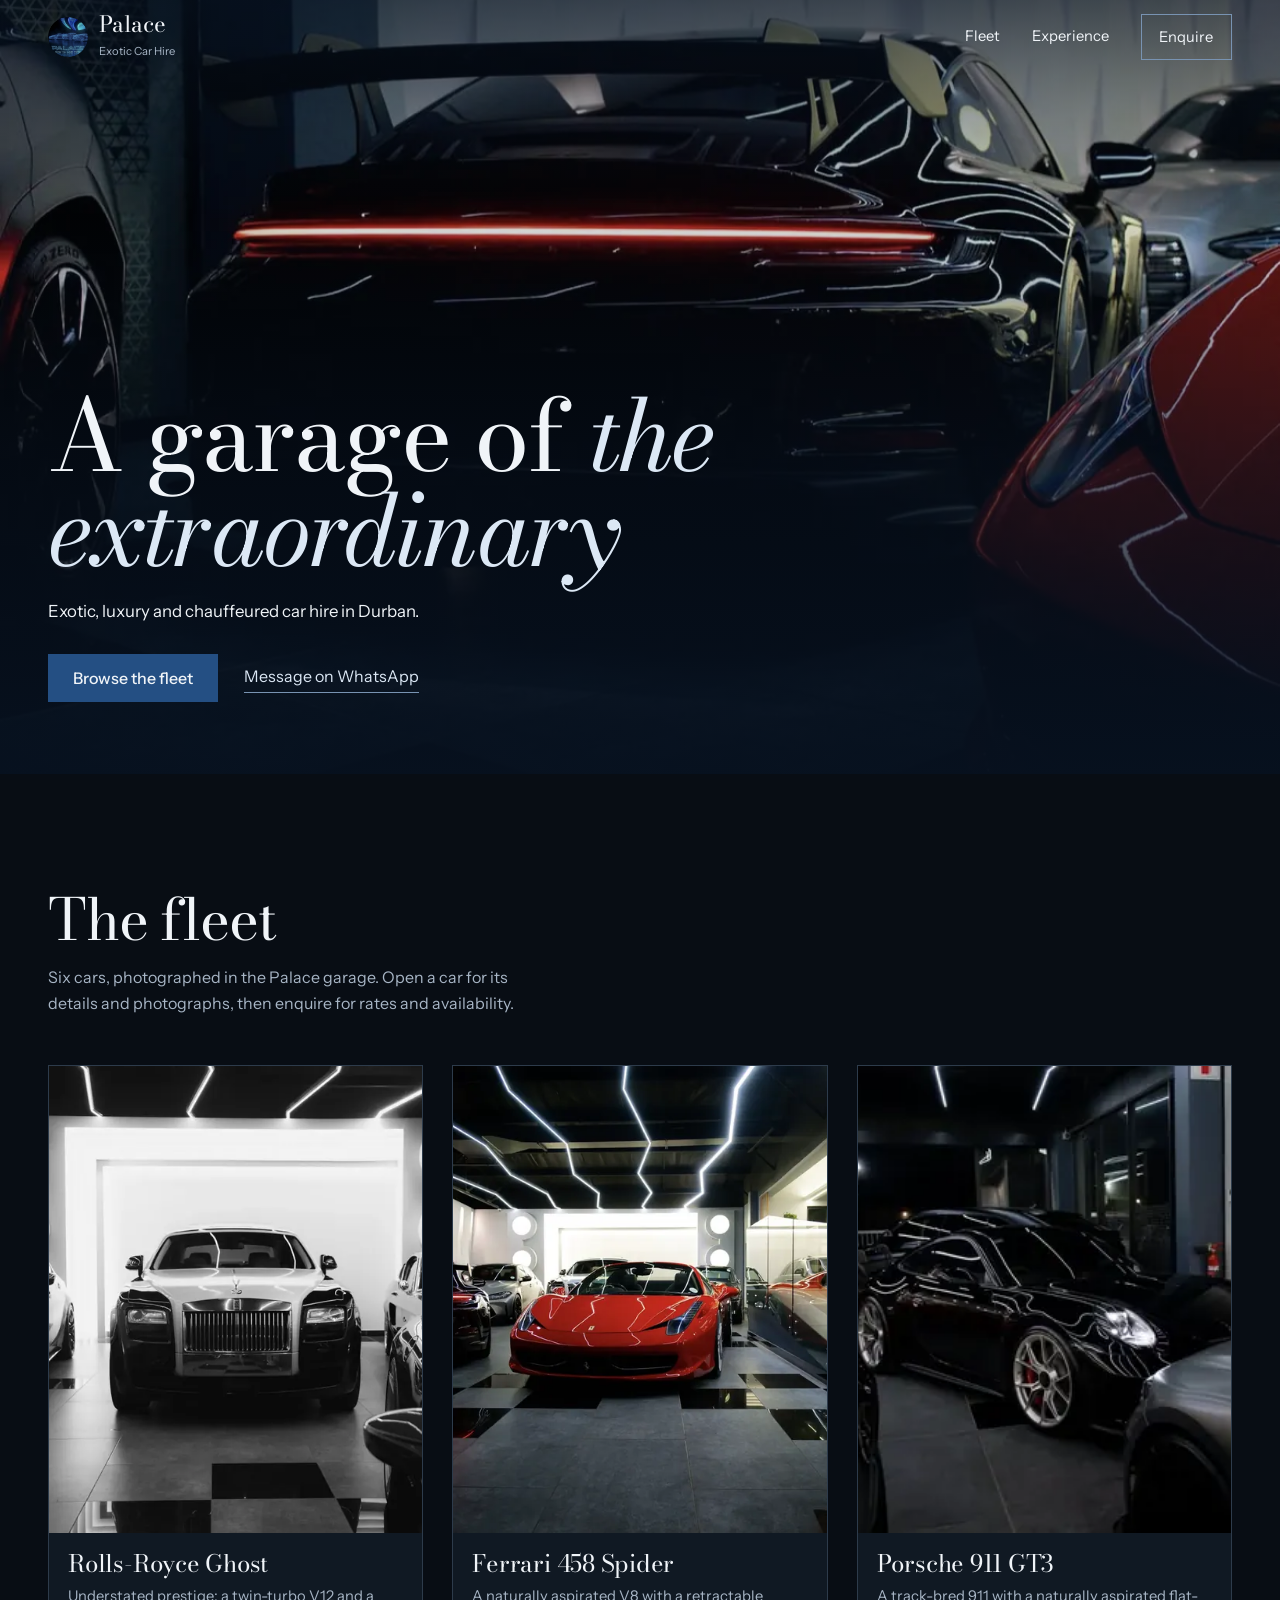
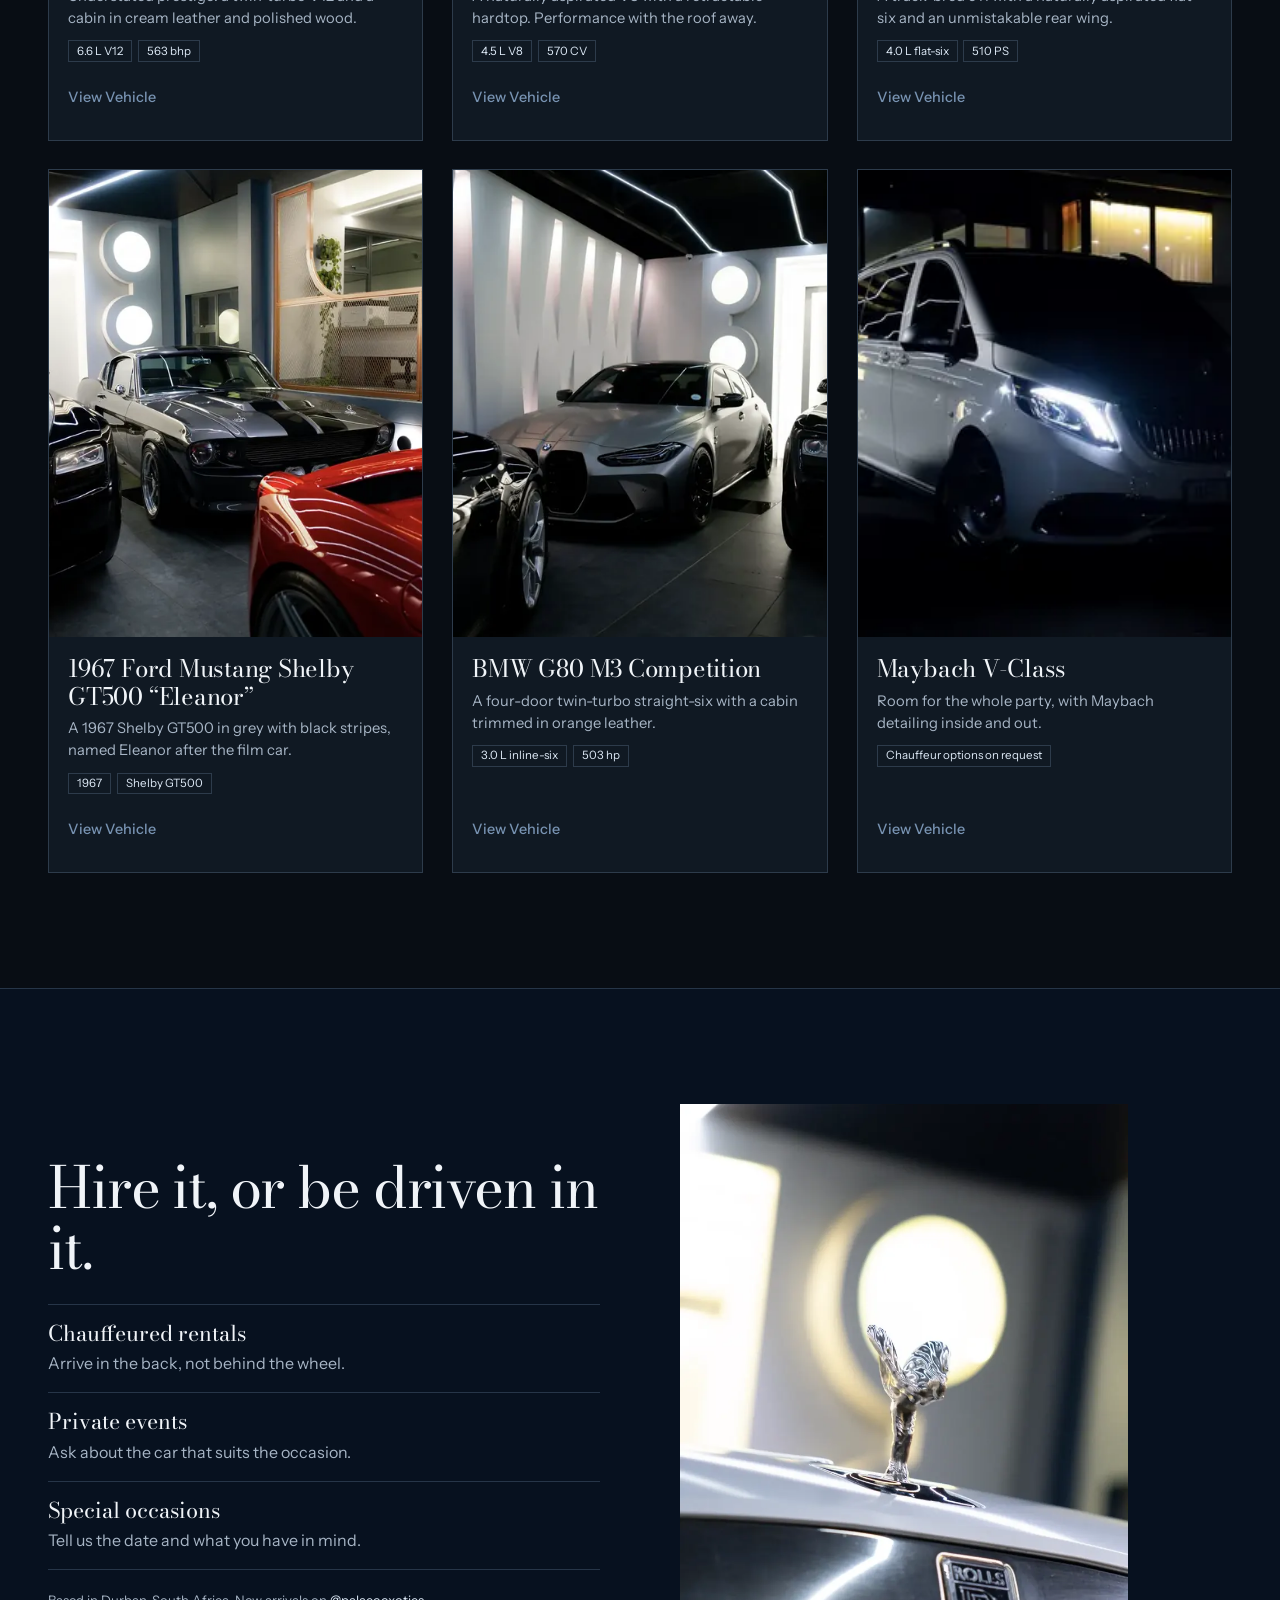
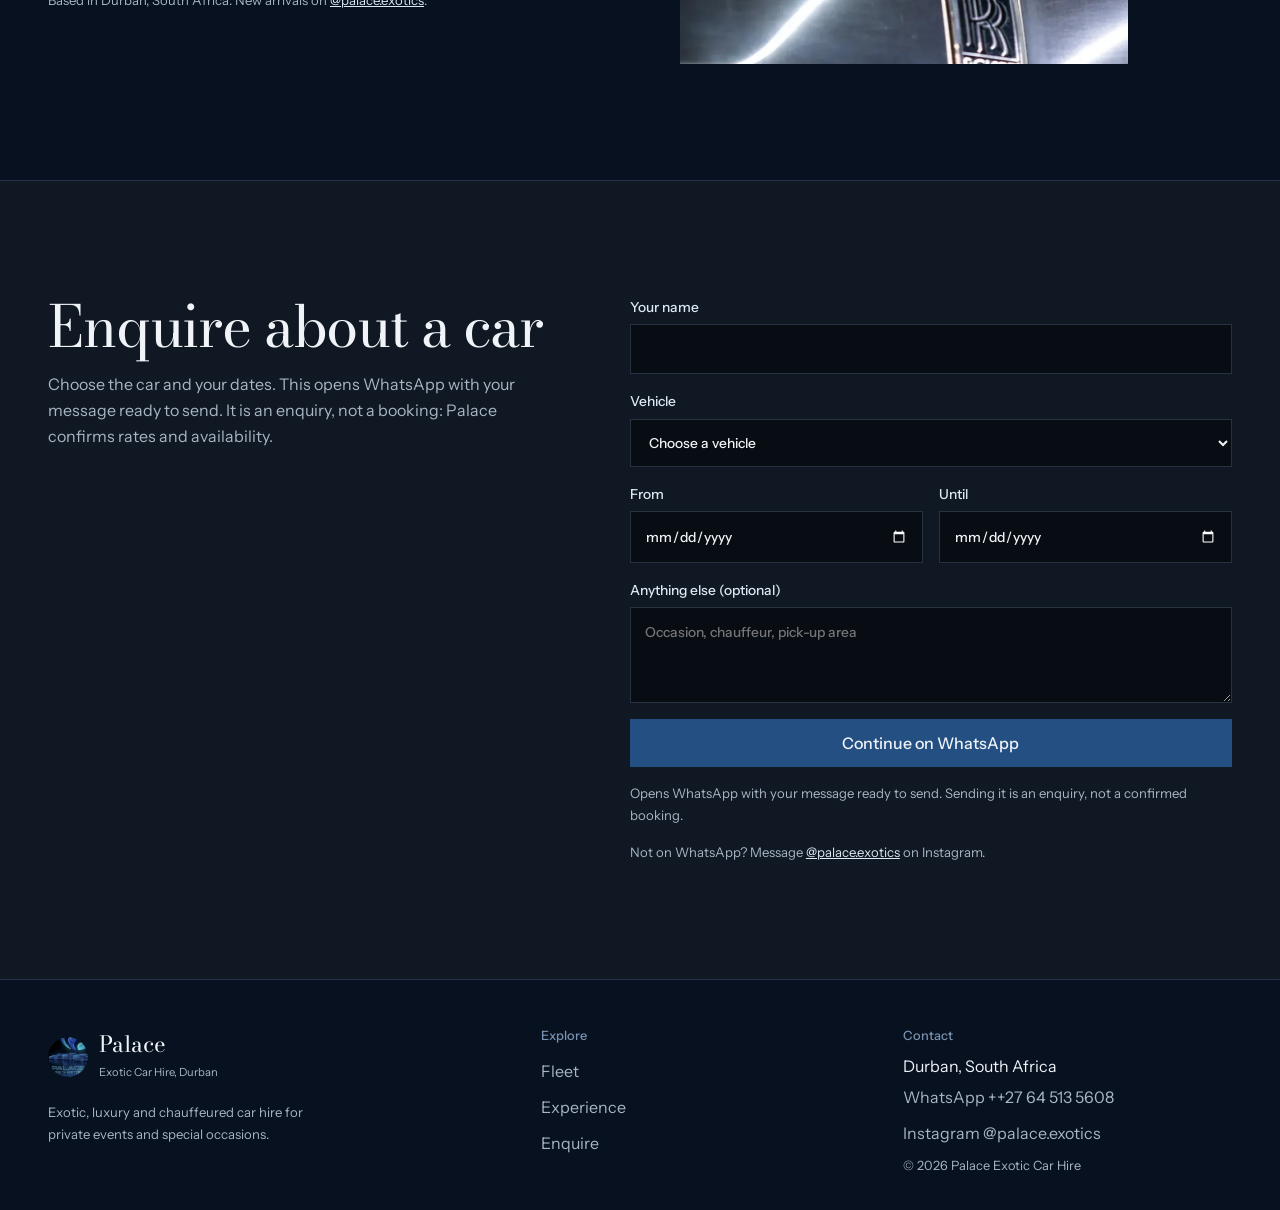
==== commit 2cbea100: "Fix WhatsApp contact number across website" ====
--- a/index.html
+++ b/index.html
@@ -32,7 +32,7 @@
 <main id="main">
 <section class="hero" aria-label="Palace Exotic Car Hire"><div class="ph"><img src="assets/img/gt3-rear.webp" srcset="assets/img/gt3-rear-480.webp 480w, assets/img/gt3-rear-800.webp 800w, assets/img/gt3-rear.webp 1170w" sizes="100vw" width="1170" height="1457" alt="Rear of a black Porsche 911 GT3 in the Palace garage, its red light bar glowing" fetchpriority="high"></div>
  <div class="in"><h1 class="serif">A garage of <em>the extraordinary</em></h1><p>Exotic, luxury and chauffeured car hire in Durban.</p>
- <div class="acts"><a class="btn" href="#fleet">Browse the fleet</a><a class="ulink wa" href="https://wa.me/27837925118" target="_blank" rel="noopener noreferrer">Message on WhatsApp</a></div></div></section>
+ <div class="acts"><a class="btn" href="#fleet">Browse the fleet</a><a class="ulink wa" href="https://wa.me/27645135608" target="_blank" rel="noopener noreferrer">Message on WhatsApp</a></div></div></section>
 <section class="sec" id="fleet"><div class="wrap"><h2 class="serif">The fleet</h2><p class="sub">Six cars, photographed in the Palace garage. Open a car for its details and photographs, then enquire for rates and availability.</p>
 <div class="grid">
 <article class="card"><a class="ph" href="rolls-royce-ghost.html" tabindex="-1" aria-hidden="true"><img src="assets/img/ghost-front.webp" srcset="assets/img/ghost-front-480.webp 480w, assets/img/ghost-front-800.webp 800w, assets/img/ghost-front.webp 1170w" sizes="(max-width:899px) 50vw, 33vw" width="1170" height="1554" alt="" loading="lazy" decoding="async" style="object-position:50% 58%"></a>
@@ -68,13 +68,13 @@
  <p class="fine">Opens WhatsApp with your message ready to send. Sending it is an enquiry, not a confirmed booking.</p>
  <p class="fine">Not on WhatsApp? Message <a href="https://www.instagram.com/palace.exotics/" target="_blank" rel="noopener noreferrer">@palace.exotics</a> on Instagram.</p>
 </form>
-<noscript><p class="fine">JavaScript is off: <a href="https://wa.me/27837925118" target="_blank" rel="noopener noreferrer">message us on WhatsApp</a> with the car and your dates.</p></noscript></div></section>
+<noscript><p class="fine">JavaScript is off: <a href="https://wa.me/27645135608" target="_blank" rel="noopener noreferrer">message us on WhatsApp</a> with the car and your dates.</p></noscript></div></section>
 </main>
 <footer><div class="wrap">
   <div><a class="brand" href="index.html"><img src="assets/img/logo.webp" width="40" height="40" alt=""><span><b>Palace</b><small>Exotic Car Hire, Durban</small></span></a>
   <p class="fine" style="margin-top:1rem;max-width:30ch">Exotic, luxury and chauffeured car hire for private events and special occasions.</p></div>
   <nav aria-label="Footer"><h2>Explore</h2><ul><li><a href="index.html#fleet">Fleet</a></li><li><a href="index.html#experience">Experience</a></li><li><a href="index.html#enquire">Enquire</a></li></ul></nav>
-  <div><h2>Contact</h2><ul><li>Durban, South Africa</li><li><a class="wa" href="https://wa.me/27837925118" target="_blank" rel="noopener noreferrer">WhatsApp +27 83 792 5118</a></li><li><a href="https://www.instagram.com/palace.exotics/" target="_blank" rel="noopener noreferrer">Instagram @palace.exotics</a></li></ul>
+  <div><h2>Contact</h2><ul><li>Durban, South Africa</li><li><a class="wa" href="https://wa.me/27645135608" target="_blank" rel="noopener noreferrer">WhatsApp ++27 64 513 5608</a></li><li><a href="https://www.instagram.com/palace.exotics/" target="_blank" rel="noopener noreferrer">Instagram @palace.exotics</a></li></ul>
   <small>© <span id="yr">2026</span> Palace Exotic Car Hire</small></div>
 </div></footer>
 <script src="assets/js/site.js" defer></script>
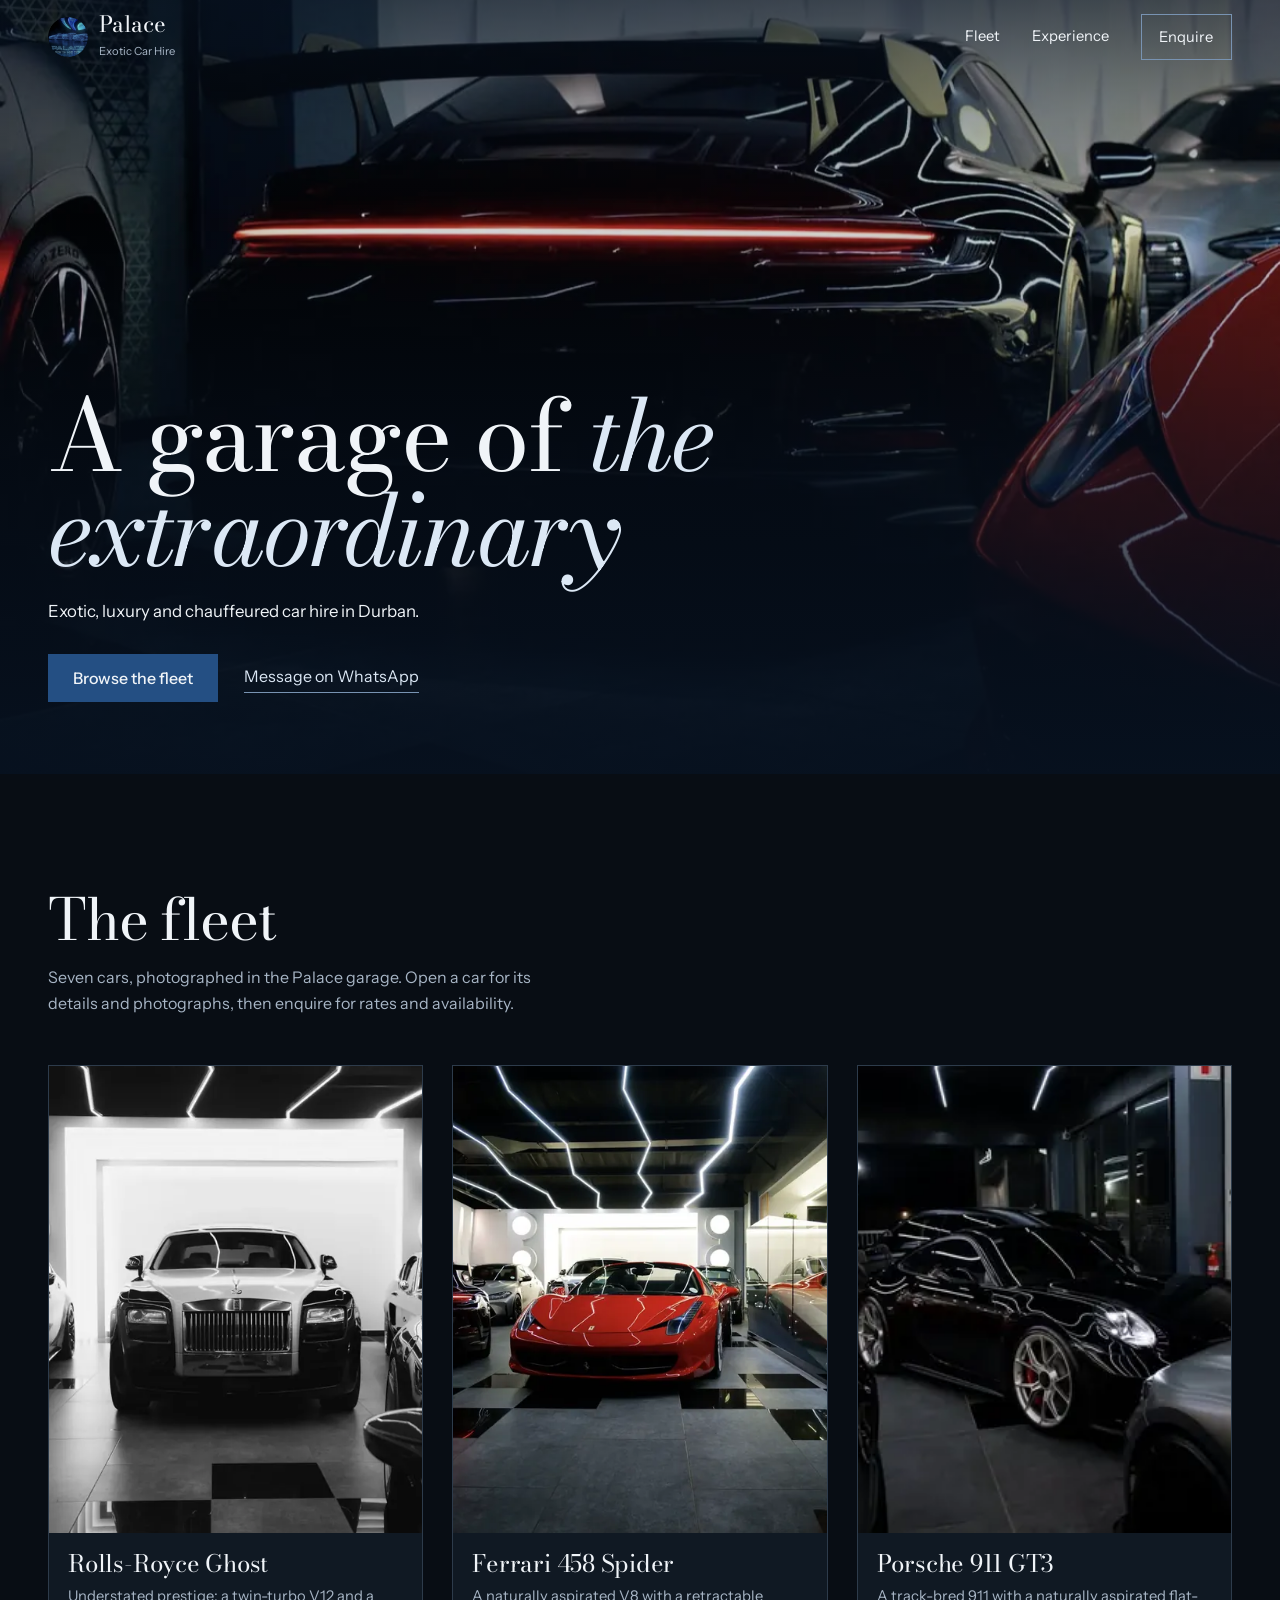
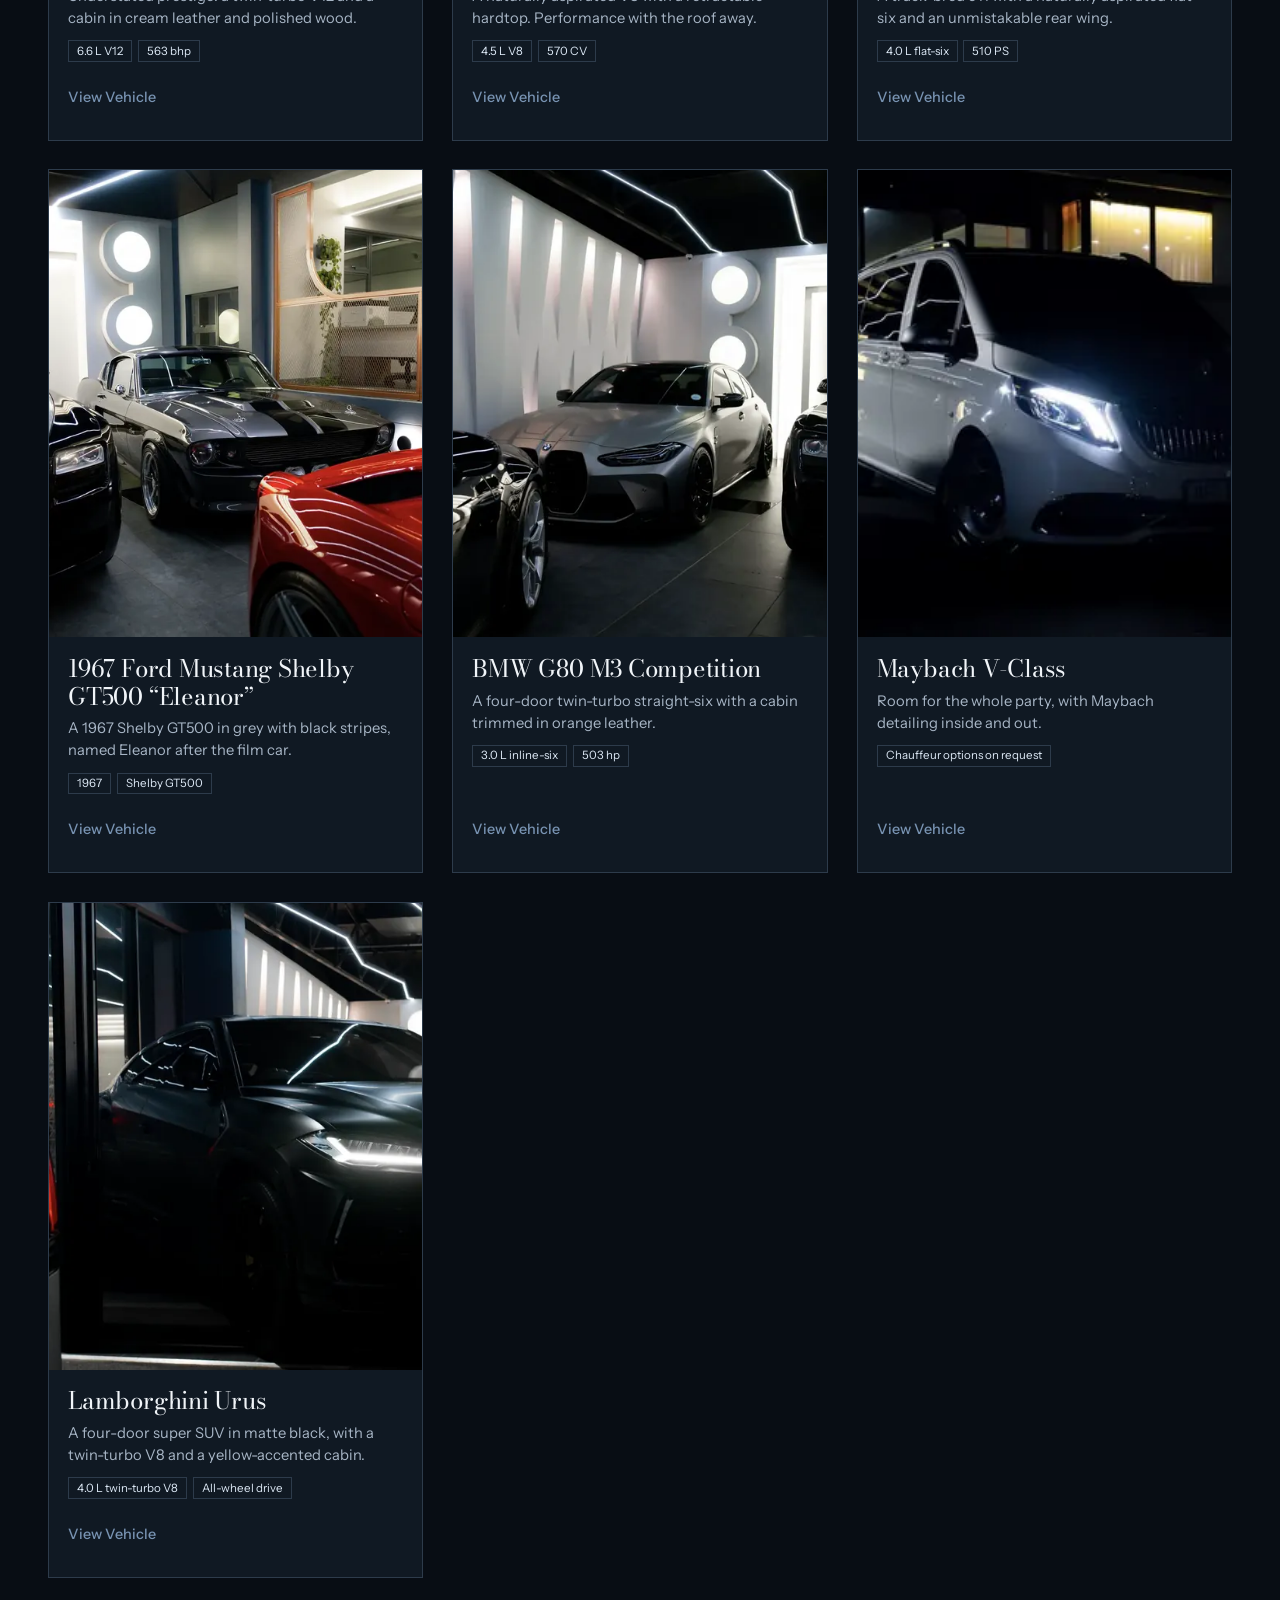
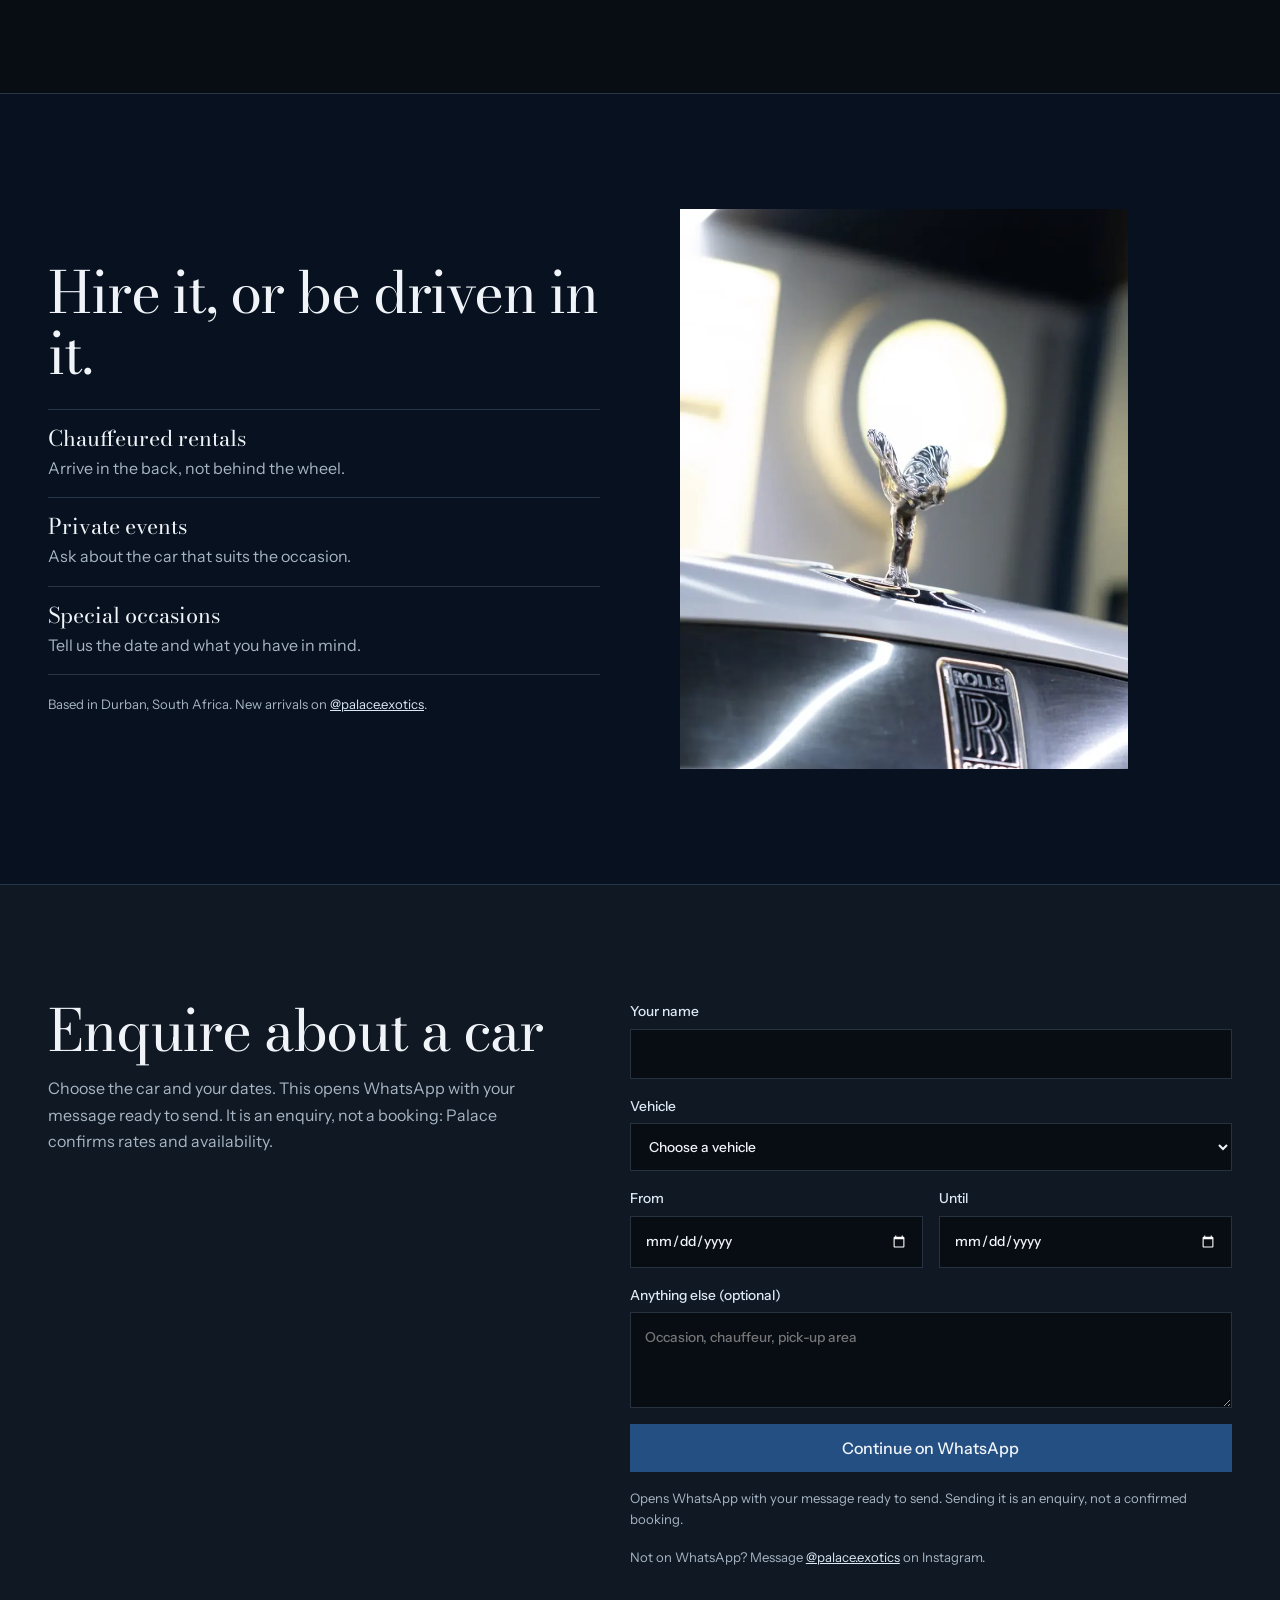
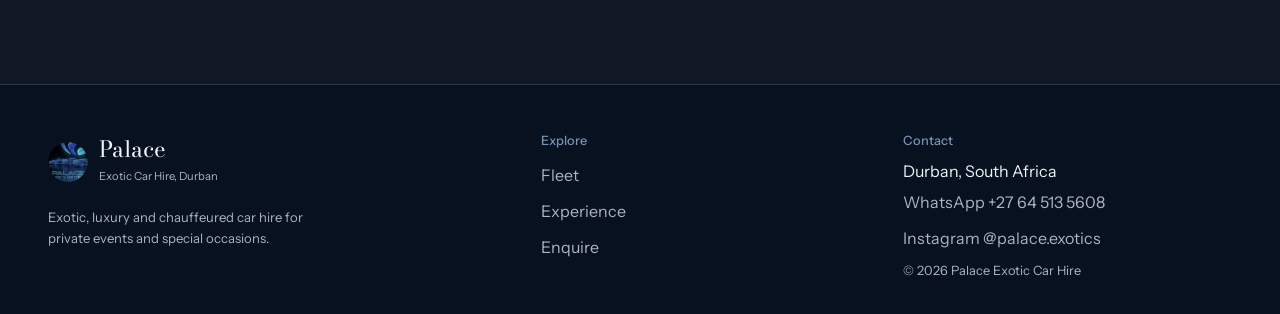
==== commit 5ca3cfdf: "Update fleet homepage and vehicle pages" ====
--- a/index.html
+++ b/index.html
@@ -4,9 +4,9 @@
 <meta charset="utf-8">
 <meta name="viewport" content="width=device-width, initial-scale=1, viewport-fit=cover">
 <title>Palace Exotic Car Hire | Luxury &amp; Exotic Car Rental in Durban</title>
-<meta name="description" content="Exotic, luxury and chauffeured car hire in Durban, South Africa: Rolls-Royce Ghost, Ferrari 458 Spider, Porsche 911 GT3, 1967 Shelby GT500, BMW M3 Competition and Maybach V-Class. Enquire on WhatsApp.">
+<meta name="description" content="Exotic, luxury and chauffeured car hire in Durban, South Africa: Rolls-Royce Ghost, Ferrari 458 Spider, Porsche 911 GT3, 1967 Shelby GT500, BMW M3 Competition, Maybach V-Class and Lamborghini Urus. Enquire on WhatsApp.">
 <meta property="og:title" content="Palace Exotic Car Hire | Luxury &amp; Exotic Car Rental in Durban">
-<meta property="og:description" content="Exotic, luxury and chauffeured car hire in Durban, South Africa: Rolls-Royce Ghost, Ferrari 458 Spider, Porsche 911 GT3, 1967 Shelby GT500, BMW M3 Competition and Maybach V-Class. Enquire on WhatsApp.">
+<meta property="og:description" content="Exotic, luxury and chauffeured car hire in Durban, South Africa: Rolls-Royce Ghost, Ferrari 458 Spider, Porsche 911 GT3, 1967 Shelby GT500, BMW M3 Competition, Maybach V-Class and Lamborghini Urus. Enquire on WhatsApp.">
 <meta property="og:type" content="website">
 <meta property="og:site_name" content="Palace Exotic Car Hire">
 <meta property="og:locale" content="en_ZA">
@@ -33,7 +33,7 @@
 <section class="hero" aria-label="Palace Exotic Car Hire"><div class="ph"><img src="assets/img/gt3-rear.webp" srcset="assets/img/gt3-rear-480.webp 480w, assets/img/gt3-rear-800.webp 800w, assets/img/gt3-rear.webp 1170w" sizes="100vw" width="1170" height="1457" alt="Rear of a black Porsche 911 GT3 in the Palace garage, its red light bar glowing" fetchpriority="high"></div>
  <div class="in"><h1 class="serif">A garage of <em>the extraordinary</em></h1><p>Exotic, luxury and chauffeured car hire in Durban.</p>
  <div class="acts"><a class="btn" href="#fleet">Browse the fleet</a><a class="ulink wa" href="https://wa.me/27645135608" target="_blank" rel="noopener noreferrer">Message on WhatsApp</a></div></div></section>
-<section class="sec" id="fleet"><div class="wrap"><h2 class="serif">The fleet</h2><p class="sub">Six cars, photographed in the Palace garage. Open a car for its details and photographs, then enquire for rates and availability.</p>
+<section class="sec" id="fleet"><div class="wrap"><h2 class="serif">The fleet</h2><p class="sub">Seven cars, photographed in the Palace garage. Open a car for its details and photographs, then enquire for rates and availability.</p>
 <div class="grid">
 <article class="card"><a class="ph" href="rolls-royce-ghost.html" tabindex="-1" aria-hidden="true"><img src="assets/img/ghost-front.webp" srcset="assets/img/ghost-front-480.webp 480w, assets/img/ghost-front-800.webp 800w, assets/img/ghost-front.webp 1170w" sizes="(max-width:899px) 50vw, 33vw" width="1170" height="1554" alt="" loading="lazy" decoding="async" style="object-position:50% 58%"></a>
  <div class="bd"><h3><a href="rolls-royce-ghost.html">Rolls-Royce Ghost</a></h3><p>Understated prestige: a twin-turbo V12 and a cabin in cream leather and polished wood.</p><ul class="chips"><li>6.6 L V12</li><li>563 bhp</li></ul>
@@ -53,6 +53,9 @@
 <article class="card"><a class="ph" href="maybach-v-class.html" tabindex="-1" aria-hidden="true"><img src="assets/img/maybach-front.webp" srcset="assets/img/maybach-front-480.webp 480w, assets/img/maybach-front-800.webp 800w, assets/img/maybach-front.webp 1170w" sizes="(max-width:899px) 50vw, 33vw" width="1170" height="773" alt="" loading="lazy" decoding="async" style="object-position:42% 50%"></a>
  <div class="bd"><h3><a href="maybach-v-class.html">Maybach V-Class</a></h3><p>Room for the whole party, with Maybach detailing inside and out.</p><ul class="chips"><li>Chauffeur options on request</li></ul>
  <a class="more" href="maybach-v-class.html">View Vehicle<span class="sr">: Maybach V-Class</span></a></div></article>
+<article class="card"><a class="ph" href="lamborghini-urus.html" tabindex="-1" aria-hidden="true"><img src="assets/img/lamborghini-urus-side.webp" srcset="assets/img/lamborghini-urus-side-480.webp 480w, assets/img/lamborghini-urus-side-800.webp 800w, assets/img/lamborghini-urus-side.webp 1170w" sizes="(max-width:899px) 50vw, 33vw" width="1170" height="1462" alt="" loading="lazy" decoding="async" style="object-position:62% 55%"></a>
+ <div class="bd"><h3><a href="lamborghini-urus.html">Lamborghini Urus</a></h3><p>A four-door super SUV in matte black, with a twin-turbo V8 and a yellow-accented cabin.</p><ul class="chips"><li>4.0 L twin-turbo V8</li><li>All-wheel drive</li></ul>
+ <a class="more" href="lamborghini-urus.html">View Vehicle<span class="sr">: Lamborghini Urus</span></a></div></article>
 </div></div></section>
 <section class="sec story" id="experience"><div class="wrap cols"><div><h2 class="serif">Hire it, or be driven in it.</h2>
 <ul><li><b>Chauffeured rentals</b><span>Arrive in the back, not behind the wheel.</span></li><li><b>Private events</b><span>Ask about the car that suits the occasion.</span></li><li><b>Special occasions</b><span>Tell us the date and what you have in mind.</span></li></ul>
@@ -61,7 +64,7 @@
 <section class="sec enqs" id="enquire"><div class="wrap cols"><div><h2 class="serif">Enquire about a car</h2><p class="sub">Choose the car and your dates. This opens WhatsApp with your message ready to send. It is an enquiry, not a booking: Palace confirms rates and availability.</p></div>
 <form id="form" novalidate>
  <label>Your name<input name="name" autocomplete="name" required aria-describedby="e-name"><span class="err" id="e-name" role="alert" hidden></span></label>
- <label>Vehicle<select name="car" required aria-describedby="e-car"><option value="">Choose a vehicle</option><option>Rolls-Royce Ghost</option><option>Ferrari 458 Spider</option><option>Porsche 911 GT3</option><option>1967 Ford Mustang Shelby GT500 “Eleanor”</option><option>BMW G80 M3 Competition</option><option>Maybach V-Class</option><option>Not sure yet, please advise</option></select><span class="err" id="e-car" role="alert" hidden></span></label>
+ <label>Vehicle<select name="car" required aria-describedby="e-car"><option value="">Choose a vehicle</option><option>Rolls-Royce Ghost</option><option>Ferrari 458 Spider</option><option>Porsche 911 GT3</option><option>1967 Ford Mustang Shelby GT500 “Eleanor”</option><option>BMW G80 M3 Competition</option><option>Maybach V-Class</option><option>Lamborghini Urus</option><option>Not sure yet, please advise</option></select><span class="err" id="e-car" role="alert" hidden></span></label>
  <div class="two"><label>From<input type="date" name="from" aria-describedby="e-from"><span class="err" id="e-from" role="alert" hidden></span></label><label>Until<input type="date" name="to" aria-describedby="e-to"><span class="err" id="e-to" role="alert" hidden></span></label></div>
  <label>Anything else (optional)<textarea name="msg" rows="3" placeholder="Occasion, chauffeur, pick-up area"></textarea></label>
  <button class="btn" type="submit">Continue on WhatsApp</button>
@@ -74,7 +77,7 @@
   <div><a class="brand" href="index.html"><img src="assets/img/logo.webp" width="40" height="40" alt=""><span><b>Palace</b><small>Exotic Car Hire, Durban</small></span></a>
   <p class="fine" style="margin-top:1rem;max-width:30ch">Exotic, luxury and chauffeured car hire for private events and special occasions.</p></div>
   <nav aria-label="Footer"><h2>Explore</h2><ul><li><a href="index.html#fleet">Fleet</a></li><li><a href="index.html#experience">Experience</a></li><li><a href="index.html#enquire">Enquire</a></li></ul></nav>
-  <div><h2>Contact</h2><ul><li>Durban, South Africa</li><li><a class="wa" href="https://wa.me/27645135608" target="_blank" rel="noopener noreferrer">WhatsApp ++27 64 513 5608</a></li><li><a href="https://www.instagram.com/palace.exotics/" target="_blank" rel="noopener noreferrer">Instagram @palace.exotics</a></li></ul>
+  <div><h2>Contact</h2><ul><li>Durban, South Africa</li><li><a class="wa" href="https://wa.me/27645135608" target="_blank" rel="noopener noreferrer">WhatsApp +27 64 513 5608</a></li><li><a href="https://www.instagram.com/palace.exotics/" target="_blank" rel="noopener noreferrer">Instagram @palace.exotics</a></li></ul>
   <small>© <span id="yr">2026</span> Palace Exotic Car Hire</small></div>
 </div></footer>
 <script src="assets/js/site.js" defer></script>
